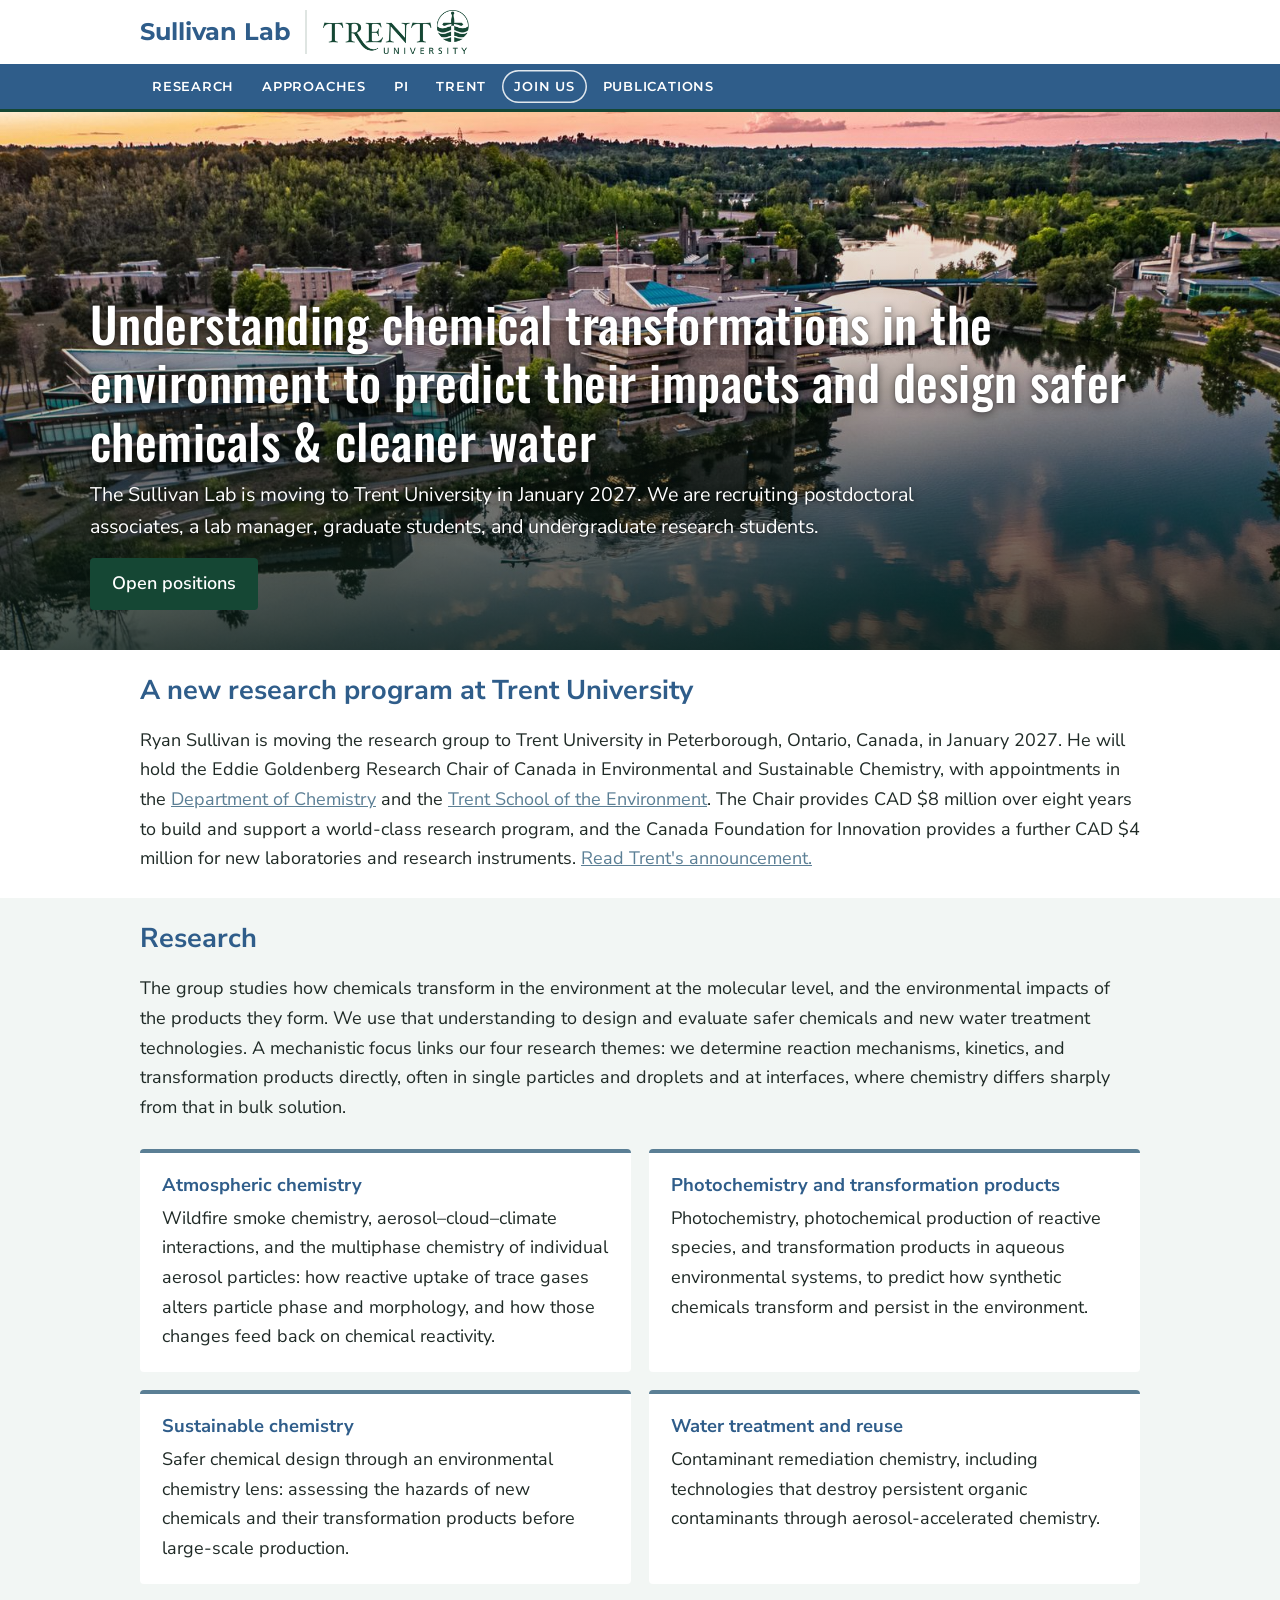
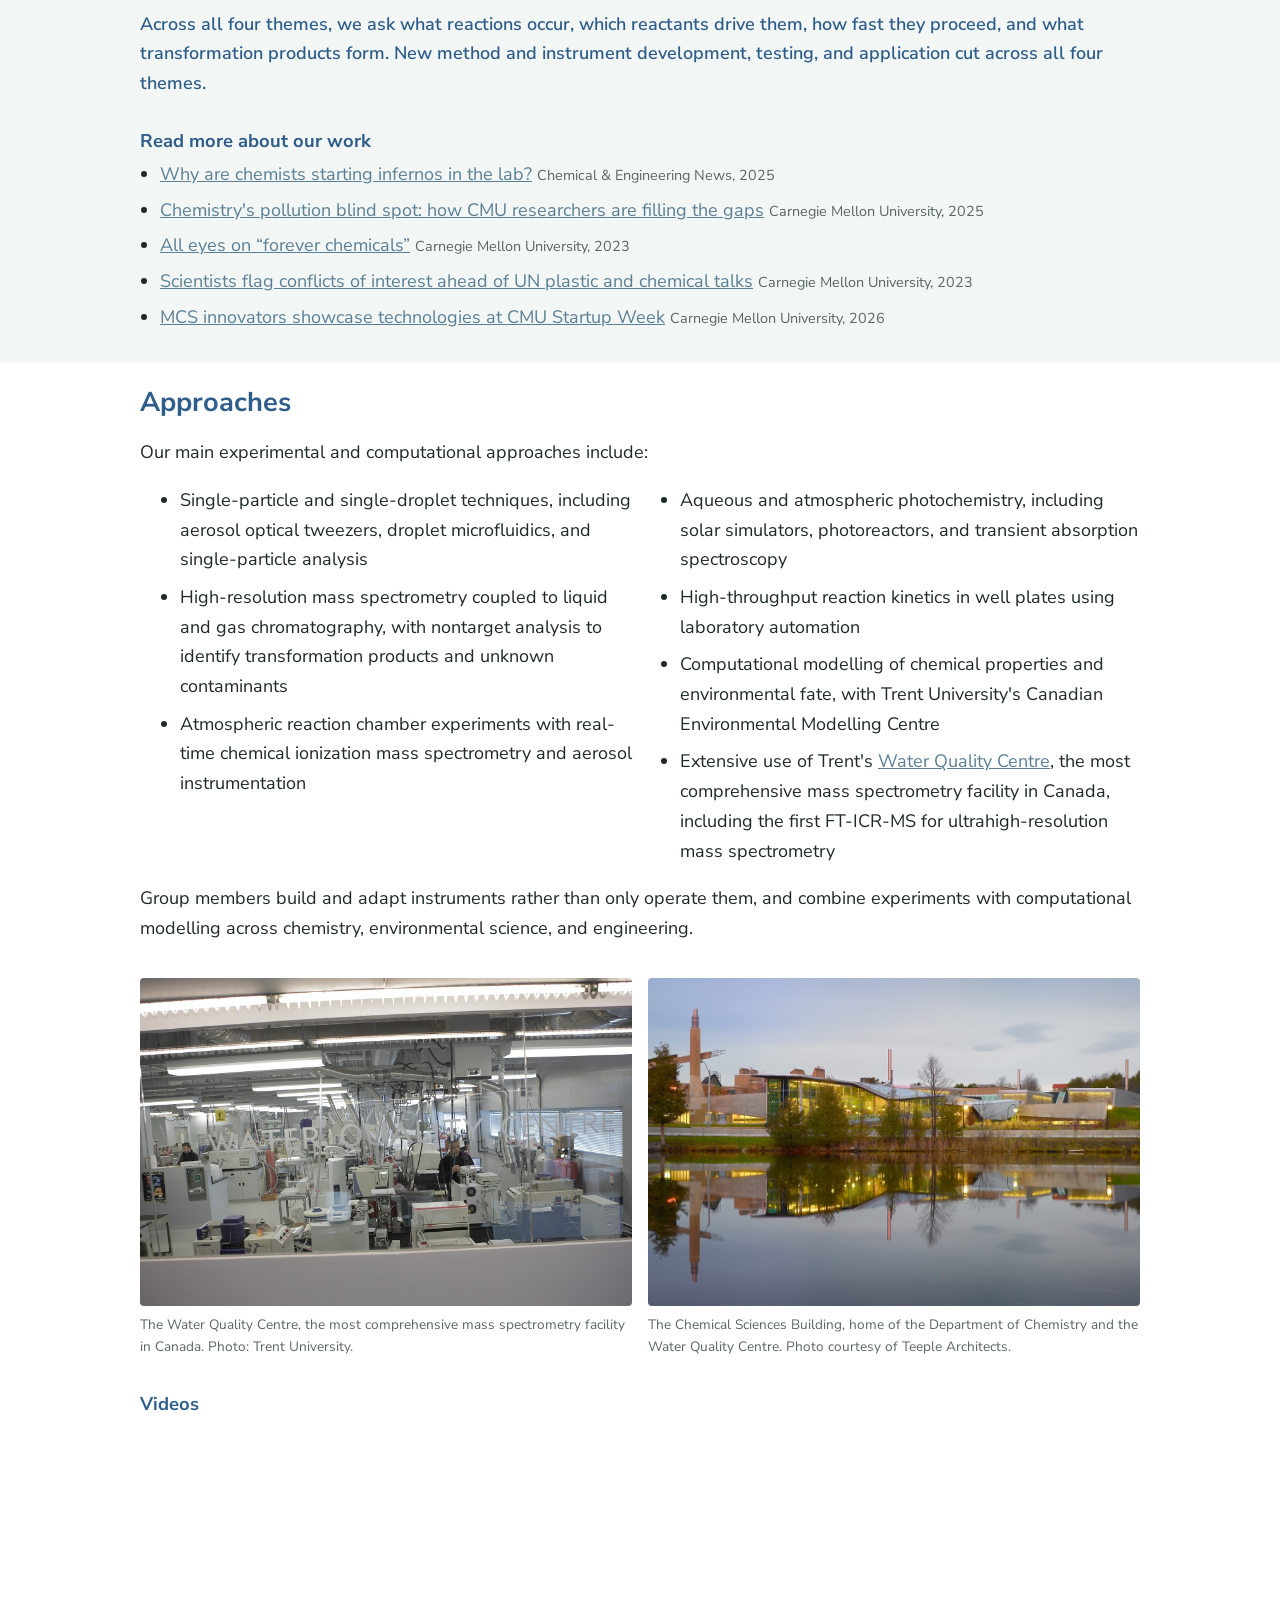
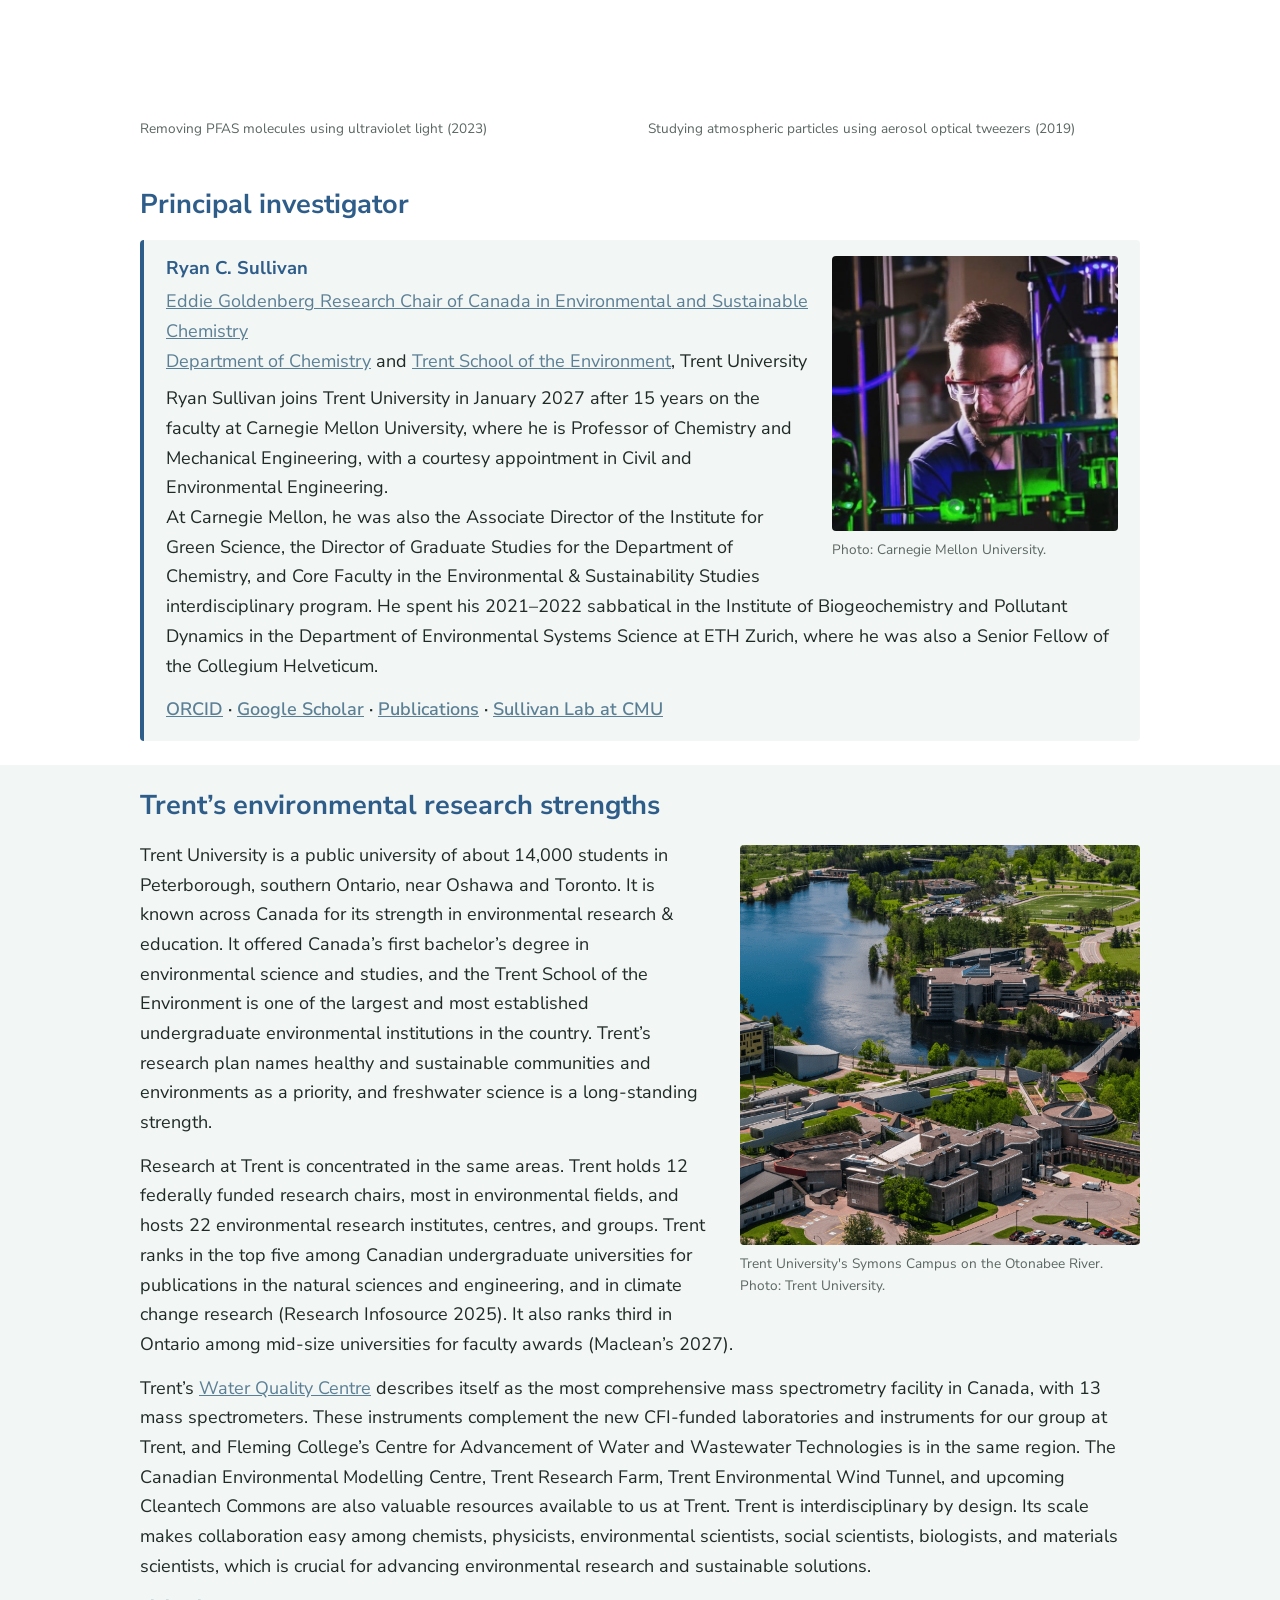
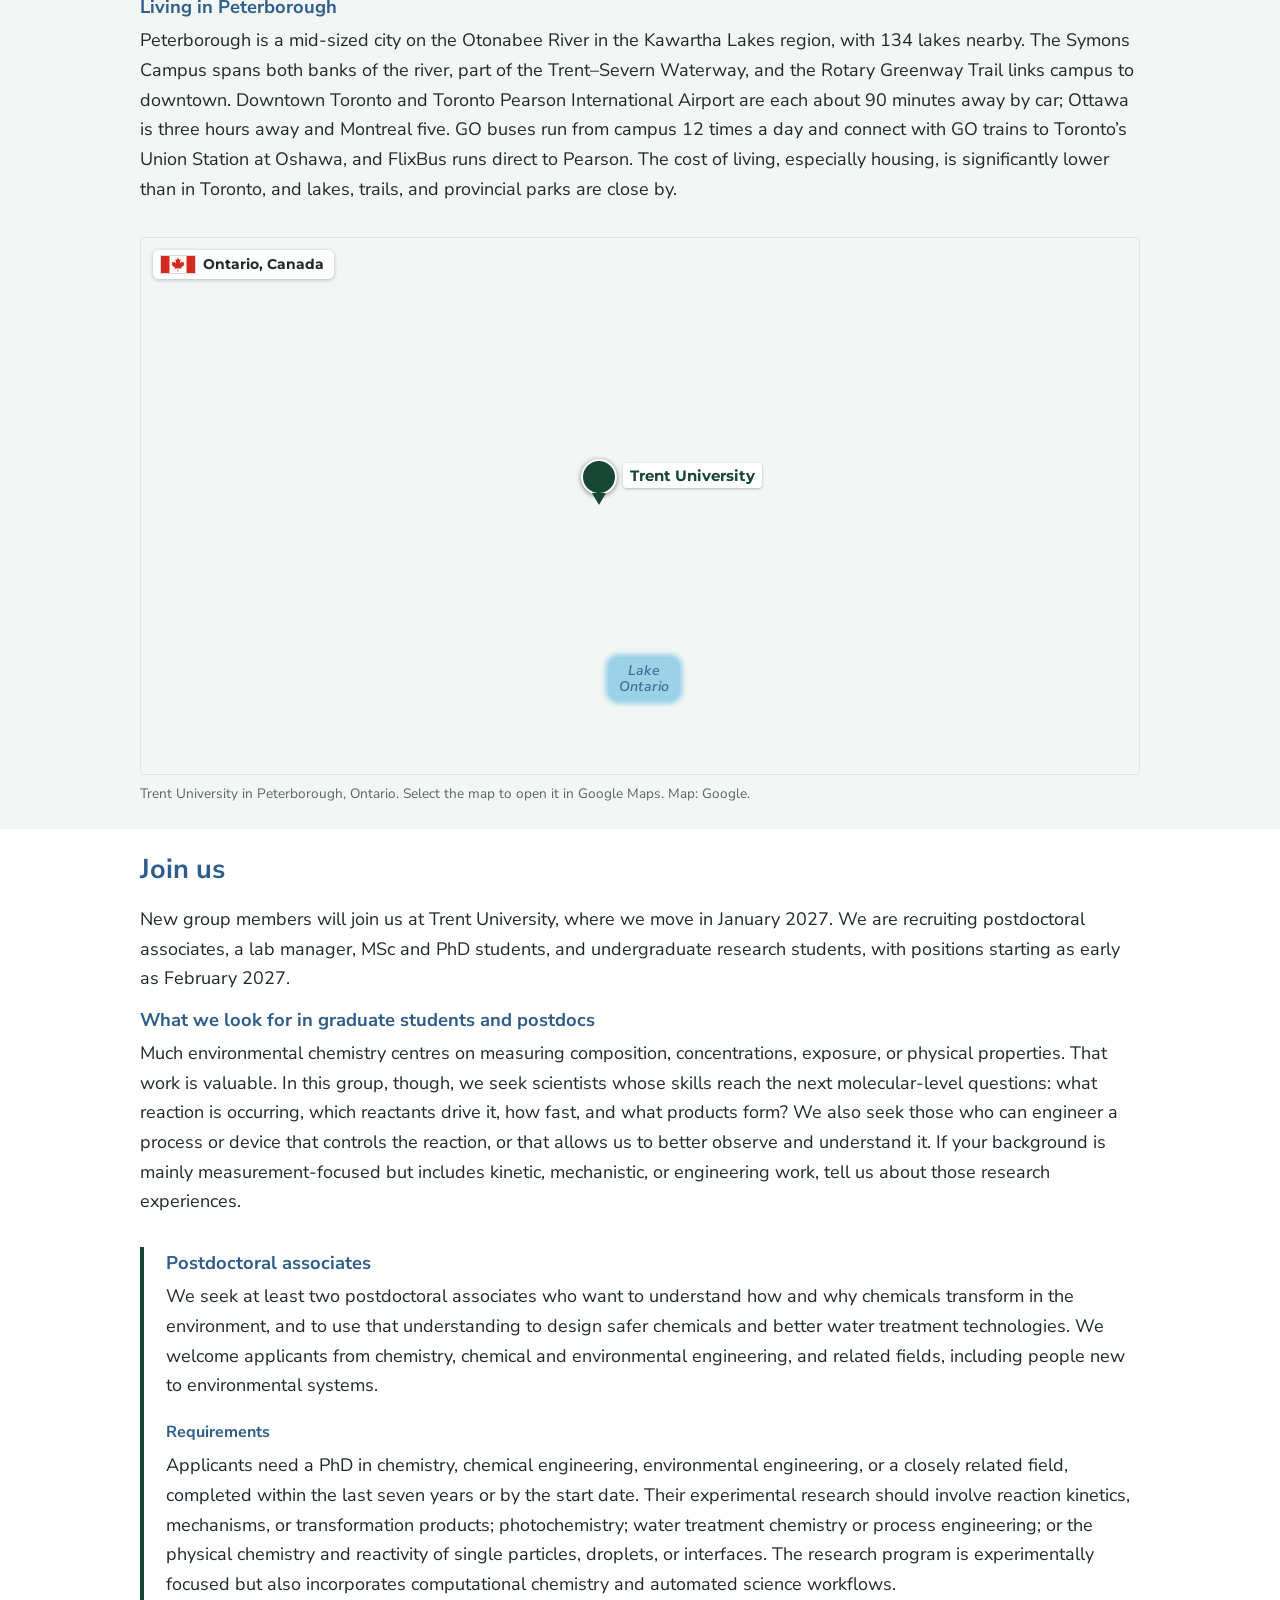
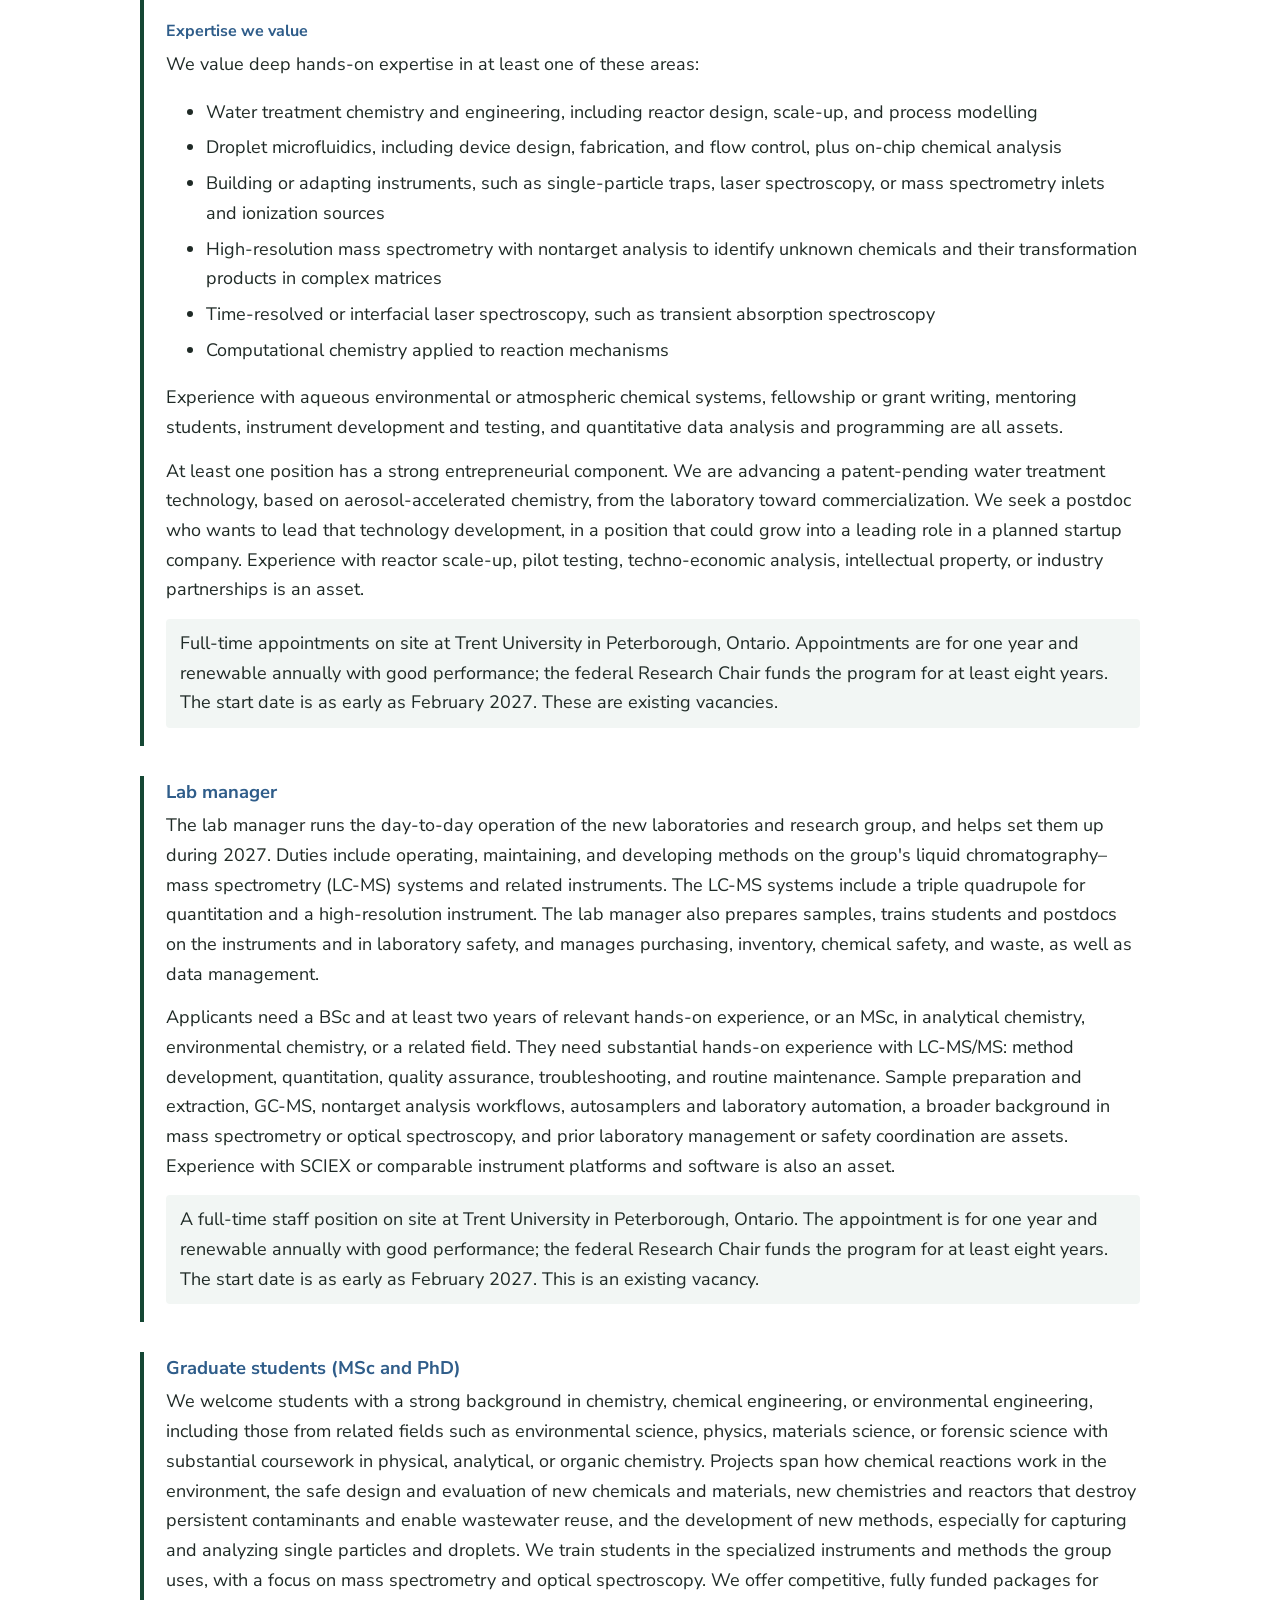
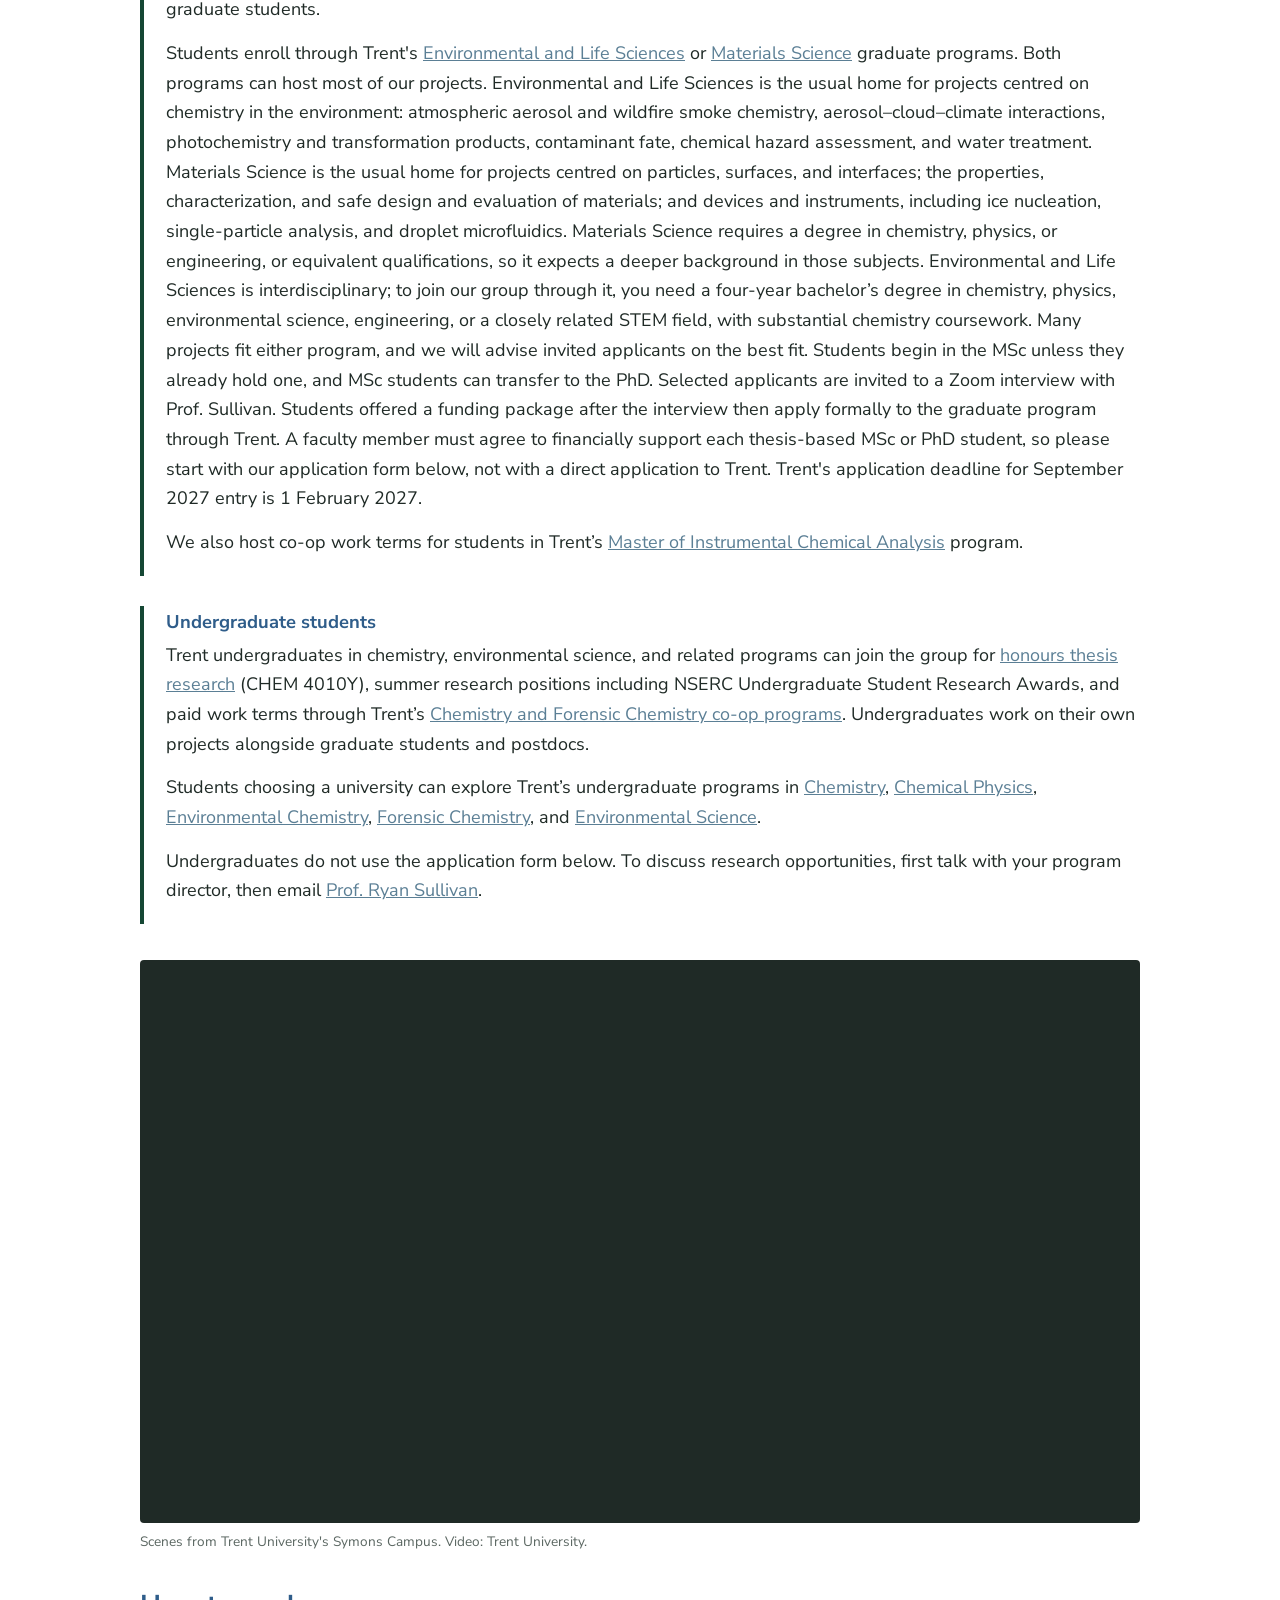
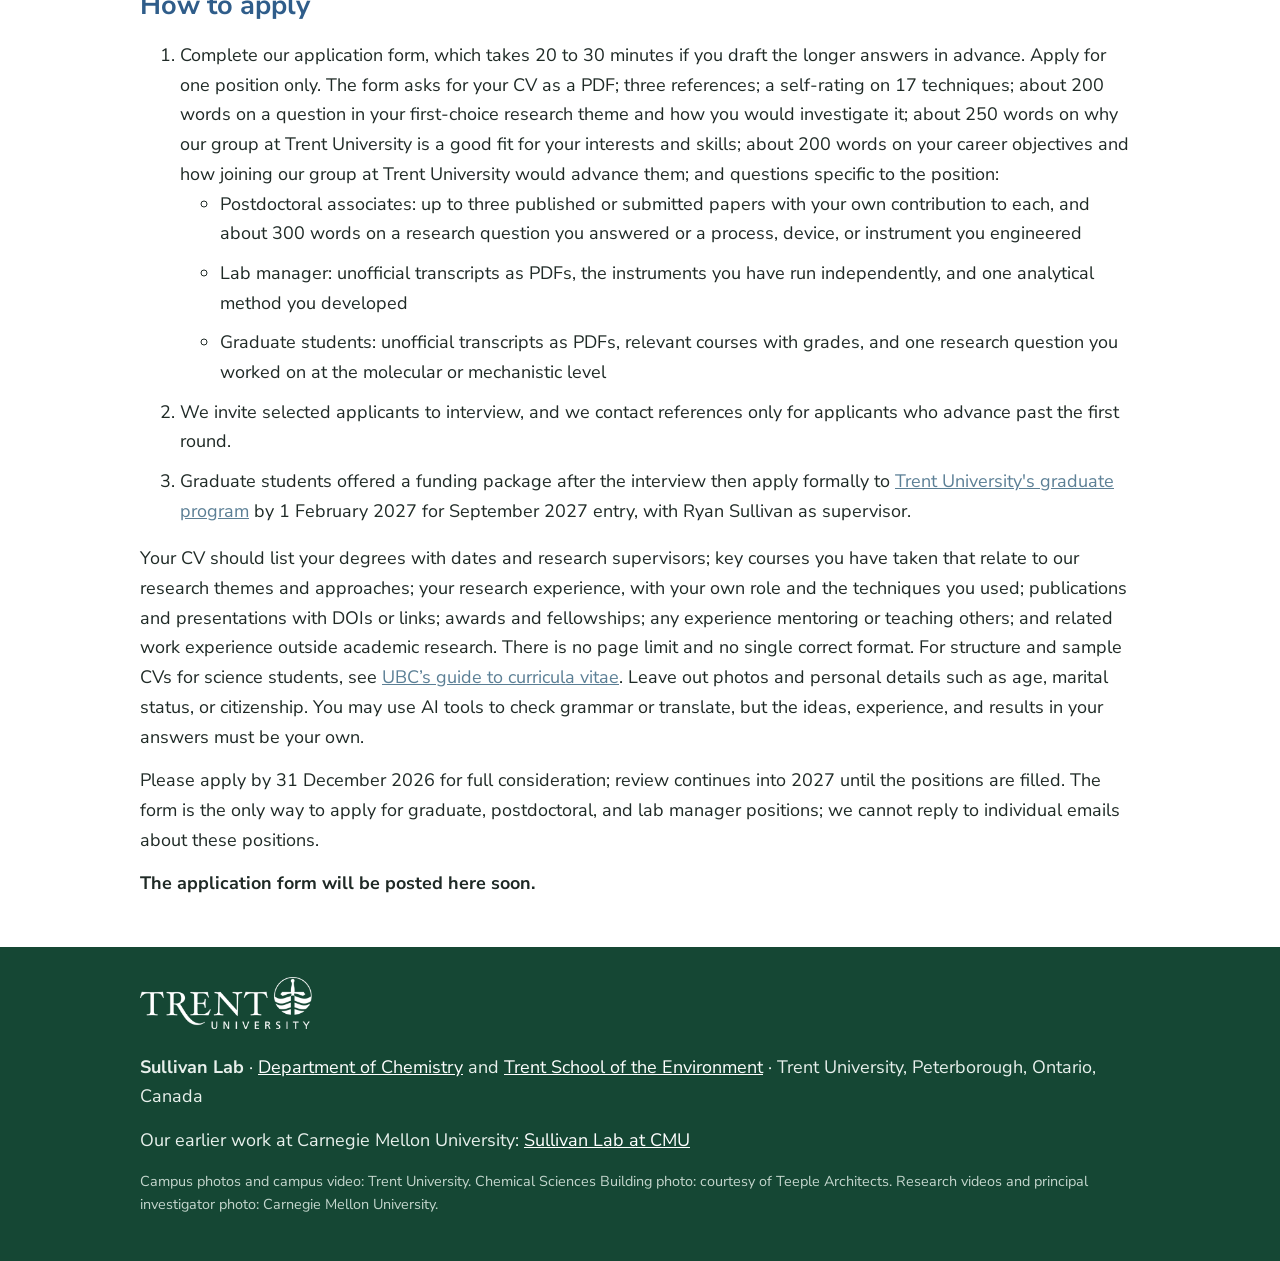
==== index.html @ 12b20608 "Reorder positions (postdocs, lab manager, grad, undergrad); add undergraduate program links and grad" ====
<!doctype html>
<html lang="en">
<head>
<meta charset="utf-8">
<meta name="viewport" content="width=device-width, initial-scale=1">
<title>Sullivan Lab | Environmental &amp; Sustainable Chemistry at Trent University</title>
<meta name="description" content="Environmental and sustainable chemistry at Trent University, Peterborough, Ontario: atmospheric aerosol and wildfire smoke chemistry, photochemistry, safer chemicals, and water treatment. Recruiting postdocs, MSc and PhD students, and a lab manager.">
<link rel="canonical" href="https://sullivanlab.ca/">
<link rel="preconnect" href="https://fonts.googleapis.com">
<link rel="preconnect" href="https://fonts.gstatic.com" crossorigin>
<link href="https://fonts.googleapis.com/css2?family=Montserrat:wght@600;700&family=Nunito+Sans:wght@400;600;700&family=Oswald:wght@500&display=swap" rel="stylesheet">
<link rel="stylesheet" href="css/site.css?v=20">
<link rel="icon" type="image/svg+xml" href="images/favicon.svg">
<meta property="og:type" content="website">
<meta property="og:url" content="https://sullivanlab.ca/">
<meta property="og:title" content="Sullivan Lab | Environmental &amp; Sustainable Chemistry at Trent University">
<meta property="og:description" content="Understanding chemical transformations in the environment to predict their impacts and design safer chemicals and cleaner water. Now recruiting postdoctoral associates, a lab manager, graduate students, and undergraduate research students.">
<meta property="og:image" content="https://sullivanlab.ca/images/trent-bata-library-sunset.jpg">
<meta name="twitter:card" content="summary_large_image">
</head>
<body>

<header class="site-header">
  <div class="wrap header-inner">
    <a class="brand" href="index.html">Sullivan Lab</a>
    <a class="brand-logo" href="https://www.trentu.ca/"><span><img src="images/trent-logo.png" alt="Trent University" width="146" height="44"></span></a>
  </div>
  <div class="nav-ribbon">
    <div class="wrap">
      <nav aria-label="Main">
      <a href="#research">Research</a>
      <a href="#approaches">Approaches</a>
      <a href="#pi">PI</a>
      <a href="#trent">Trent</a>
      <a href="#join" class="join">Join us</a>
      <a href="publications.html">Publications</a>
      </nav>
    </div>
  </div>
</header>

<section class="hero" aria-label="Introduction">
  <img src="images/trent-bata-library-sunset.jpg" alt="Bata Library and the Chemical Sciences Building on the Otonabee River at sunset">
  <div class="hero-text">
    <div class="wrap">
      <h1>Understanding chemical transformations in the environment to predict their impacts and design safer chemicals &amp; cleaner water</h1>
      <p>The Sullivan Lab is moving to Trent University in January 2027. We are recruiting postdoctoral associates, a lab manager, graduate students, and undergraduate research students.</p>
      <a class="btn" href="#join">Open positions</a>
    </div>
  </div>
</section>

<main>

<section class="wrap section" id="about">
  <h2>A new research program at Trent University</h2>
  <p>Ryan Sullivan is moving the research group to Trent University in Peterborough, Ontario, Canada, in January 2027. He will hold the Eddie Goldenberg Research Chair of Canada in Environmental and Sustainable Chemistry, with appointments in the <a href="https://www.trentu.ca/chemistry/">Department of Chemistry</a> and the <a href="https://www.trentu.ca/environment/">Trent School of the Environment</a>. The Chair provides CAD $8 million over eight years to build and support a world-class research program, and the Canada Foundation for Innovation provides a further CAD $4 million for new laboratories and research instruments. <a href="https://www.trentu.ca/news/story/26/08/27/trent-university-awarded-two-prestigious-eddie-goldenberg-research-chairs">Read Trent's announcement.</a></p>
</section>

<section class="section tint" id="research">
  <div class="wrap">
    <h2>Research</h2>
    <p>The group studies how chemicals transform in the environment at the molecular level, and the environmental impacts of the products they form. We use that understanding to design and evaluate safer chemicals and new water treatment technologies. A mechanistic focus links our four research themes: we determine reaction mechanisms, kinetics, and transformation products directly, often in single particles and droplets and at interfaces, where chemistry differs sharply from that in bulk solution.</p>
    <div class="themes">
      <article class="theme">
        <h3>Atmospheric chemistry</h3>
        <p>Wildfire smoke chemistry, aerosol&ndash;cloud&ndash;climate interactions, and the multiphase chemistry of individual aerosol particles: how reactive uptake of trace gases alters particle phase and morphology, and how those changes feed back on chemical reactivity.</p>
      </article>
      <article class="theme">
        <h3>Photochemistry and transformation products</h3>
        <p>Photochemistry, photochemical production of reactive species, and transformation products in aqueous environmental systems, to predict how synthetic chemicals transform and persist in the environment.</p>
      </article>
      <article class="theme">
        <h3>Sustainable chemistry</h3>
        <p>Safer chemical design through an environmental chemistry lens: assessing the hazards of new chemicals and their transformation products before large-scale production.</p>
      </article>
      <article class="theme">
        <h3>Water treatment and reuse</h3>
        <p>Contaminant remediation chemistry, including technologies that destroy persistent organic contaminants through aerosol-accelerated chemistry.</p>
      </article>
    </div>
    <p class="lead-out">Across all four themes, we ask what reactions occur, which reactants drive them, how fast they proceed, and what transformation products form. New method and instrument development, testing, and application cut across all four themes.</p>
    <h3 class="read-more-title">Read more about our work</h3>
    <ul class="read-more">
      <li><a href="https://cen.acs.org/environment/atmospheric-chemistry/why-chemists-starting-infernos-lab/103/web/2025/08">Why are chemists starting infernos in the lab?</a> <span>Chemical &amp; Engineering News, 2025</span></li>
      <li><a href="https://www.cmu.edu/mcs/news-events/2025/0707-sustainability-story-initiator">Chemistry's pollution blind spot: how CMU researchers are filling the gaps</a> <span>Carnegie Mellon University, 2025</span></li>
      <li><a href="https://engineering.cmu.edu/news-events/news/2023/02/23-forever-chemicals.html">All eyes on &ldquo;forever chemicals&rdquo;</a> <span>Carnegie Mellon University, 2023</span></li>
      <li><a href="https://www.cmu.edu/chemistry/news-events/2023/1113_scientists-flag-conflict-interest.html">Scientists flag conflicts of interest ahead of UN plastic and chemical talks</a> <span>Carnegie Mellon University, 2023</span></li>
      <li><a href="https://www.cmu.edu/mcs/news-events/2026/0921_lab-to-market">MCS innovators showcase technologies at CMU Startup Week</a> <span>Carnegie Mellon University, 2026</span></li>
    </ul>
  </div>
</section>

<section class="wrap section" id="approaches">
  <h2>Approaches</h2>
  <p>Our main experimental and computational approaches include:</p>
  <ul class="approaches">
    <li>Single-particle and single-droplet techniques, including aerosol optical tweezers, droplet microfluidics, and single-particle analysis</li>
    <li>High-resolution mass spectrometry coupled to liquid and gas chromatography, with nontarget analysis to identify transformation products and unknown contaminants</li>
    <li>Atmospheric reaction chamber experiments with real-time chemical ionization mass spectrometry and aerosol instrumentation</li>
    <li>Aqueous and atmospheric photochemistry, including solar simulators, photoreactors, and transient absorption spectroscopy</li>
    <li>High-throughput reaction kinetics in well plates using laboratory automation</li>
    <li>Computational modelling of chemical properties and environmental fate, with Trent University's Canadian Environmental Modelling Centre</li>
    <li>Extensive use of Trent's <a href="https://www.trentu.ca/wqc/">Water Quality Centre</a>, the most comprehensive mass spectrometry facility in Canada, including the first FT-ICR-MS for ultrahigh-resolution mass spectrometry</li>
  </ul>
  <p>Group members build and adapt instruments rather than only operate them, and combine experiments with computational modelling across chemistry, environmental science, and engineering.</p>

  <div class="pair">
    <figure>
      <div class="pair-img wqc"><img src="images/trent-water-quality-centre.jpg" alt="The Water Quality Centre laboratory seen through its glass wall, with rows of mass spectrometers" loading="lazy"></div>
      <figcaption>The Water Quality Centre, the most comprehensive mass spectrometry facility in Canada. Photo: Trent University.</figcaption>
    </figure>
    <figure>
      <div class="pair-img"><img src="images/trent-chemical-sciences-building.jpg" alt="Trent University's Chemical Sciences Building at dusk, reflected in the Otonabee River" loading="lazy" style="object-position: 35% 50%"></div>
      <figcaption>The Chemical Sciences Building, home of the Department of Chemistry and the Water Quality Centre. Photo courtesy of Teeple Architects.</figcaption>
    </figure>
  </div>

  <h3 class="videos-title">Videos</h3>
  <div class="videos">
    <figure>
      <div class="video"><iframe src="https://www.youtube-nocookie.com/embed/9t5yznpAjZo" title="Removing PFAS Molecules Using Ultraviolet Light" loading="lazy" allow="accelerometer; encrypted-media; gyroscope; picture-in-picture" allowfullscreen></iframe></div>
      <figcaption>Removing PFAS molecules using ultraviolet light (2023)</figcaption>
    </figure>
    <figure>
      <div class="video"><iframe src="https://www.youtube-nocookie.com/embed/tDv1KbER9ic" title="Studying Atmospheric Particles Using Aerosol Optical Tweezers" loading="lazy" allow="accelerometer; encrypted-media; gyroscope; picture-in-picture" allowfullscreen></iframe></div>
      <figcaption>Studying atmospheric particles using aerosol optical tweezers (2019)</figcaption>
    </figure>
  </div>
</section>

<section class="wrap section" id="pi">
  <h2>Principal investigator</h2>
  <div class="person">
    <figure class="pi-photo">
      <img src="images/ryan-sullivan-lab.jpg" alt="Ryan Sullivan at an aerosol optical tweezers instrument" width="596" height="573">
      <figcaption>Photo: Carnegie Mellon University.</figcaption>
    </figure>
    <h3>Ryan C. Sullivan</h3>
    <p class="role"><a href="https://www.trentu.ca/news/story/26/08/27/trent-university-awarded-two-prestigious-eddie-goldenberg-research-chairs">Eddie Goldenberg Research Chair of Canada in Environmental and Sustainable Chemistry</a><br><a href="https://www.trentu.ca/chemistry/">Department of Chemistry</a> and <a href="https://www.trentu.ca/environment/">Trent School of the Environment</a>, Trent University</p>
    <p>Ryan Sullivan joins Trent University in January 2027 after 15 years on the faculty at Carnegie Mellon University, where he is Professor of Chemistry and Mechanical Engineering, with a courtesy appointment in Civil and Environmental Engineering.<br>At Carnegie Mellon, he was also the Associate Director of the Institute for Green Science, the Director of Graduate Studies for the Department of Chemistry, and Core Faculty in the Environmental &amp; Sustainability Studies interdisciplinary program. He spent his 2021&ndash;2022 sabbatical in the Institute of Biogeochemistry and Pollutant Dynamics in the Department of Environmental Systems Science at ETH Zurich, where he was also a Senior Fellow of the Collegium Helveticum.</p>
    <p class="person-links"><a href="https://orcid.org/0000-0003-0701-7158">ORCID</a> <span aria-hidden="true">&middot;</span> <a href="https://scholar.google.com/citations?user=8EppB1cAAAAJ">Google Scholar</a> <span aria-hidden="true">&middot;</span> <a href="publications.html">Publications</a> <span aria-hidden="true">&middot;</span> <a href="https://groups.chem.cmu.edu/sullivan/">Sullivan Lab at CMU</a></p>
  </div>
</section>

<section class="section tint" id="trent">
  <div class="wrap trent-wrap">
    <div>
      <h2>Trent&rsquo;s environmental research strengths</h2>
      <figure class="trent-photo">
        <img class="square" src="images/trent-symons-campus-aerial.png" alt="Aerial view of Trent University's Symons Campus and the Otonabee River" loading="lazy">
        <figcaption>Trent University's Symons Campus on the Otonabee River. Photo: Trent University.</figcaption>
      </figure>
      <p>Trent University is a public university of about 14,000 students in Peterborough, southern Ontario, near Oshawa and Toronto. It is known across Canada for its strength in environmental research &amp; education. It offered Canada&rsquo;s first bachelor&rsquo;s degree in environmental science and studies, and the Trent School of the Environment is one of the largest and most established undergraduate environmental institutions in the country. Trent&rsquo;s research plan names healthy and sustainable communities and environments as a priority, and freshwater science is a long-standing strength.</p>
      <p>Research at Trent is concentrated in the same areas. Trent holds 12 federally funded research chairs, most in environmental fields, and hosts 22 environmental research institutes, centres, and groups. Trent ranks in the top five among Canadian undergraduate universities for publications in the natural sciences and engineering, and in climate change research (Research Infosource 2025). It also ranks third in Ontario among mid-size universities for faculty awards (Maclean&rsquo;s 2027).</p>
      <p>Trent&rsquo;s <a href="https://www.trentu.ca/wqc/">Water Quality Centre</a> describes itself as the most comprehensive mass spectrometry facility in Canada, with 13 mass spectrometers. These instruments complement the new CFI-funded laboratories and instruments for our group at Trent, and Fleming College&rsquo;s Centre for Advancement of Water and Wastewater Technologies is in the same region. The Canadian Environmental Modelling Centre, Trent Research Farm, Trent Environmental Wind Tunnel, and upcoming Cleantech Commons are also valuable resources available to us at Trent. Trent is interdisciplinary by design. Its scale makes collaboration easy among chemists, physicists, environmental scientists, social scientists, biologists, and materials scientists, which is crucial for advancing environmental research and sustainable solutions.</p>
      <h3>Living in Peterborough</h3>
      <p>Peterborough is a mid-sized city on the Otonabee River in the Kawartha Lakes region, with 134 lakes nearby. The Symons Campus spans both banks of the river, part of the Trent&ndash;Severn Waterway, and the Rotary Greenway Trail links campus to downtown. Downtown Toronto and Toronto Pearson International Airport are each about 90 minutes away by car; Ottawa is three hours away and Montreal five. GO buses run from campus 12 times a day and connect with GO trains to Toronto&rsquo;s Union Station at Oshawa, and FlixBus runs direct to Pearson. The cost of living, especially housing, is significantly lower than in Toronto, and lakes, trails, and provincial parks are close by.</p>
    </div>
    <figure class="map">
      <a class="map-link" href="https://www.google.com/maps/place/Trent+University/@44.3568926,-78.2902114,15z" aria-label="Open Trent University in Google Maps">
        <iframe class="map-wide" src="https://maps.google.com/maps?ll=44.36,-78.04&amp;z=8&amp;t=m&amp;output=embed" title="Map of southern Ontario showing Trent University in Peterborough" tabindex="-1" loading="lazy"></iframe>
        <iframe class="map-narrow" src="https://maps.google.com/maps?ll=44.1,-78.0&amp;z=7&amp;t=m&amp;output=embed" title="Map of southern Ontario showing Trent University in Peterborough" tabindex="-1" loading="lazy"></iframe>
        <span class="map-pin" aria-hidden="true"><span class="map-dot"></span><span class="map-label">Trent University</span></span>
        <span class="map-badge" aria-hidden="true"><img src="images/flag-of-canada.svg" alt="">Ontario, Canada</span>
        <span class="map-lake" aria-hidden="true">Lake<br>Ontario</span>
        <span class="map-usa" aria-hidden="true">USA</span>
      </a>
      <figcaption>Trent University in Peterborough, Ontario. Select the map to open it in Google Maps. Map: Google.</figcaption>
    </figure>
  </div>
</section>

<section class="wrap section" id="join">
  <h2>Join us</h2>
  <p>New group members will join us at Trent University, where we move in January 2027. We are recruiting postdoctoral associates, a lab manager, MSc and PhD students, and undergraduate research students, with positions starting as early as February 2027.</p>
  <h3>What we look for in graduate students and postdocs</h3>
  <p>Much environmental chemistry centres on measuring composition, concentrations, exposure, or physical properties. That work is valuable. In this group, though, we seek scientists whose skills reach the next molecular-level questions: what reaction is occurring, which reactants drive it, how fast, and what products form? We also seek those who can engineer a process or device that controls the reaction, or that allows us to better observe and understand it. If your background is mainly measurement-focused but includes kinetic, mechanistic, or engineering work, tell us about those research experiences.</p>

  <article class="position">
    <h3>Postdoctoral associates</h3>
    <p>We seek at least two postdoctoral associates who want to understand how and why chemicals transform in the environment, and to use that understanding to design safer chemicals and better water treatment technologies. We welcome applicants from chemistry, chemical and environmental engineering, and related fields, including people new to environmental systems.</p>
    <h4>Requirements</h4>
    <p>Applicants need a PhD in chemistry, chemical engineering, environmental engineering, or a closely related field, completed within the last seven years or by the start date. Their experimental research should involve reaction kinetics, mechanisms, or transformation products; photochemistry; water treatment chemistry or process engineering; or the physical chemistry and reactivity of single particles, droplets, or interfaces. The research program is experimentally focused but also incorporates computational chemistry and automated science workflows.</p>
    <h4>Expertise we value</h4>
    <p>We value deep hands-on expertise in at least one of these areas:</p>
    <ul class="areas">
      <li>Water treatment chemistry and engineering, including reactor design, scale-up, and process modelling</li>
      <li>Droplet microfluidics, including device design, fabrication, and flow control, plus on-chip chemical analysis</li>
      <li>Building or adapting instruments, such as single-particle traps, laser spectroscopy, or mass spectrometry inlets and ionization sources</li>
      <li>High-resolution mass spectrometry with nontarget analysis to identify unknown chemicals and their transformation products in complex matrices</li>
      <li>Time-resolved or interfacial laser spectroscopy, such as transient absorption spectroscopy</li>
      <li>Computational chemistry applied to reaction mechanisms</li>
    </ul>
    <p>Experience with aqueous environmental or atmospheric chemical systems, fellowship or grant writing, mentoring students, instrument development and testing, and quantitative data analysis and programming are all assets.</p>
    <p>At least one position has a strong entrepreneurial component. We are advancing a patent-pending water treatment technology, based on aerosol-accelerated chemistry, from the laboratory toward commercialization. We seek a postdoc who wants to lead that technology development, in a position that could grow into a leading role in a planned startup company. Experience with reactor scale-up, pilot testing, techno-economic analysis, intellectual property, or industry partnerships is an asset.</p>
    <p class="terms">Full-time appointments on site at Trent University in Peterborough, Ontario. Appointments are for one year and renewable annually with good performance; the federal Research Chair funds the program for at least eight years. The start date is as early as February 2027. These are existing vacancies.</p>
  </article>

  <article class="position">
    <h3>Lab manager</h3>
    <p>The lab manager runs the day-to-day operation of the new laboratories and research group, and helps set them up during 2027. Duties include operating, maintaining, and developing methods on the group's liquid chromatography&ndash;mass spectrometry (LC-MS) systems and related instruments. The LC-MS systems include a triple quadrupole for quantitation and a high-resolution instrument. The lab manager also prepares samples, trains students and postdocs on the instruments and in laboratory safety, and manages purchasing, inventory, chemical safety, and waste, as well as data management.</p>
    <p>Applicants need a BSc and at least two years of relevant hands-on experience, or an MSc, in analytical chemistry, environmental chemistry, or a related field. They need substantial hands-on experience with LC-MS/MS: method development, quantitation, quality assurance, troubleshooting, and routine maintenance. Sample preparation and extraction, GC-MS, nontarget analysis workflows, autosamplers and laboratory automation, a broader background in mass spectrometry or optical spectroscopy, and prior laboratory management or safety coordination are assets. Experience with SCIEX or comparable instrument platforms and software is also an asset.</p>
    <!-- Salary range hidden until HR confirms it. Restore as: The salary is CAD X–Y per year, plus benefits, ... -->
    <p class="terms">A full-time staff position on site at Trent University in Peterborough, Ontario. The appointment is for one year and renewable annually with good performance; the federal Research Chair funds the program for at least eight years. The start date is as early as February 2027. This is an existing vacancy.</p>
  </article>

  <article class="position">
    <h3>Graduate students (MSc and PhD)</h3>
    <p>We welcome students with a strong background in chemistry, chemical engineering, or environmental engineering, including those from related fields such as environmental science, physics, materials science, or forensic science with substantial coursework in physical, analytical, or organic chemistry. Projects span how chemical reactions work in the environment, the safe design and evaluation of new chemicals and materials, new chemistries and reactors that destroy persistent contaminants and enable wastewater reuse, and the development of new methods, especially for capturing and analyzing single particles and droplets. We train students in the specialized instruments and methods the group uses, with a focus on mass spectrometry and optical spectroscopy. We offer competitive, fully funded packages for graduate students.</p>
    <p>Students enroll through Trent's <a href="https://www.trentu.ca/els">Environmental and Life Sciences</a> or <a href="https://www.trentu.ca/materialsscience">Materials Science</a> graduate programs. Both programs can host most of our projects. Environmental and Life Sciences is the usual home for projects centred on chemistry in the environment: atmospheric aerosol and wildfire smoke chemistry, aerosol&ndash;cloud&ndash;climate interactions, photochemistry and transformation products, contaminant fate, chemical hazard assessment, and water treatment. Materials Science is the usual home for projects centred on particles, surfaces, and interfaces; the properties, characterization, and safe design and evaluation of materials; and devices and instruments, including ice nucleation, single-particle analysis, and droplet microfluidics. Materials Science requires a degree in chemistry, physics, or engineering, or equivalent qualifications, so it expects a deeper background in those subjects. Environmental and Life Sciences is interdisciplinary; to join our group through it, you need a four-year bachelor&rsquo;s degree in chemistry, physics, environmental science, engineering, or a closely related STEM field, with substantial chemistry coursework. Many projects fit either program, and we will advise invited applicants on the best fit. Students begin in the MSc unless they already hold one, and MSc students can transfer to the PhD. Selected applicants are invited to a Zoom interview with Prof. Sullivan. Students offered a funding package after the interview then apply formally to the graduate program through Trent. A faculty member must agree to financially support each thesis-based MSc or PhD student, so please start with our application form below, not with a direct application to Trent. Trent's application deadline for September 2027 entry is 1 February 2027.</p>
    <p>We also host co-op work terms for students in Trent&rsquo;s <a href="https://www.trentu.ca/mica/">Master of Instrumental Chemical Analysis</a> program.</p>
  </article>

  <article class="position">
    <h3>Undergraduate students</h3>
    <p>Trent undergraduates in chemistry, environmental science, and related programs can join the group for <a href="https://www.trentu.ca/chemistry/node/10">honours thesis research</a> (CHEM 4010Y), summer research positions including NSERC Undergraduate Student Research Awards, and paid work terms through Trent&rsquo;s <a href="https://www.trentu.ca/careerspace/node/395">Chemistry and Forensic Chemistry co-op programs</a>. Undergraduates work on their own projects alongside graduate students and postdocs.</p>
    <p>Students choosing a university can explore Trent&rsquo;s undergraduate programs in <a href="https://www.trentu.ca/futurestudents/program/chemistry">Chemistry</a>, <a href="https://www.trentu.ca/futurestudents/program/chemical-physics">Chemical Physics</a>, <a href="https://www.trentu.ca/futurestudents/program/environmental-chemistry">Environmental Chemistry</a>, <a href="https://www.trentu.ca/futurestudents/program/forensic-chemistry">Forensic Chemistry</a>, and <a href="https://www.trentu.ca/futurestudents/program/bachelor-environmental-science-studies">Environmental Science</a>.</p>
    <p>Undergraduates do not use the application form below. To discuss research opportunities, first talk with your program director, then email <a href="https://www.trentu.ca/chemistry/faculty-research/faculty">Prof. Ryan Sullivan</a>.</p>
  </article>
</section>

<figure class="wrap campus-loop">
  <div style="position: relative">
    <video id="campus-loop" muted autoplay playsinline preload="auto" aria-label="Short silent montage of Trent's Symons Campus: rowing on the Otonabee River, a science building at dusk, researchers in the lab, a research garden, and the river from above" src="https://trentu.widen.net/content/sgasat0sad/mp4/Trent-main-homepage-video.mp4?quality=hd&amp;u=963kki" style="position: relative; transition: opacity 0.6s"></video>
    <video id="campus-loop-b" muted playsinline preload="auto" aria-hidden="true" src="https://trentu.widen.net/content/sgasat0sad/mp4/Trent-main-homepage-video.mp4?quality=hd&amp;u=963kki" style="position: absolute; inset: 0; height: 100%; opacity: 0; transition: opacity 0.6s"></video>
  </div>
  <figcaption>Scenes from Trent University's Symons Campus. Video: Trent University.</figcaption>
</figure>
<script>
/* Plays selected shots from Trent's homepage video on a loop, cross-fading between them.
   Two copies of the video alternate: the next shot is cued in the hidden copy, then faded in.
   In and out points sit clear of the dissolves in Trent's own edit. */
(function () {
  var a = document.getElementById('campus-loop'), b = document.getElementById('campus-loop-b');
  if (!a || !b) return;
  var shots = [[0.1, 3.8], [29.8, 32.8], [40.3, 41.9], [49.0, 51.7], [37.2, 39.4], [57.2, 61.8]];
  var FADE = 0.6;
  if (window.matchMedia && window.matchMedia('(prefers-reduced-motion: reduce)').matches) {
    a.removeAttribute('autoplay'); a.pause(); b.style.display = 'none';
    a.addEventListener('loadedmetadata', function () { a.currentTime = shots[0][0]; });
    return;
  }
  var cur = a, nxt = b, i = 0, busy = false;
  a.addEventListener('loadedmetadata', function () { a.currentTime = shots[0][0]; a.play().catch(function () {}); });
  b.addEventListener('loadedmetadata', function () { b.currentTime = shots[1][0]; });
  (function tick() {
    /* hold the outgoing shot on its last clean frame if the fade runs long */
    if (busy && !cur.paused && cur.currentTime >= shots[i][1]) cur.pause();
    if (!busy && !cur.paused && cur.currentTime >= shots[i][1] - FADE) {
      busy = true;
      var k = (i + 1) % shots.length;
      nxt.style.zIndex = 2; cur.style.zIndex = 1;
      nxt.play().catch(function () {});
      nxt.style.opacity = 1;
      setTimeout(function () {
        cur.pause(); cur.style.opacity = 0;
        var old = cur; cur = nxt; nxt = old; i = k;
        nxt.currentTime = shots[(i + 1) % shots.length][0];
        busy = false;
      }, FADE * 1000);
    }
    requestAnimationFrame(tick);
  })();
})();
</script>

<section class="wrap section" id="apply">
  <h2>How to apply</h2>
  <ol class="steps">
    <li>Complete our application form, which takes 20 to 30 minutes if you draft the longer answers in advance. Apply for one position only. The form asks for your CV as a PDF; three references; a self-rating on 17 techniques; about 200 words on a question in your first-choice research theme and how you would investigate it; about 250 words on why our group at Trent University is a good fit for your interests and skills; about 200 words on your career objectives and how joining our group at Trent University would advance them; and questions specific to the position:
      <ul>
        <li>Postdoctoral associates: up to three published or submitted papers with your own contribution to each, and about 300 words on a research question you answered or a process, device, or instrument you engineered</li>
        <li>Lab manager: unofficial transcripts as PDFs, the instruments you have run independently, and one analytical method you developed</li>
        <li>Graduate students: unofficial transcripts as PDFs, relevant courses with grades, and one research question you worked on at the molecular or mechanistic level</li>
      </ul></li>
    <li>We invite selected applicants to interview, and we contact references only for applicants who advance past the first round.</li>
    <li>Graduate students offered a funding package after the interview then apply formally to <a href="https://www.trentu.ca/graduatestudies/admissions/how-apply">Trent University's graduate program</a> by 1 February 2027 for September 2027 entry, with Ryan Sullivan as supervisor.</li>
  </ol>
  <p>Your CV should list your degrees with dates and research supervisors; key courses you have taken that relate to our research themes and approaches; your research experience, with your own role and the techniques you used; publications and presentations with DOIs or links; awards and fellowships; any experience mentoring or teaching others; and related work experience outside academic research. There is no page limit and no single correct format. For structure and sample CVs for science students, see <a href="https://students.ubc.ca/career/career-resources/curricula-vitae">UBC&rsquo;s guide to curricula vitae</a>. Leave out photos and personal details such as age, marital status, or citizenship. You may use AI tools to check grammar or translate, but the ideas, experience, and results in your answers must be your own.</p>
  <p>Please apply by 31 December 2026 for full consideration; review continues into 2027 until the positions are filled. The form is the only way to apply for graduate, postdoctoral, and lab manager positions; we cannot reply to individual emails about these positions.</p>
  <!-- When the form is live, replace the paragraph below with: <p><a class="btn" href="FORM URL">Apply now</a></p>
       and add the accommodation statement after it (wording to be agreed with HR). -->
  <p><strong>The application form will be posted here soon.</strong></p>
</section>

</main>

<footer class="site-footer">
  <div class="wrap">
    <a class="footer-logo" href="https://www.trentu.ca/"><img src="images/trent-logo.png" alt="Trent University" width="172" height="52" loading="lazy"></a>
    <p><strong>Sullivan Lab</strong> &middot; <a href="https://www.trentu.ca/chemistry/">Department of Chemistry</a> and <a href="https://www.trentu.ca/environment/">Trent School of the Environment</a> &middot; Trent University, Peterborough, Ontario, Canada</p>
    <p>Our earlier work at Carnegie Mellon University: <a href="https://groups.chem.cmu.edu/sullivan/">Sullivan Lab at CMU</a></p>
    <p class="small">Campus photos and campus video: Trent University. Chemical Sciences Building photo: courtesy of Teeple Architects. Research videos and principal investigator photo: Carnegie Mellon University.</p>
  </div>
</footer>

<script>
/* Scales the map so it shows the same area at any width (design widths: 1000 px wide map, 335 px phone map). */
(function () {
  var m = document.querySelector('.map-link');
  if (!m) return;
  var narrow = m.querySelector('.map-narrow');
  function fit() {
    var phone = narrow && getComputedStyle(narrow).display !== 'none';
    m.style.setProperty('--k', (m.clientWidth / (phone ? 335 : 1000)).toFixed(4));
  }
  fit();
  window.addEventListener('resize', fit);
})();
</script>
<script>
/* Highlights the menu link for the section on screen. */
(function () {
  var links = [].slice.call(document.querySelectorAll('nav a[href^="#"]'));
  var secs = links.map(function (a) { return document.querySelector(a.getAttribute('href')); });
  function spy() {
    var y = window.scrollY + 140, cur = null;
    secs.forEach(function (s) { if (s && s.offsetTop <= y) cur = s.id; });
    links.forEach(function (a) { a.classList.toggle('on', a.getAttribute('href') === '#' + cur); });
  }
  window.addEventListener('scroll', spy, { passive: true }); spy();
})();
</script>

<!-- Cloudflare Web Analytics --><script type='module' src='https://static.cloudflareinsights.com/beacon.min.js' data-cf-beacon='{"token": "0921243b1b8d4758837eae6c4e29c830"}'></script><!-- End Cloudflare Web Analytics -->
</body>
</html>
---- css/site.css ----
/* Sullivan Lab site. Colours from the Trent University brand guide (2024). */
:root {
  --green: #154734;   /* Trent Green */
  --blue: #5b7f95;    /* Trent Blue */
  --heading: #2f5d8a; /* deeper blue for headings */
  --ink: #1f2a26;
  --muted: #5a6661;
  --line: #dfe5e2;
  --tint: #f2f6f4;
  --white: #ffffff;
}

* { box-sizing: border-box; }
html { scroll-behavior: smooth; scroll-padding-top: 124px; }
body {
  margin: 0;
  font: 18px/1.65 "Nunito Sans", Arial, sans-serif;
  color: var(--ink);
  background: var(--white);
}
img { max-width: 100%; height: auto; display: block; }
a { color: var(--blue); }
a:hover { color: var(--green); }

.wrap { max-width: 1040px; margin: 0 auto; padding: 0 20px; }
.section { padding: 24px 0; }
.section > :last-child, .section > .wrap > :last-child, .two-col > div > :last-child, .position:last-child { margin-bottom: 0; }
.wrap.section { padding-left: 20px; padding-right: 20px; }
.tint { background: var(--tint); }

h1, h2, h3 { line-height: 1.25; color: var(--heading); }
h2 { font-size: 1.7rem; margin: 0 0 18px; }
h3 { font-size: 1.15rem; margin: 0 0 8px; }
h4 { font-size: 1rem; margin: 18px 0 6px; color: var(--heading); }
p { margin: 0 0 14px; }
.small { font-size: 0.9rem; color: var(--muted); }

/* Header: white name row, blue menu ribbon */
.site-header {
  position: sticky; top: 0; z-index: 10;
  background: var(--white); border-bottom: 3px solid var(--green);
}
.header-inner {
  display: flex; align-items: center; flex-wrap: wrap;
  gap: 8px 0; padding-top: 10px; padding-bottom: 10px;
}
.brand {
  font-family: Montserrat, Arial, sans-serif; font-weight: 700;
  font-size: 1.5rem; color: var(--heading); text-decoration: none;
}
/* Trent's logo file is white; an offset drop-shadow redraws it in Trent Green */
.brand-logo { margin-left: 14px; padding-left: 16px; border-left: 2px solid var(--line); }
.brand-logo span { display: block; width: 146px; height: 44px; overflow: hidden; }
.brand-logo img { height: 44px; width: auto; max-width: none; transform: translateX(-400px); filter: drop-shadow(400px 0 0 #154734); }
.nav-ribbon { background: var(--heading); }
.nav-ribbon .wrap { padding-top: 6px; padding-bottom: 6px; }
nav { display: flex; flex-wrap: wrap; align-items: center; gap: 4px; }
nav a {
  padding: 6px 12px; border-radius: 999px; text-decoration: none; color: var(--white);
  font-family: Montserrat, Arial, sans-serif; font-weight: 600; font-size: 0.8rem;
  text-transform: uppercase; letter-spacing: 0.06em; white-space: nowrap;
  transition: background 0.15s;
}
nav a:hover, nav a.on { background: rgba(255, 255, 255, 0.28); color: var(--white); }
nav a.join { box-shadow: inset 0 0 0 1.5px rgba(255, 255, 255, 0.85); }

/* Hero */
.hero { position: relative; }
.hero img { width: 100%; height: clamp(520px, 42vw, 760px); object-fit: cover; object-position: center 15%; }
.hero-text {
  position: absolute; inset: 0; display: flex; align-items: flex-end;
  background: linear-gradient(to top, rgba(10, 30, 22, 0.78) 0%, rgba(10, 30, 22, 0.15) 60%, rgba(10, 30, 22, 0) 100%);
  padding-bottom: 40px;
}
.hero .wrap { max-width: 1280px; }
.hero h1 { color: var(--white); font-family: Oswald, Arial, sans-serif; font-weight: 500; letter-spacing: 0.01em; line-height: 1.2; font-size: clamp(2.65rem, 3.8vw, 4rem); max-width: 1100px; margin: 0 0 10px; }
.hero p { color: var(--white); font-size: clamp(1.21rem, 1.54vw, 1.54rem); max-width: 900px; }
.hero h1, .hero p { text-shadow: 0 2px 8px rgba(0, 0, 0, 0.55), 0 0 2px rgba(0, 0, 0, 0.35); }

.btn {
  display: inline-block; background: var(--green); color: var(--white);
  padding: 11px 22px; border-radius: 4px; text-decoration: none; font-weight: 600;
}
.btn:hover { background: var(--blue); color: var(--white); }
.btn-disabled { background: var(--muted); }

/* Research themes */
.themes {
  display: grid; grid-template-columns: repeat(2, 1fr); gap: 18px; margin: 26px 0;
}
.theme {
  background: var(--white); border-top: 4px solid var(--blue);
  padding: 20px 22px; border-radius: 4px;
}
.theme p { margin: 0; }
.lead-out { font-weight: 600; color: var(--heading); }

.approaches { columns: 2; column-gap: 40px; }
.approaches li { margin-bottom: 8px; break-inside: avoid; }
.areas li { margin-bottom: 6px; }

/* Trent section */
.two-col { display: grid; grid-template-columns: 1.4fr 1fr; gap: 32px; align-items: start; }
.trent-wrap::after { content: ""; display: block; clear: both; }
.trent-photo { float: right; width: 40%; margin: 4px 0 16px 32px; }
.two-col img.square, .trent-photo img.square { width: 100%; aspect-ratio: 1 / 1; object-fit: cover; border-radius: 4px; }
/* Location map: Google's map shown read-only; a click opens Google Maps.
   The pin is our own, placed by its pixel offset from the map centre at this zoom. */
.map { clear: both; margin-top: 32px; }
.map-link { display: block; position: relative; aspect-ratio: 1000 / 538; border-radius: 4px; overflow: hidden; border: 1px solid var(--line); }
.map-link iframe { position: absolute; left: 0; top: -50px; width: 100%; height: calc(100% + 50px); border: 0; pointer-events: none; }
/* The iframes keep a fixed size and are scaled by --k (map width / design width, set by a script),
   so the map shows the same area at any window width. The wide map's extra 0.9 sits between
   Google's fixed zoom levels. The wide map spans the text width and is cropped top and bottom
   (design 1000 x 538), trimming most of the United States below Lake Ontario. */
.map-link .map-wide { top: calc(-65px * var(--k, 1)); width: 1111.1px; height: 740px; transform: scale(calc(0.9 * var(--k, 1))); transform-origin: 0 0; }
.map-narrow { display: none; }
.map-pin { position: absolute; left: calc(50% - 41px * var(--k, 1)); top: calc(50% - 0.4px * var(--k, 1)); width: 0; height: 0; }
.map-dot { position: absolute; left: -18px; top: -46px; width: 36px; height: 36px; border-radius: 50%; background: var(--green) url("https://www.trentu.ca/themes/custom/trent/dist/images/crest.png") center / 25px no-repeat; border: 2px solid var(--white); box-shadow: 0 1px 5px rgba(0, 0, 0, 0.5); }
.map-dot::after { content: ""; position: absolute; left: 9px; top: 32px; border-left: 7px solid transparent; border-right: 7px solid transparent; border-top: 12px solid var(--green); }
.map-label { position: absolute; left: 24px; top: -42px; white-space: nowrap; font: 700 15px/1.4 Montserrat, Arial, sans-serif; color: var(--green); background: rgba(255, 255, 255, 0.9); padding: 2px 7px; border-radius: 4px; box-shadow: 0 1px 3px rgba(0, 0, 0, 0.25); }
.map-badge { position: absolute; left: 12px; top: 12px; display: flex; align-items: center; gap: 8px; padding: 6px 10px 6px 8px; border-radius: 6px; background: rgba(255, 255, 255, 0.93); box-shadow: 0 1px 4px rgba(0, 0, 0, 0.25); font: 700 14px/1 Montserrat, Arial, sans-serif; color: var(--ink); }
.map-badge img { width: 34px; height: 17px; box-shadow: 0 0 0 1px rgba(0, 0, 0, 0.15); }
/* Covers Google's label on the lake with its correct name */
.map-lake { position: absolute; left: calc(50% + 4px * var(--k, 1)); top: calc(50% + 174px * var(--k, 1)); transform: translate(-50%, -50%); padding: 6px 10px; border-radius: 10px; background: #9bd2e8; box-shadow: 0 0 5px 3px #9bd2e8; font: italic 600 14px/1.15 "Nunito Sans", Arial, sans-serif; letter-spacing: 0.03em; color: #3d6f96; text-align: center; }
.map-usa { display: none; position: absolute; left: calc(50% + 197px * var(--k, 1)); top: calc(50% + 245.6px * var(--k, 1)); font: 700 14px Montserrat, Arial, sans-serif; letter-spacing: 0.3em; color: rgba(31, 42, 38, 0.6); text-shadow: 0 0 3px #fff, 0 0 3px #fff; }
figure { margin: 0; }
figcaption { font-size: 0.85rem; color: var(--muted); margin-top: 8px; }

.wide-photo img { width: 100%; max-height: 520px; object-fit: cover; }
.wide-photo figcaption { margin-top: 8px; }
.campus-loop { margin-top: 12px; margin-bottom: 12px; }
.campus-loop video { width: 100%; aspect-ratio: 16 / 9; object-fit: cover; display: block; border-radius: 4px; background: #1f2a26; }

/* Read more links */
.read-more-title { margin-top: 30px; }
.read-more { padding-left: 20px; margin: 0; }
.read-more li { margin-bottom: 6px; }
.read-more span { color: var(--muted); font-size: 0.9rem; }

/* Photo pair and videos */
.pair { margin: 34px 0 0; display: flex; flex-wrap: wrap; gap: 16px; }
.pair figure { flex: 1 1 300px; }
.pair-img { aspect-ratio: 3 / 2; overflow: hidden; border-radius: 4px; }
.pair-img img { width: 100%; height: 100%; object-fit: cover; }
.pair-img.wqc img { transform: scale(1.22); transform-origin: 50% 40%; }
.videos-title { margin-top: 34px; }
.videos { display: grid; grid-template-columns: repeat(2, 1fr); gap: 16px; }
.video { aspect-ratio: 16 / 9; }
.video iframe { width: 100%; height: 100%; border: 0; border-radius: 4px; }

/* People */
.person { background: var(--tint); border-left: 4px solid var(--heading); padding: 16px 22px; border-radius: 4px; margin-bottom: 14px; }
.person .role { margin-bottom: 8px; }
.person::after { content: ""; display: block; clear: both; }
.pi-photo { float: right; width: 30%; margin: 0 0 12px 24px; }
.pi-photo img { width: 100%; height: auto; border-radius: 4px; }
.person-links { margin: 0; font-weight: 600; }

/* Positions */
.position {
  border-left: 4px solid var(--green); padding: 4px 0 4px 22px; margin: 30px 0;
}
.terms { background: var(--tint); padding: 10px 14px; border-radius: 4px; }

.steps li { margin-bottom: 10px; }

/* Placeholders to replace before launch */
.todo { background: #fff1a8; color: #5c4a00; padding: 0 4px; }

/* Footer */
.site-footer { background: var(--green); color: #e8f0ec; padding: 30px 0; margin-top: 24px; }
.site-footer a { color: #ffffff; }
.site-footer .small { color: #c4d6cd; }
.footer-logo { display: inline-block; margin-bottom: 14px; }
.footer-logo img { height: 52px; width: auto; }

/* Phones */
@media (max-width: 720px) {
  body { font-size: 17px; }
  .hero h1 { font-size: 1.4rem; }
  .hero p { font-size: 1.05rem; margin-bottom: 12px; }
  .themes, .two-col, .videos { grid-template-columns: 1fr; }
  .trent-photo { float: none; width: 100%; margin: 0 0 20px; }
  .map { margin-top: 24px; }
  .pi-photo { float: none; width: 100%; margin: 0 0 16px; }
  .approaches { columns: 1; }
  html { scroll-padding-top: 0; }
  .site-header { position: static; }
  .header-inner { padding-top: 8px; padding-bottom: 8px; gap: 4px 0; }
  .brand { font-size: 1.3rem; }
  .brand-logo { margin-left: 10px; padding-left: 12px; }
  .brand-logo span { width: 113px; height: 34px; }
  .brand-logo img { height: 34px; }
  .nav-ribbon .wrap { padding: 4px 8px; }
  nav { gap: 0; flex-wrap: nowrap; justify-content: space-between; }
  nav a { padding: 4px 6px; font-size: 10px; letter-spacing: 0; }
  nav a[href$="#pi"] { display: none; } /* PI section stays; its menu link is dropped on phones to fit one line */
  /* Let the hero grow with its text so the heading never spills above the photo */
  .hero { display: grid; }
  .hero img, .hero-text { grid-area: 1 / 1; }
  .hero img { height: 100%; min-height: 340px; }
  .hero-text { position: relative; inset: auto; padding-top: 24px; padding-bottom: 20px; }
  .section { padding: 20px 0; }
  .map-badge { left: 8px; top: 8px; gap: 6px; padding: 4px 8px 4px 6px; font-size: 12px; }
  .map-badge img { width: 26px; height: 13px; }
  .map-lake { padding: 3px 7px; font-size: 12px; }
  .map-usa { font-size: 12px; }
  .map-dot { left: -15px; top: -40px; width: 30px; height: 30px; background-size: 21px; }
  .map-dot::after { left: 6px; top: 26px; }
  .map-label { left: 20px; top: -37px; font-size: 13px; }
}

/* Phones: a wider-zoom square map */
@media (max-width: 560px) {
  .map-link { aspect-ratio: 1 / 1; }
  .map-wide { display: none; }
  .map-link .map-narrow { display: block; top: calc(-50px * var(--k, 1)); width: 335px; height: 385px; transform: scale(var(--k, 1)); transform-origin: 0 0; }
  .map-pin { left: calc(50% + 6px * var(--k, 1)); top: calc(50% - 56px * var(--k, 1)); }
  .map-lake { left: calc(50% + 2px * var(--k, 1)); top: calc(50% + 36px * var(--k, 1)); }
  .map-usa { display: block; left: calc(50% + 100px * var(--k, 1)); top: calc(50% + 130px * var(--k, 1)); }
}

/* Publications */
.pub-year { margin: 30px 0 10px; color: var(--heading); }
.pubs { padding-left: 0; list-style: none; margin: 0; }
.pubs li { margin-bottom: 14px; padding-left: 14px; border-left: 3px solid var(--line); }
.pubs u { text-decoration-color: var(--blue); text-underline-offset: 2px; }
.pub-updated { color: var(--muted); font-size: 0.9rem; }
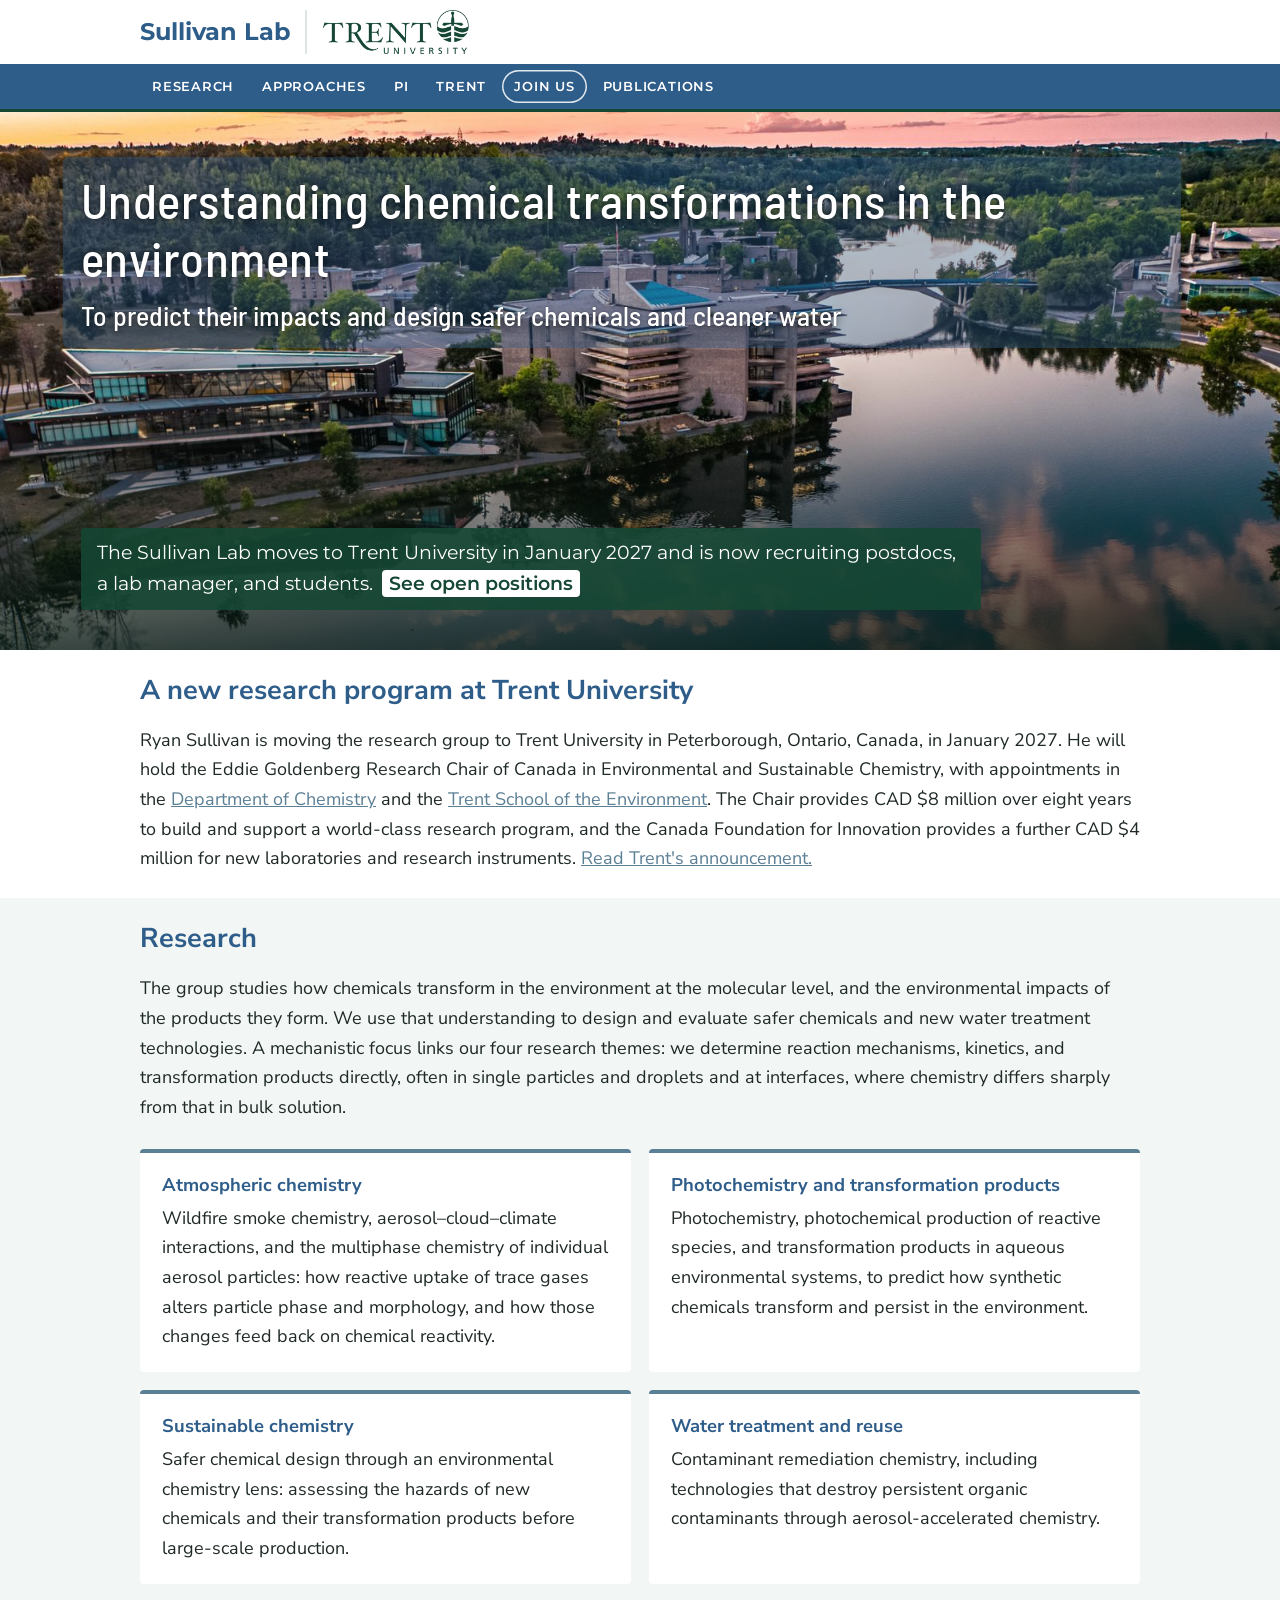
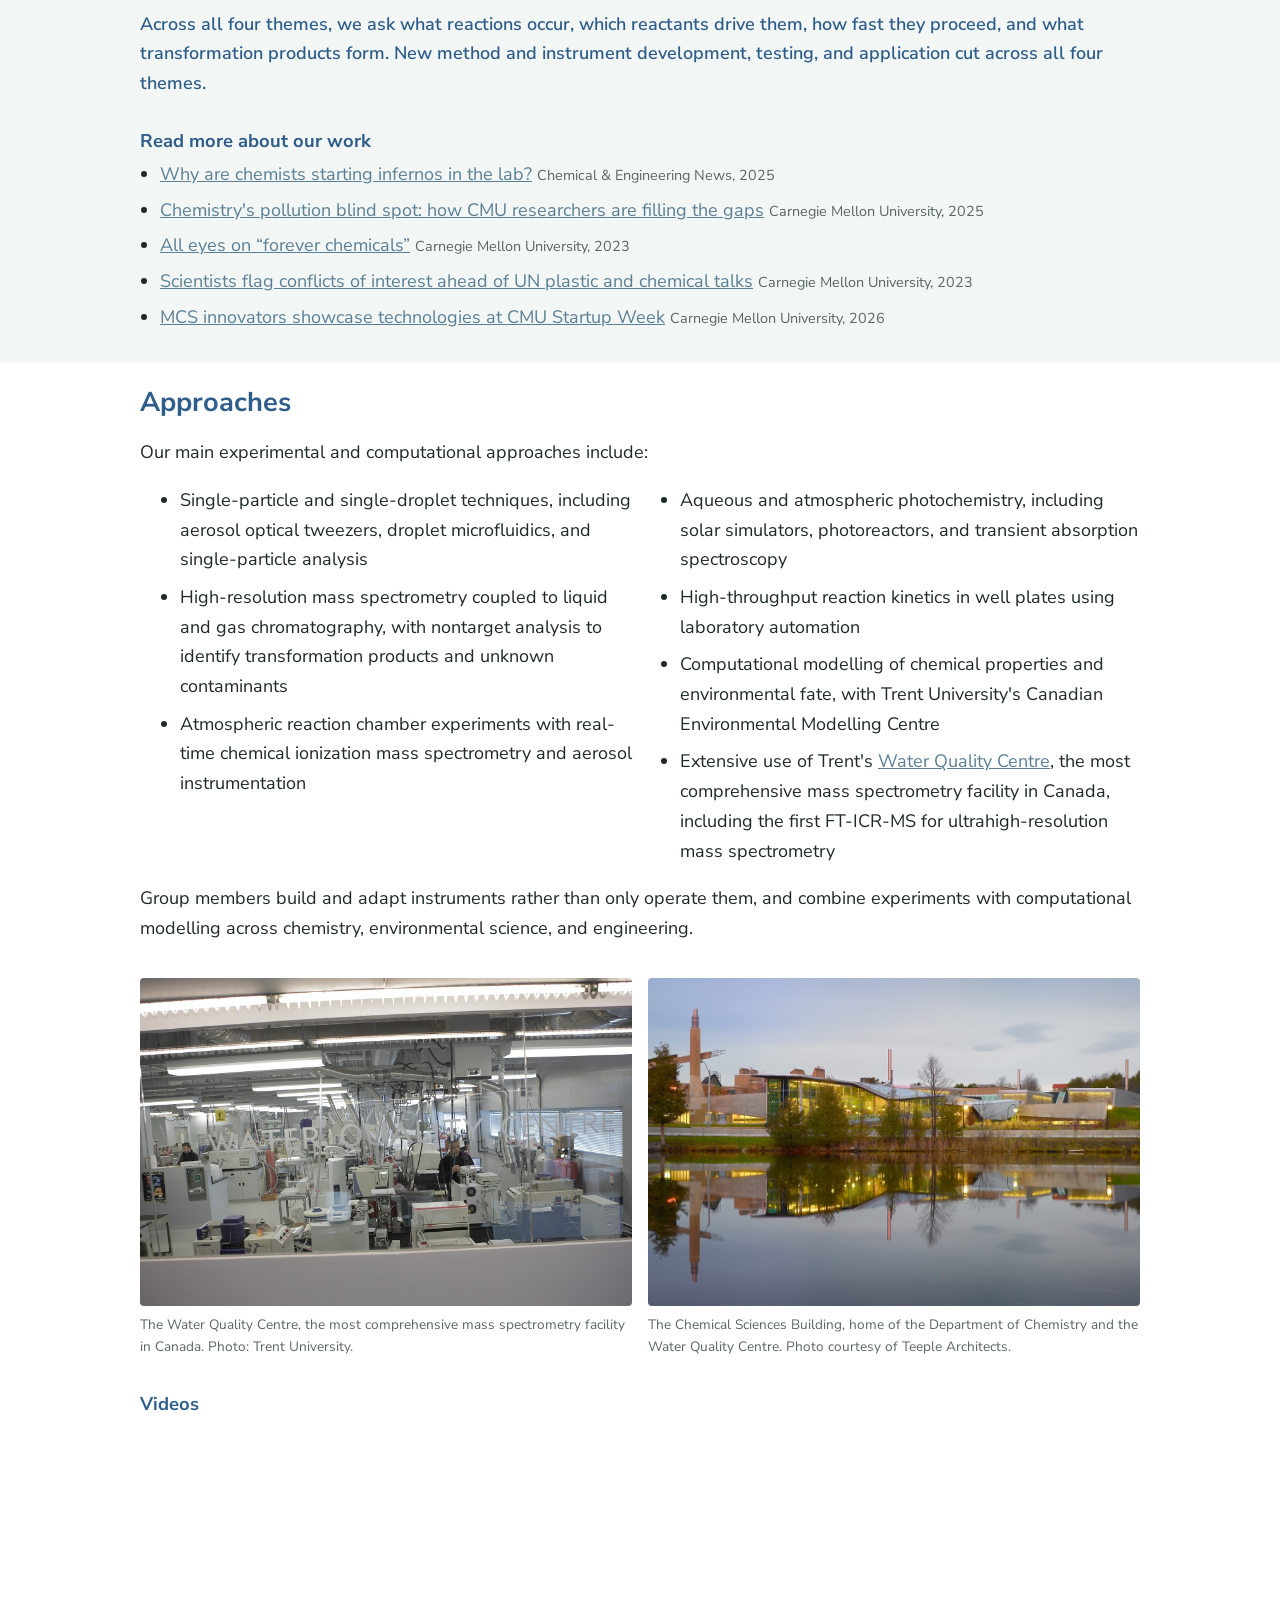
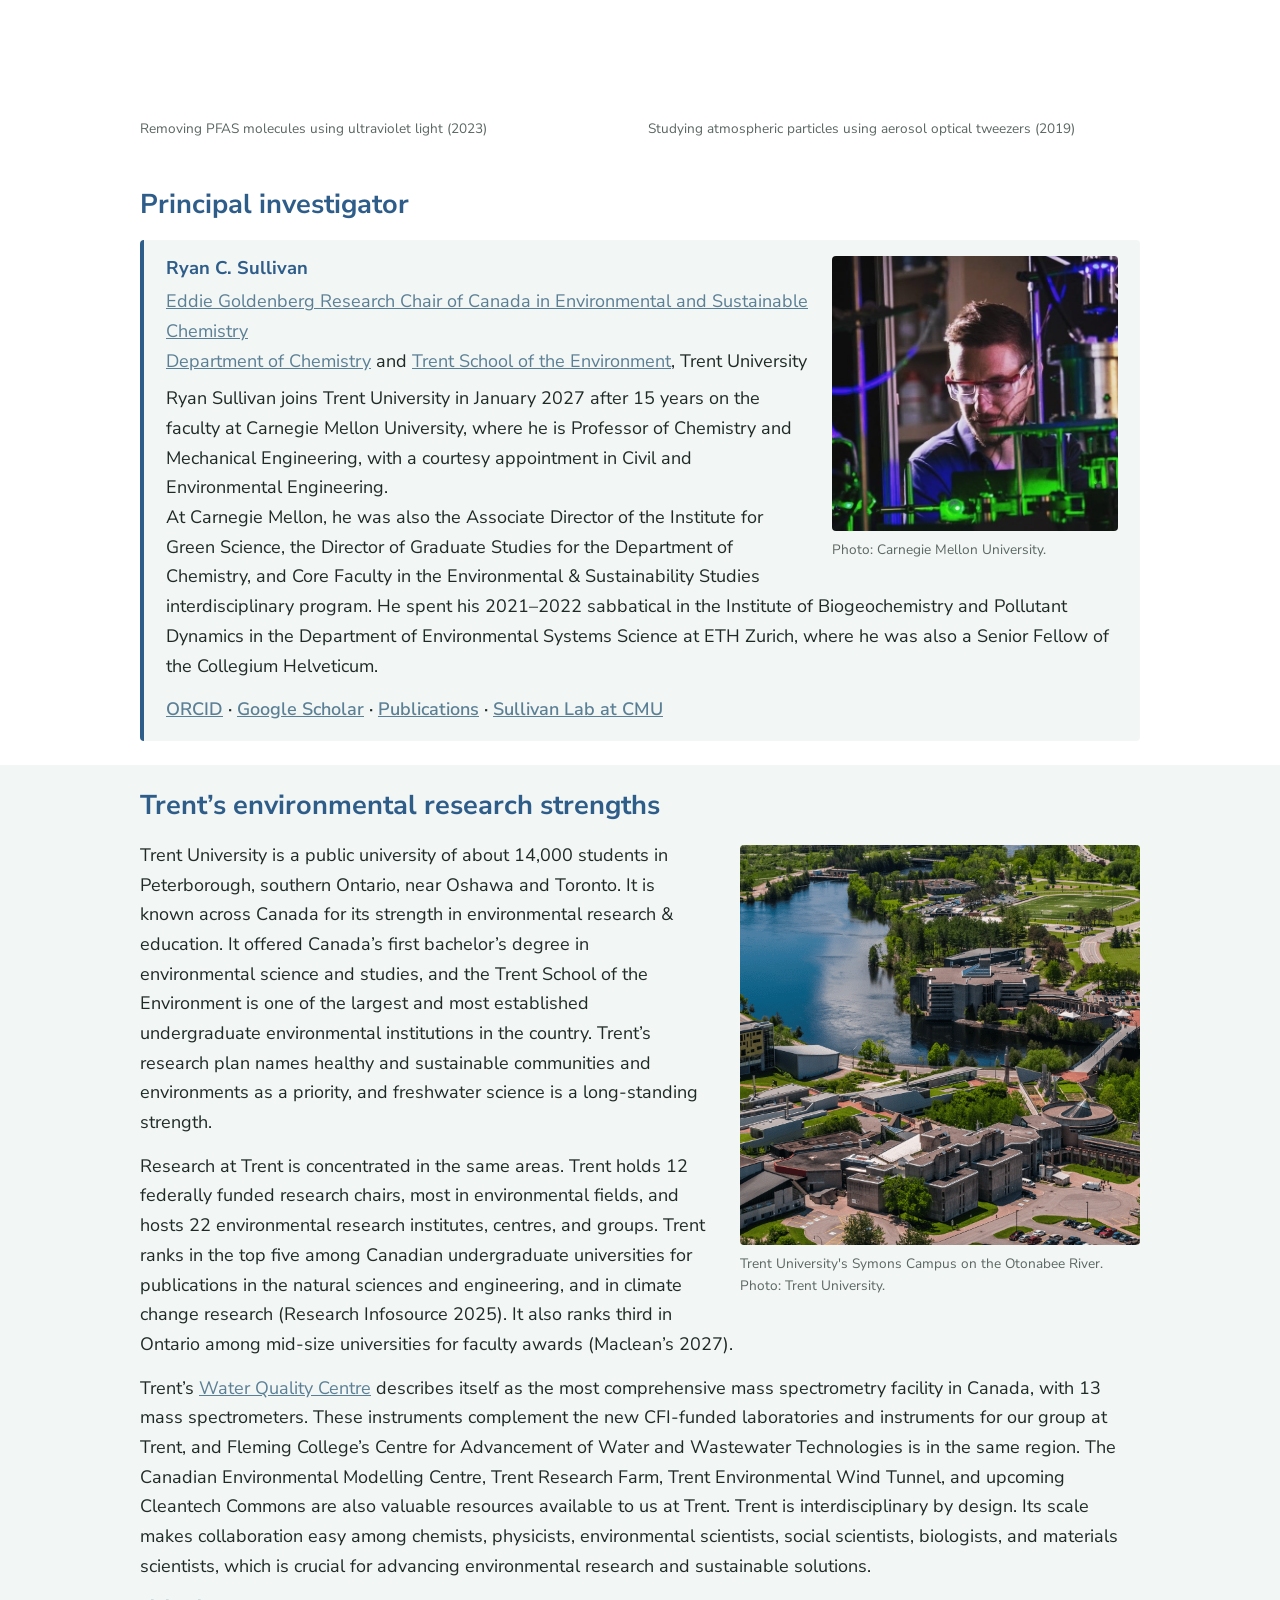
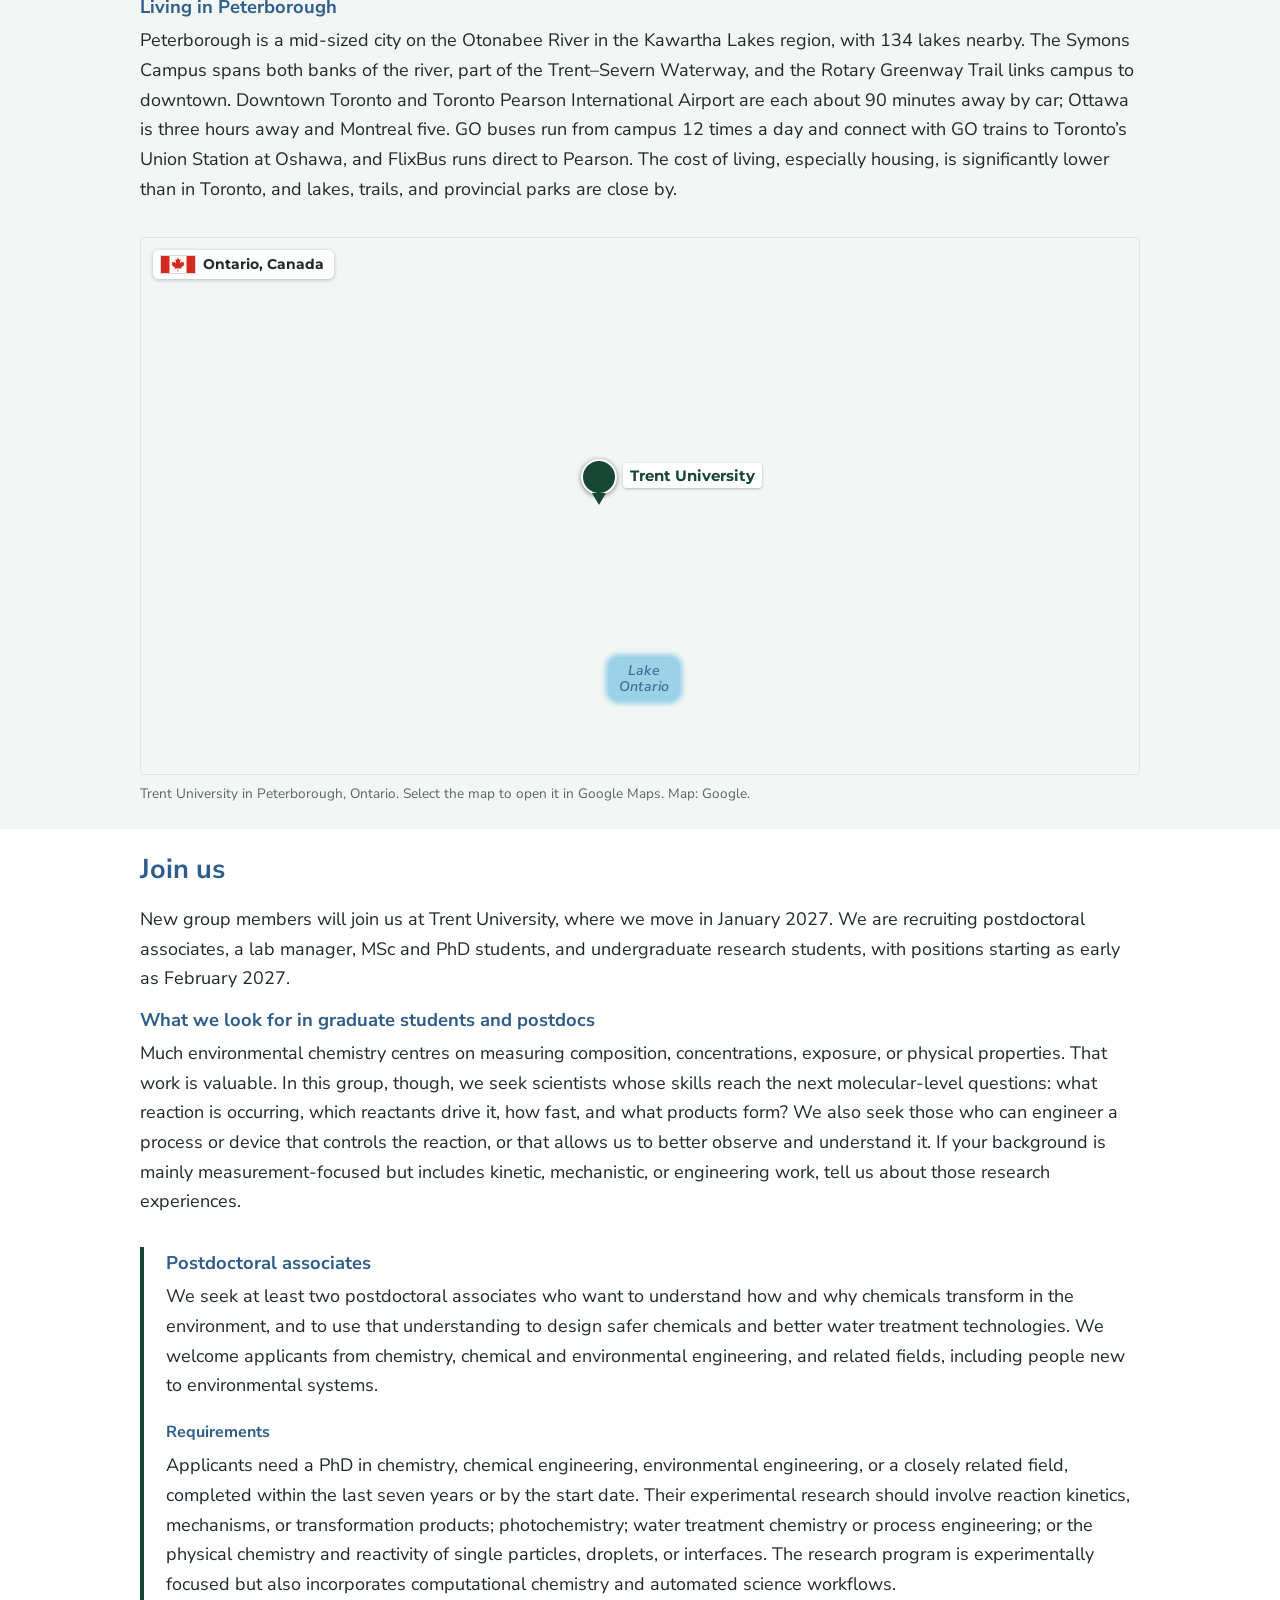
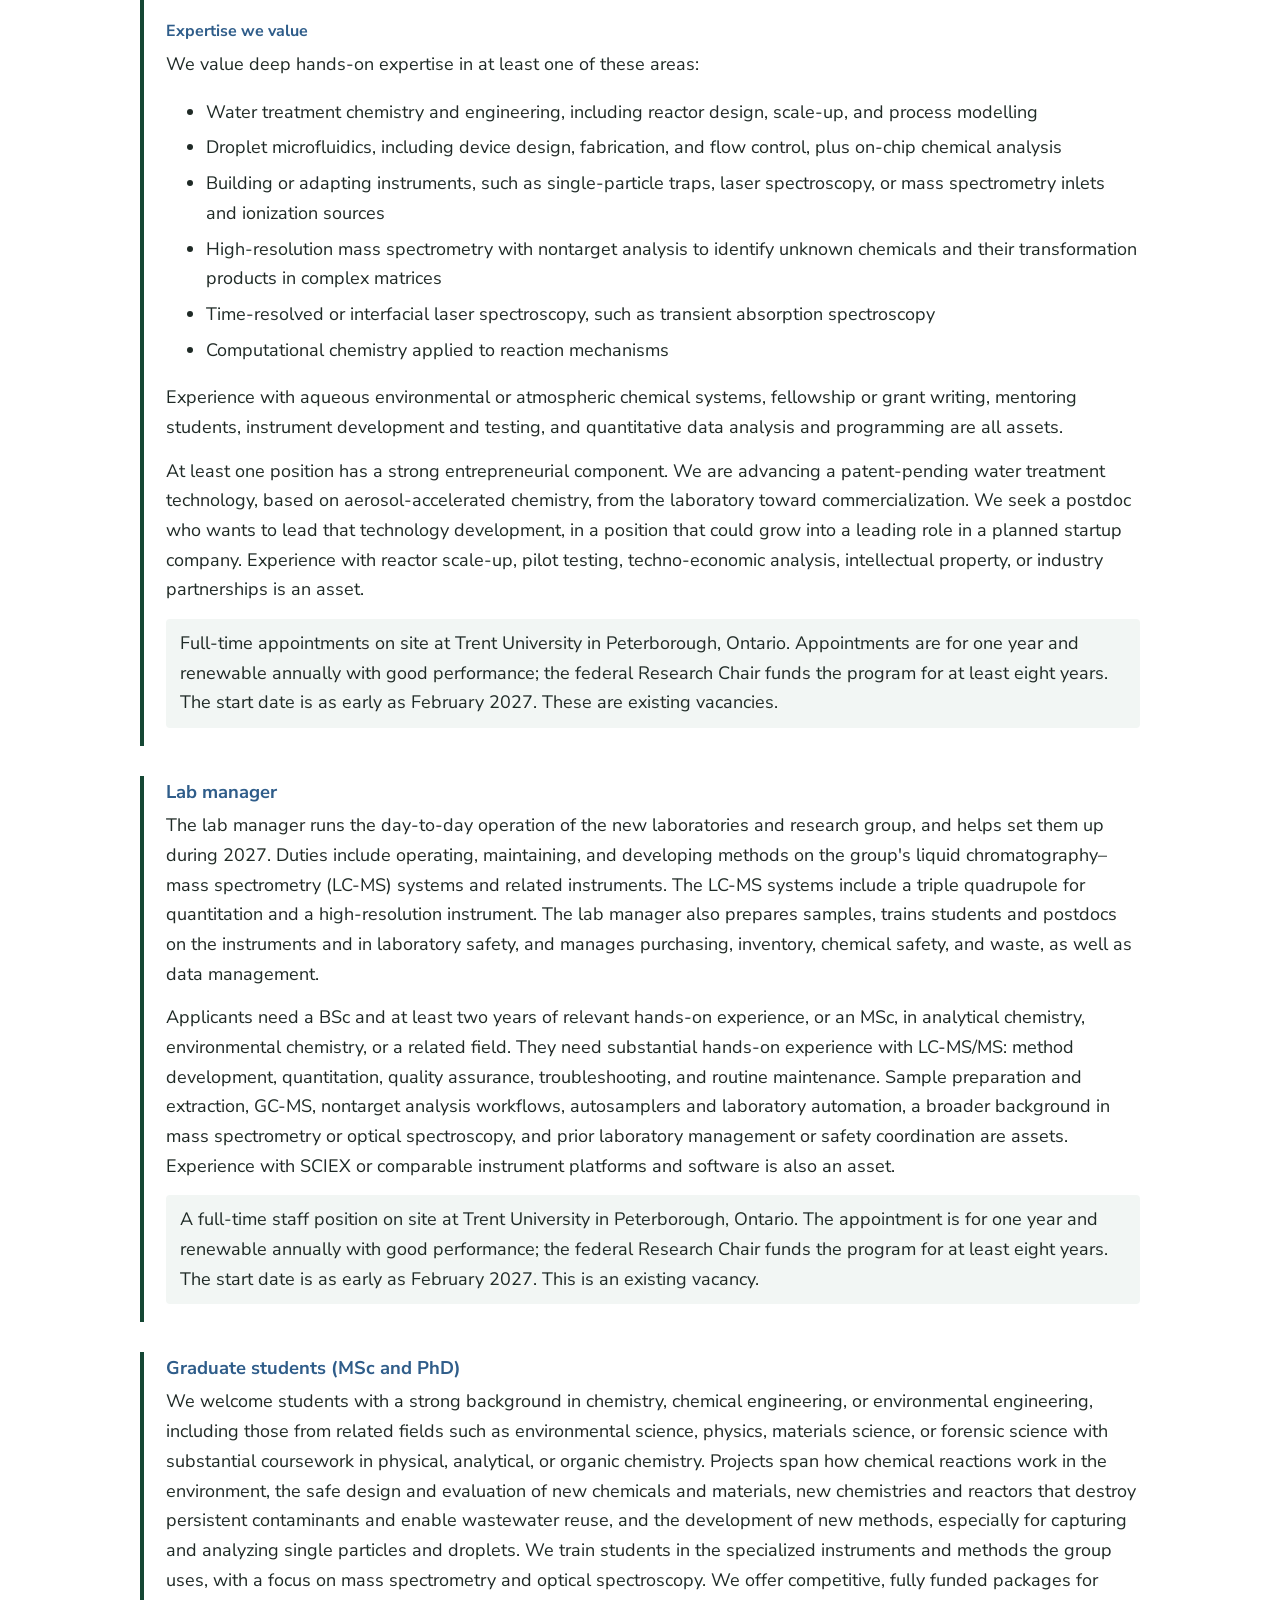
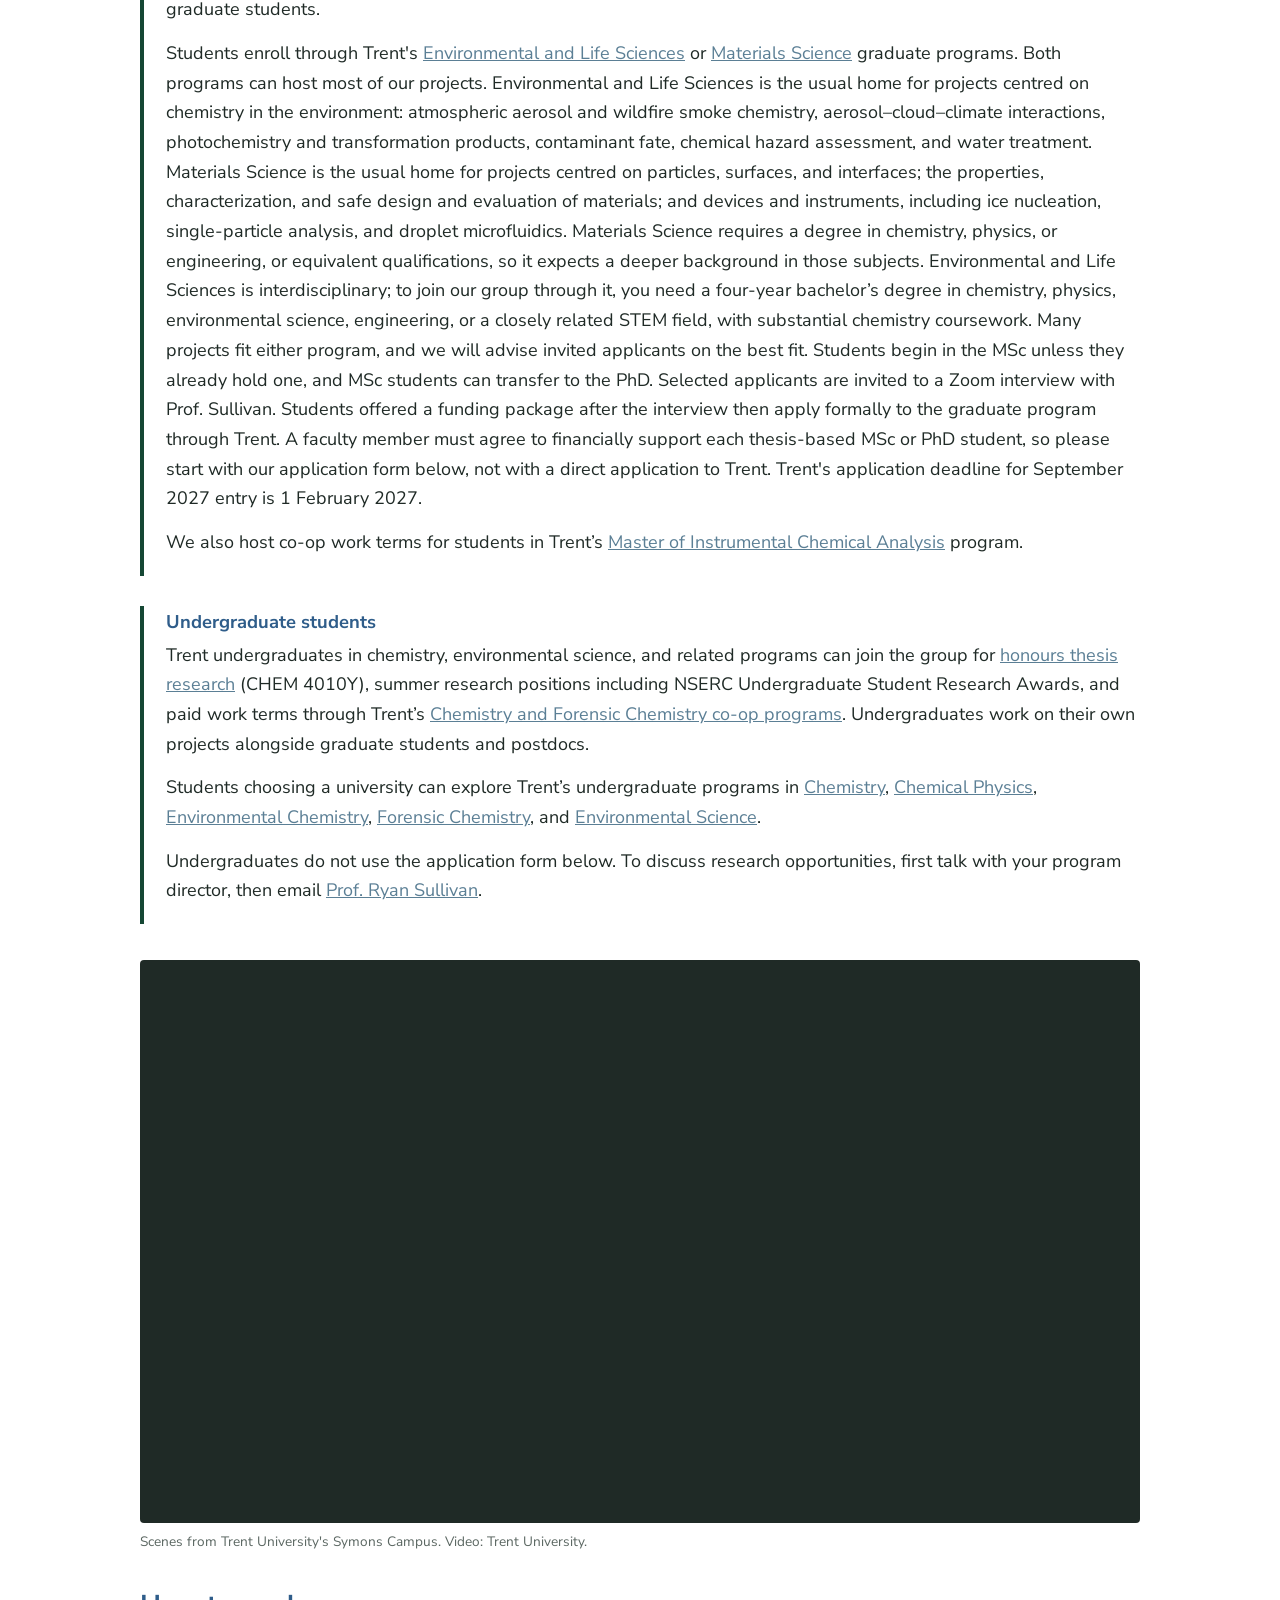
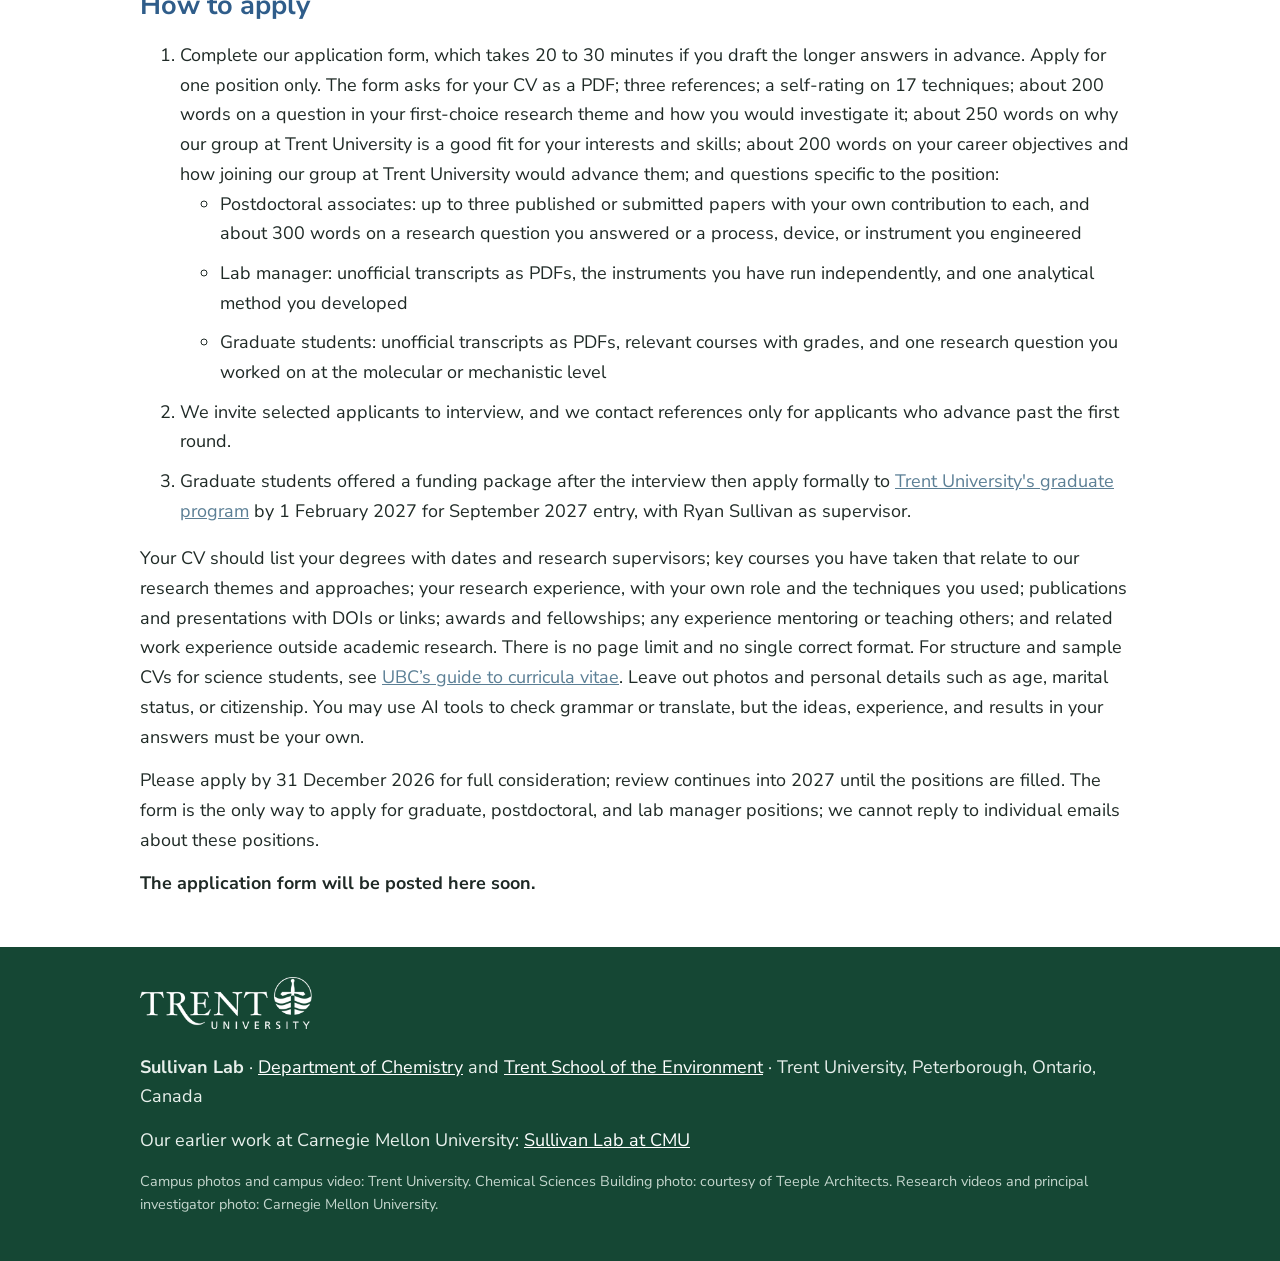
==== commit baf133e4: "Hero redesign: shorter headline in Barlow Semi Condensed, tagline line, Montserrat news band with Se" ====
--- a/index.html
+++ b/index.html
@@ -8,8 +8,8 @@
 <link rel="canonical" href="https://sullivanlab.ca/">
 <link rel="preconnect" href="https://fonts.googleapis.com">
 <link rel="preconnect" href="https://fonts.gstatic.com" crossorigin>
-<link href="https://fonts.googleapis.com/css2?family=Montserrat:wght@600;700&family=Nunito+Sans:wght@400;600;700&family=Oswald:wght@500&display=swap" rel="stylesheet">
-<link rel="stylesheet" href="css/site.css?v=20">
+<link href="https://fonts.googleapis.com/css2?family=Barlow+Semi+Condensed:wght@500&family=Montserrat:wght@400;600;700&family=Nunito+Sans:wght@400;600;700&display=swap" rel="stylesheet">
+<link rel="stylesheet" href="css/site.css?v=21">
 <link rel="icon" type="image/svg+xml" href="images/favicon.svg">
 <meta property="og:type" content="website">
 <meta property="og:url" content="https://sullivanlab.ca/">
@@ -43,9 +43,11 @@
   <img src="images/trent-bata-library-sunset.jpg" alt="Bata Library and the Chemical Sciences Building on the Otonabee River at sunset">
   <div class="hero-text">
     <div class="wrap">
-      <h1>Understanding chemical transformations in the environment to predict their impacts and design safer chemicals &amp; cleaner water</h1>
-      <p>The Sullivan Lab is moving to Trent University in January 2027. We are recruiting postdoctoral associates, a lab manager, graduate students, and undergraduate research students.</p>
-      <a class="btn" href="#join">Open positions</a>
+      <div class="hero-head">
+        <h1>Understanding chemical transformations in the environment</h1>
+        <p class="tagline">To predict their impacts and design safer chemicals and cleaner water</p>
+      </div>
+      <p class="hero-news">The Sullivan Lab moves to Trent University in January 2027 and is now recruiting postdocs, a lab manager, and students. <a class="hero-cta" href="#join">See open positions</a></p>
     </div>
   </div>
 </section>
--- a/css/site.css
+++ b/css/site.css
@@ -68,14 +68,24 @@
 .hero { position: relative; }
 .hero img { width: 100%; height: clamp(520px, 42vw, 760px); object-fit: cover; object-position: center 15%; }
 .hero-text {
-  position: absolute; inset: 0; display: flex; align-items: flex-end;
-  background: linear-gradient(to top, rgba(10, 30, 22, 0.78) 0%, rgba(10, 30, 22, 0.15) 60%, rgba(10, 30, 22, 0) 100%);
-  padding-bottom: 40px;
-}
+  position: absolute; inset: 0; display: flex; align-items: stretch;
+  background: linear-gradient(to top, rgba(10, 30, 22, 0.78) 0%, rgba(10, 30, 22, 0.15) 45%, rgba(10, 30, 22, 0) 70%);
+  padding-top: clamp(28px, 3.5vw, 56px); padding-bottom: 40px;
+}
+/* Headline and line 1 sit at the top of the photo, over the sky and trees; the news band stays at the bottom */
+.hero-text .wrap { display: flex; flex-direction: column; justify-content: space-between; align-items: flex-start; }
 .hero .wrap { max-width: 1280px; }
-.hero h1 { color: var(--white); font-family: Oswald, Arial, sans-serif; font-weight: 500; letter-spacing: 0.01em; line-height: 1.2; font-size: clamp(2.65rem, 3.8vw, 4rem); max-width: 1100px; margin: 0 0 10px; }
+.hero h1 { color: var(--white); font-family: 'Barlow Semi Condensed', Arial, sans-serif; font-weight: 500; letter-spacing: 0.01em; line-height: 1.2; font-size: clamp(2.65rem, 3.8vw, 4rem); max-width: 1100px; margin: 0 0 10px; }
 .hero p { color: var(--white); font-size: clamp(1.21rem, 1.54vw, 1.54rem); max-width: 900px; }
+.hero .tagline { font-family: 'Barlow Semi Condensed', Arial, sans-serif; font-weight: 500; line-height: 1.25; font-size: clamp(1.69rem, 2.16vw, 2.16rem); max-width: 1000px; margin: 0 0 22px; }
+.hero .hero-head { max-width: 100%; margin-left: -18px; padding: 14px 18px 16px; border-radius: 6px; background: rgba(47, 93, 138, 0.38); }
+.hero .hero-head .tagline { margin-bottom: 0; }
+.hero-text .wrap > .hero-head + .hero-news { margin-top: 22px; }
+.hero .hero-news { display: inline-block; font-family: Montserrat, Arial, sans-serif; font-weight: 400; font-size: clamp(1.15rem, 1.46vw, 1.46rem); max-width: 900px; margin: 0; padding: 10px 16px; border-radius: 4px; background: rgba(21, 71, 52, 0.88); }
+.hero-cta { display: inline-block; margin-left: 4px; padding: 1px 7px; border-radius: 4px; background: var(--white); color: var(--green); font-weight: 600; line-height: 1.35; text-decoration: none; white-space: nowrap; }
+.hero-cta:hover { background: #e5efe9; color: var(--green); }
 .hero h1, .hero p { text-shadow: 0 2px 8px rgba(0, 0, 0, 0.55), 0 0 2px rgba(0, 0, 0, 0.35); }
+.hero .hero-news, .hero-cta { text-shadow: none; }
 
 .btn {
   display: inline-block; background: var(--green); color: var(--white);
@@ -227,3 +237,14 @@
 .pubs li { margin-bottom: 14px; padding-left: 14px; border-left: 3px solid var(--line); }
 .pubs u { text-decoration-color: var(--blue); text-underline-offset: 2px; }
 .pub-updated { color: var(--muted); font-size: 0.9rem; }
+
+/* Phones: tagline and news line sizes; the call-to-action moves below the news line as a larger tap target */
+@media (max-width: 720px) {
+  .hero h1 { font-size: 1.75rem; margin-bottom: 10px; }
+  .hero .tagline { font-size: 1.2rem; margin-bottom: 16px; }
+  .hero .hero-news { font-size: 0.875rem; line-height: 1.55; padding: 10px 14px; margin-bottom: 0; }
+  .hero-cta { display: block; width: max-content; margin: 10px 0 0; padding: 8px 16px; font-size: 0.95rem; line-height: 1.4; }
+}
+@media (max-width: 720px) {
+  .hero .hero-head { margin-left: -12px; padding: 10px 12px 12px; }
+}
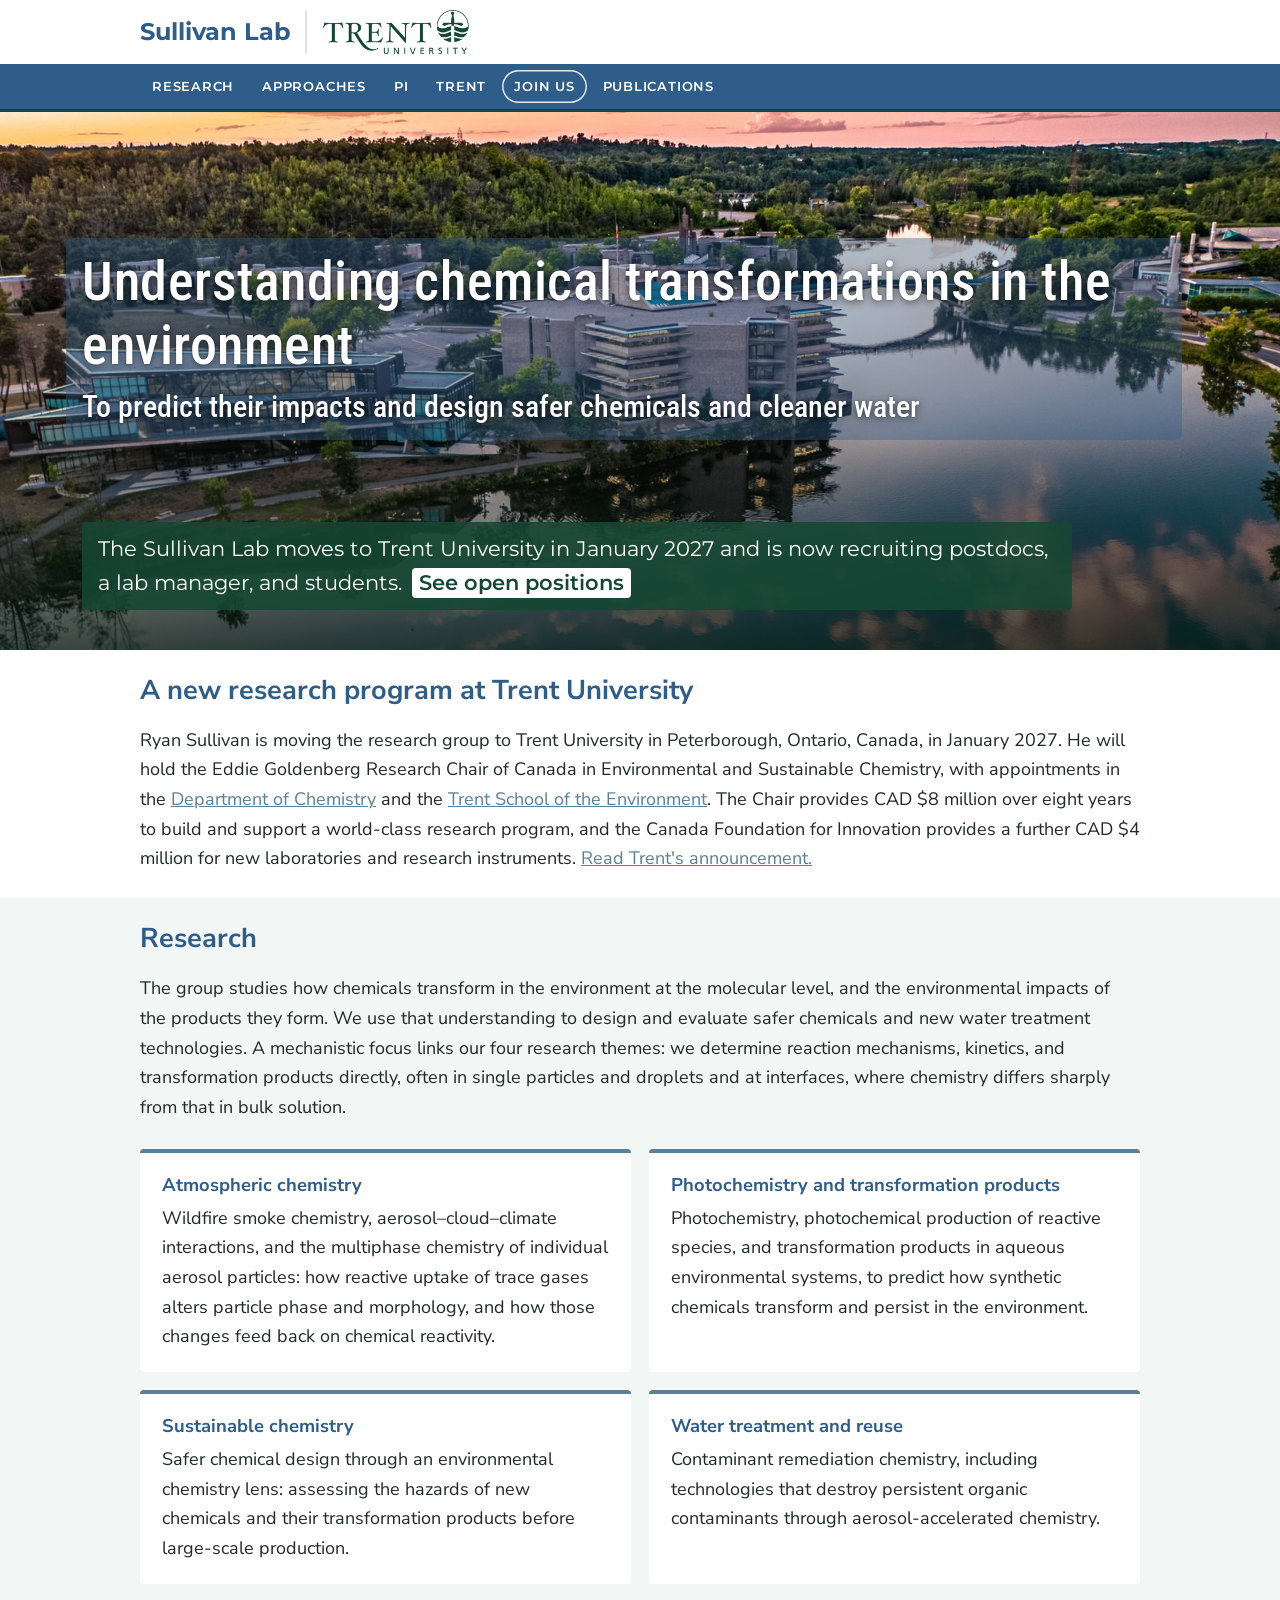
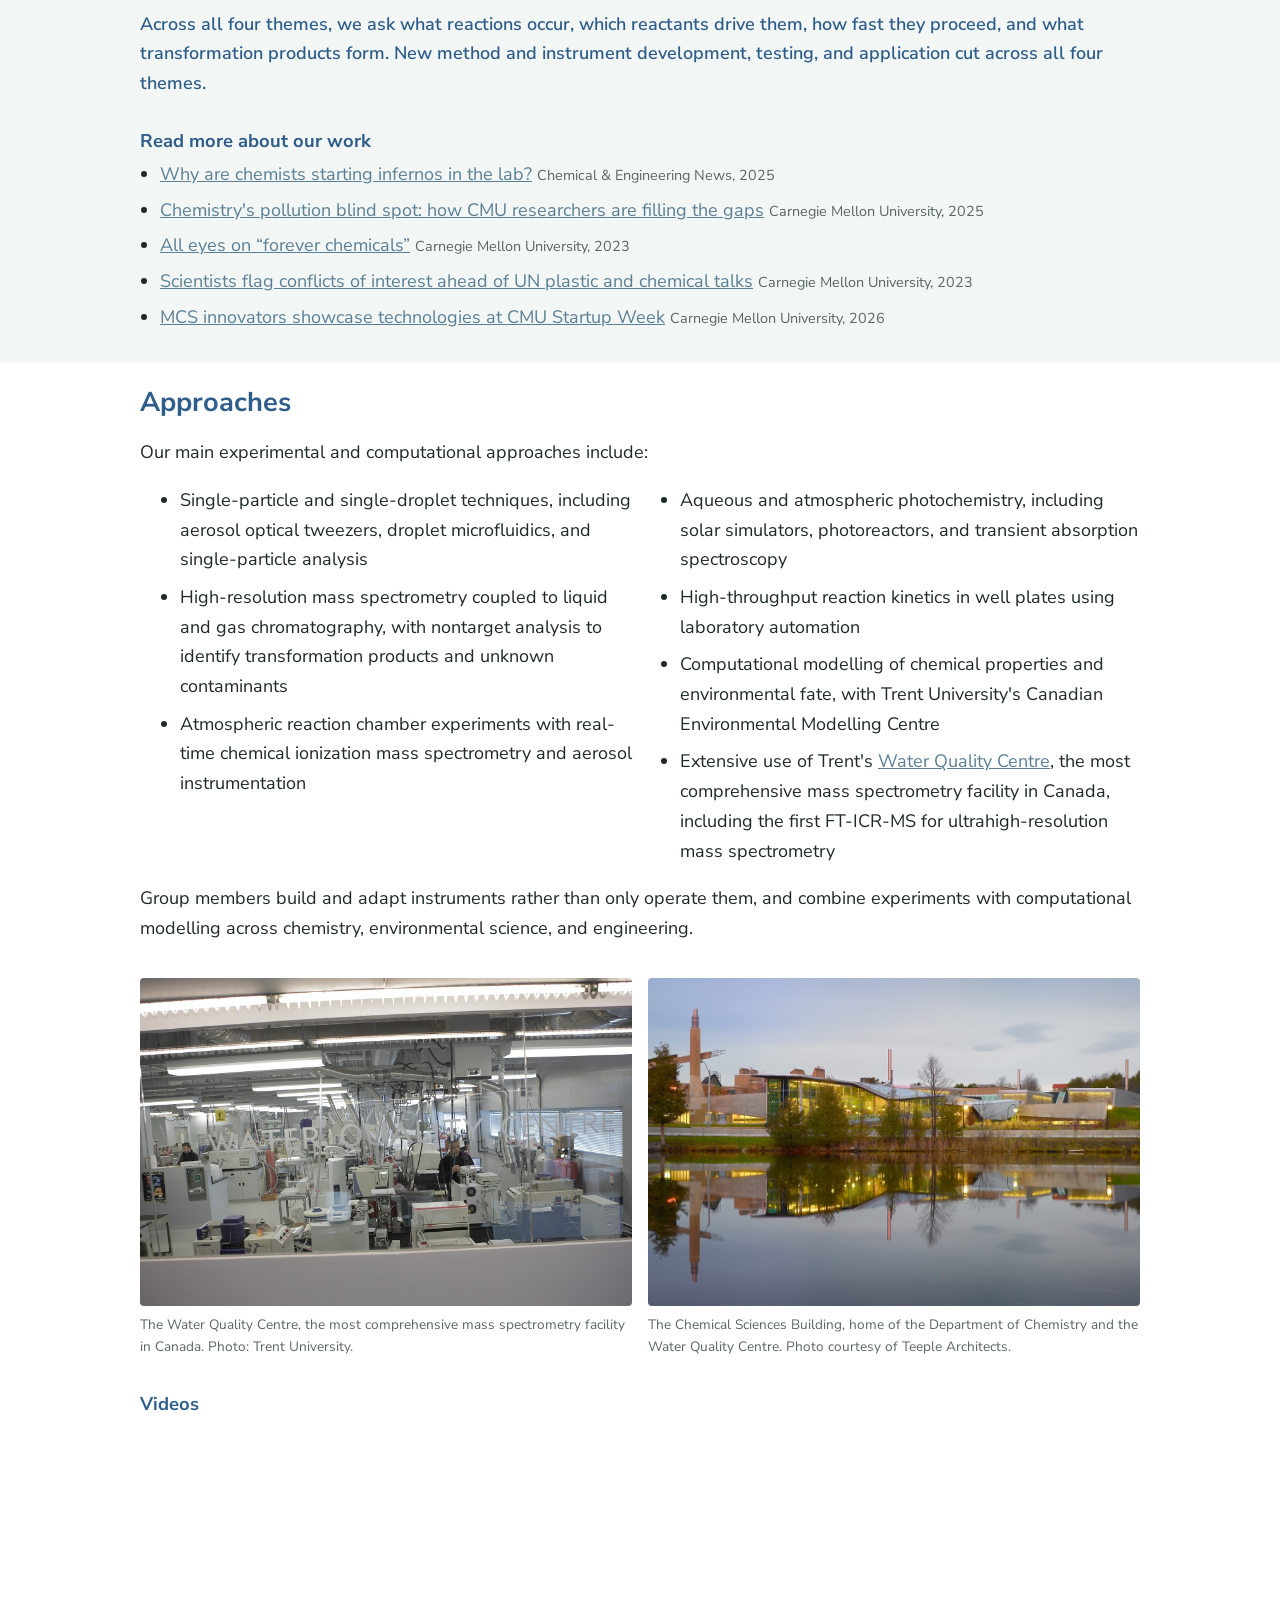
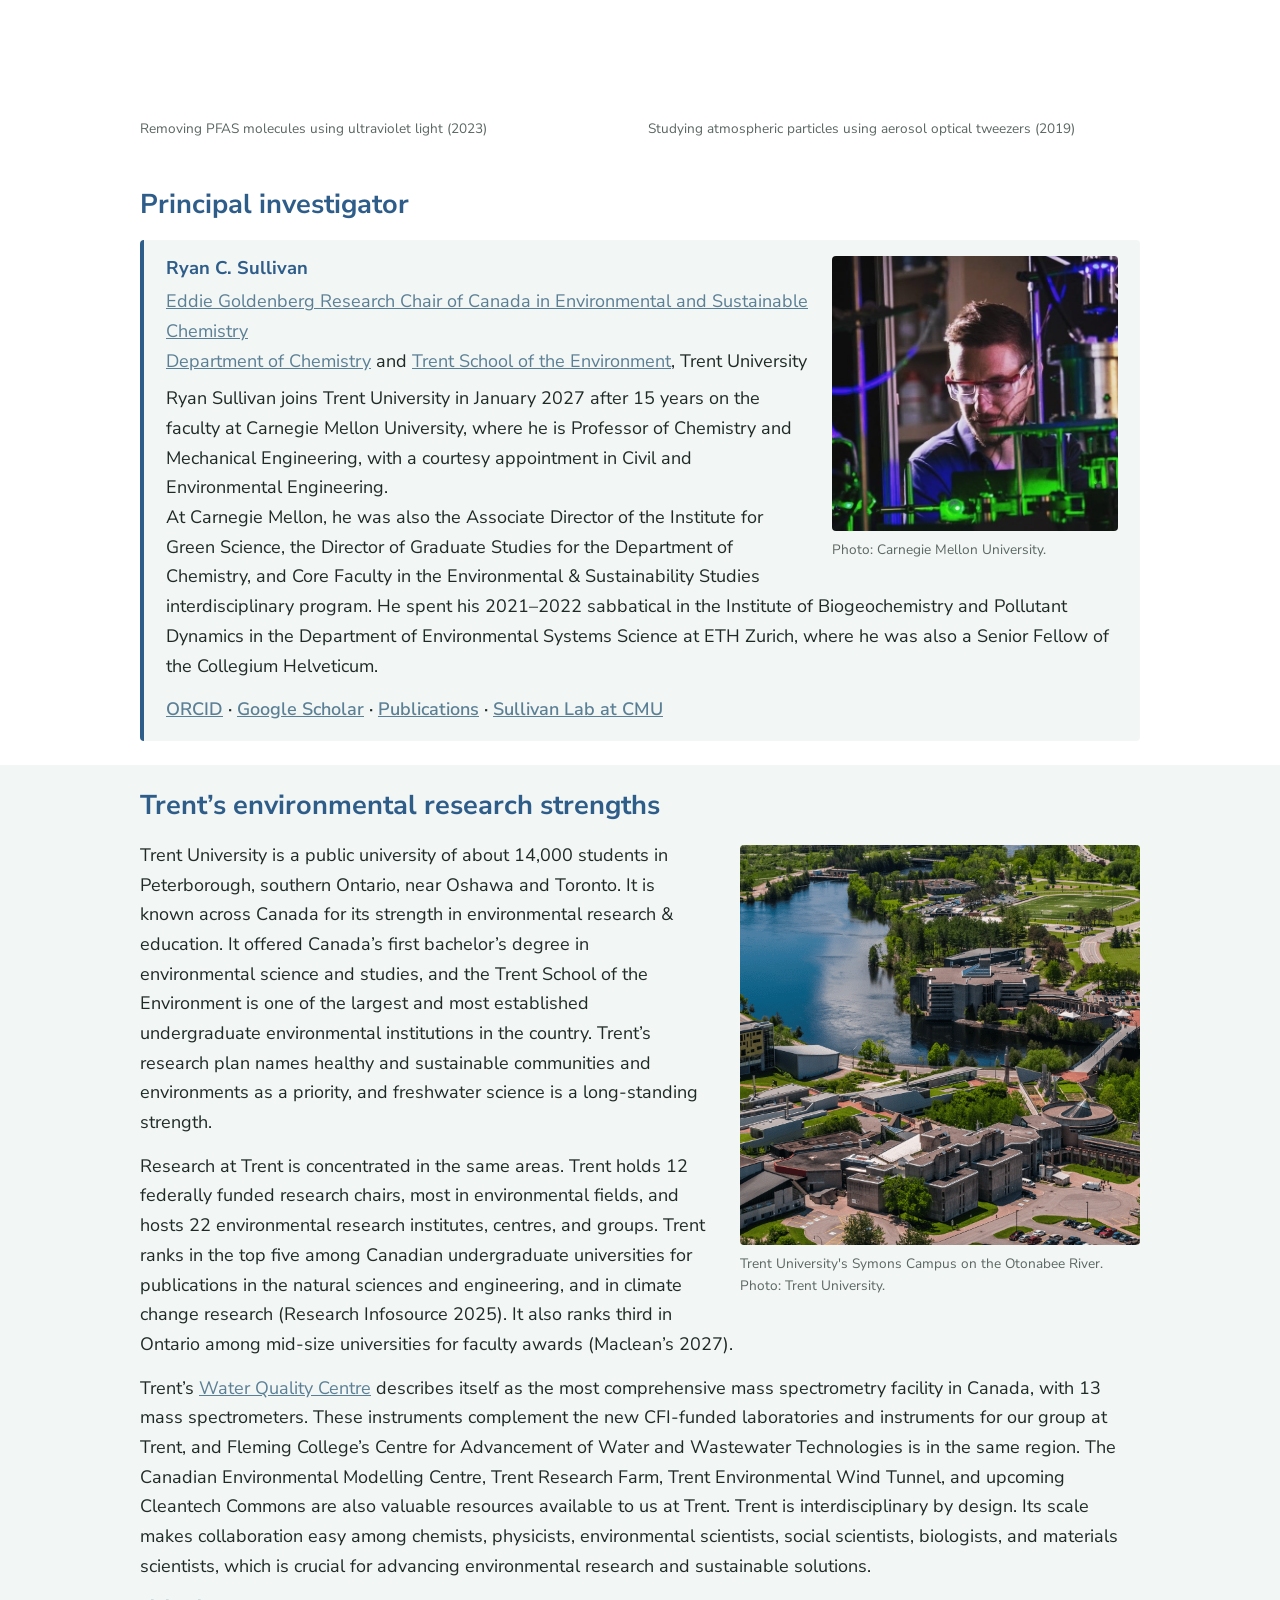
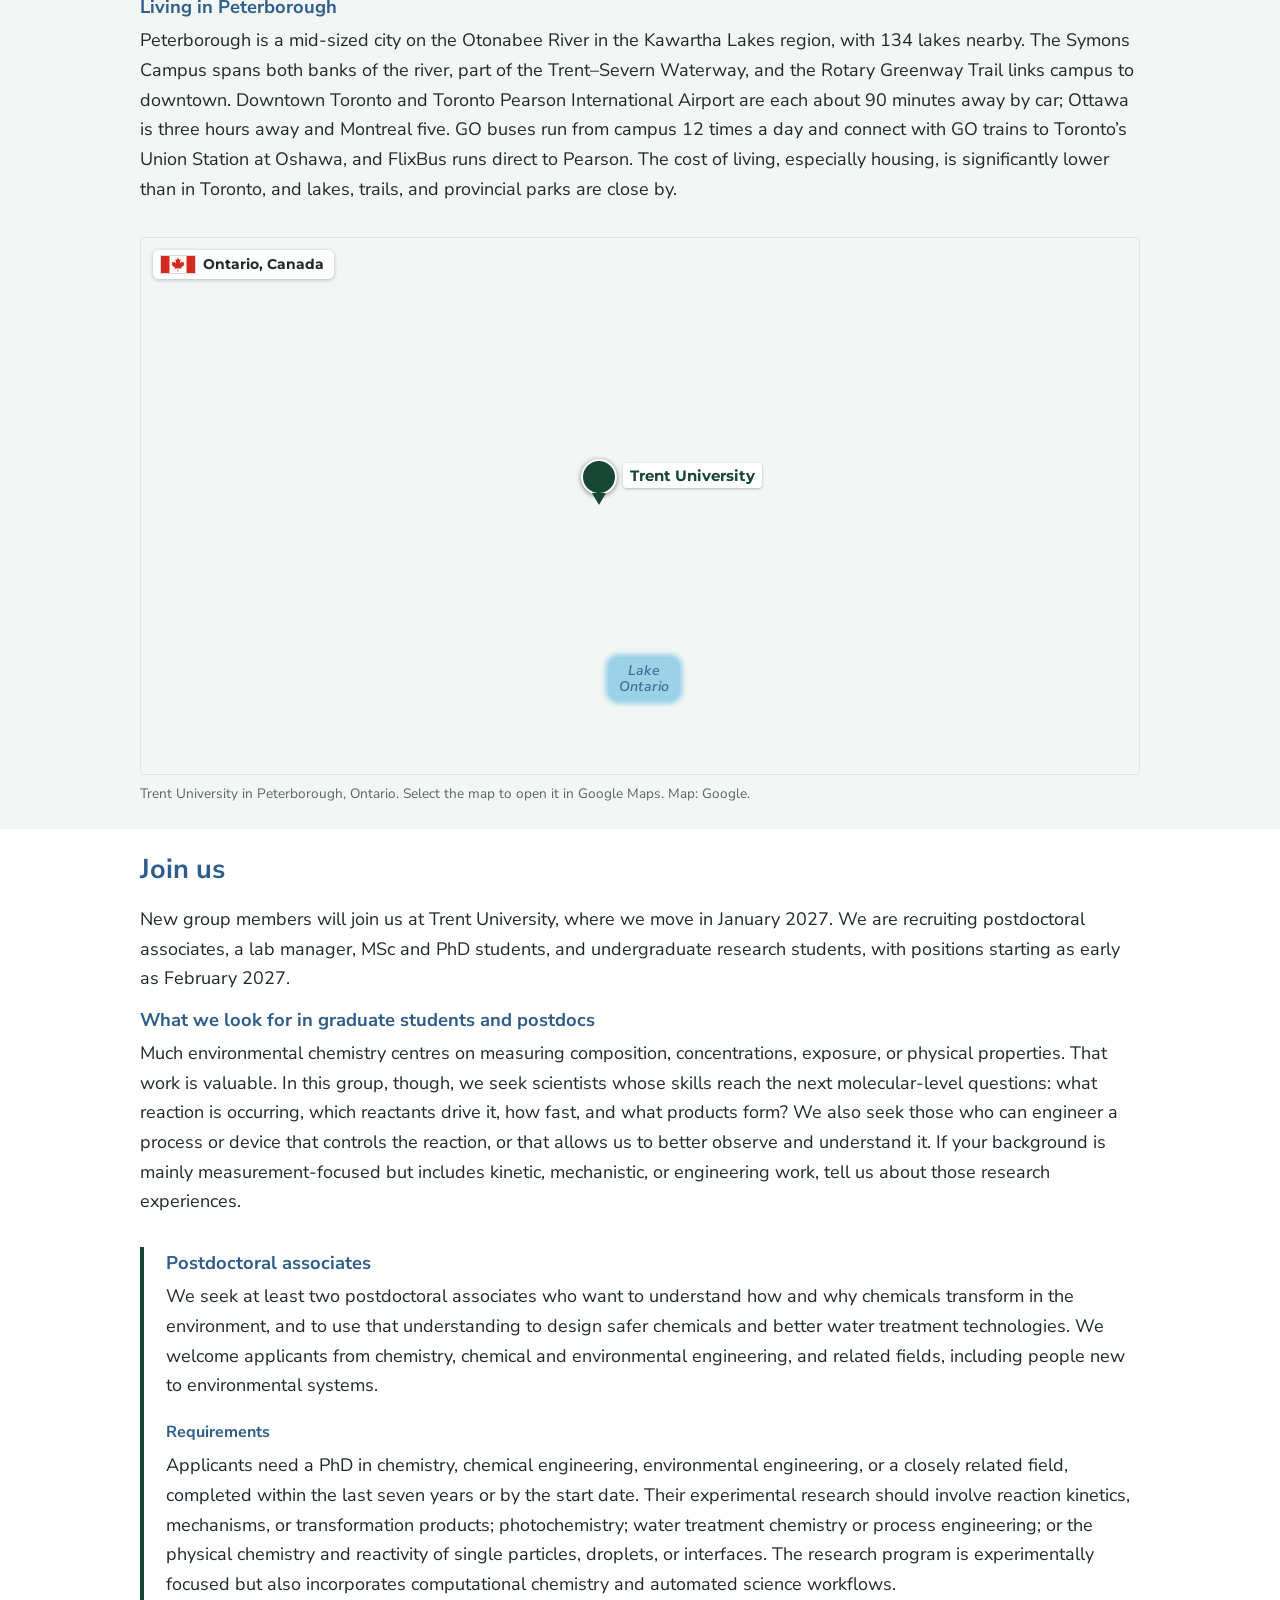
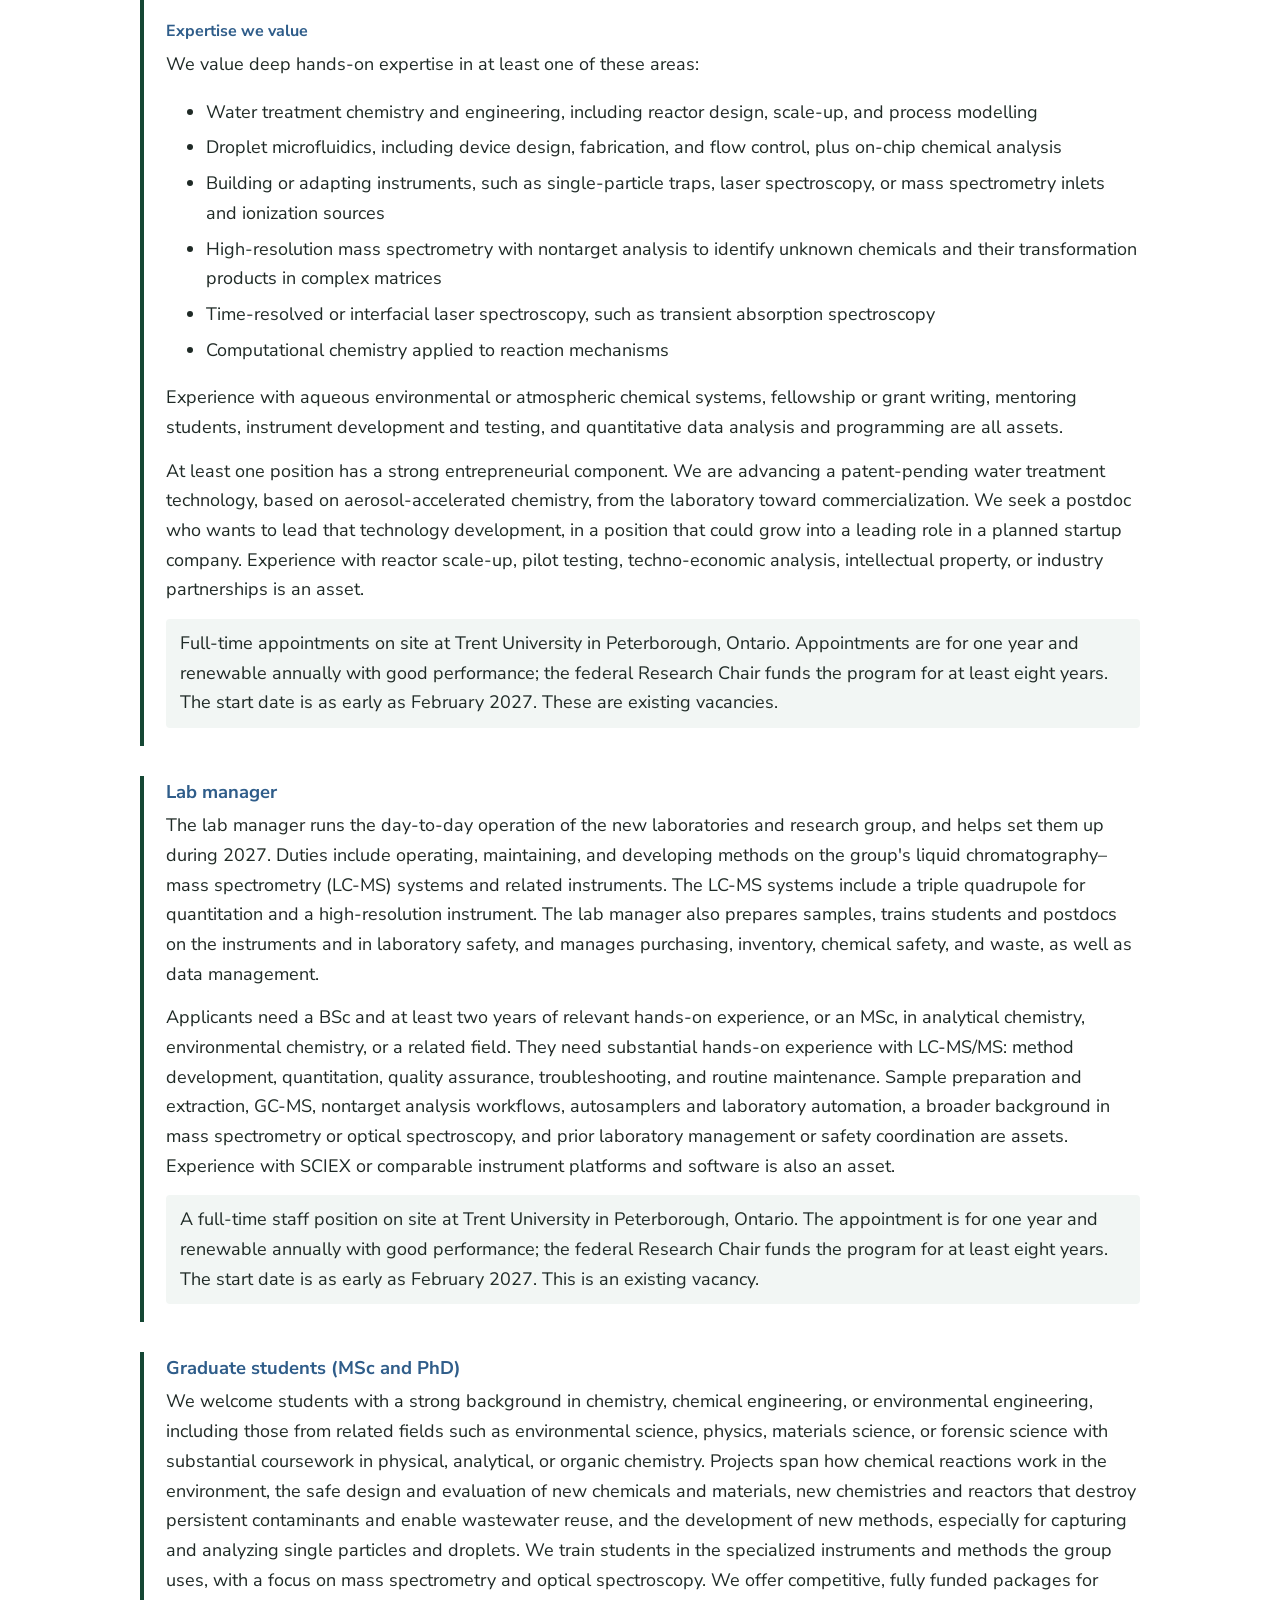
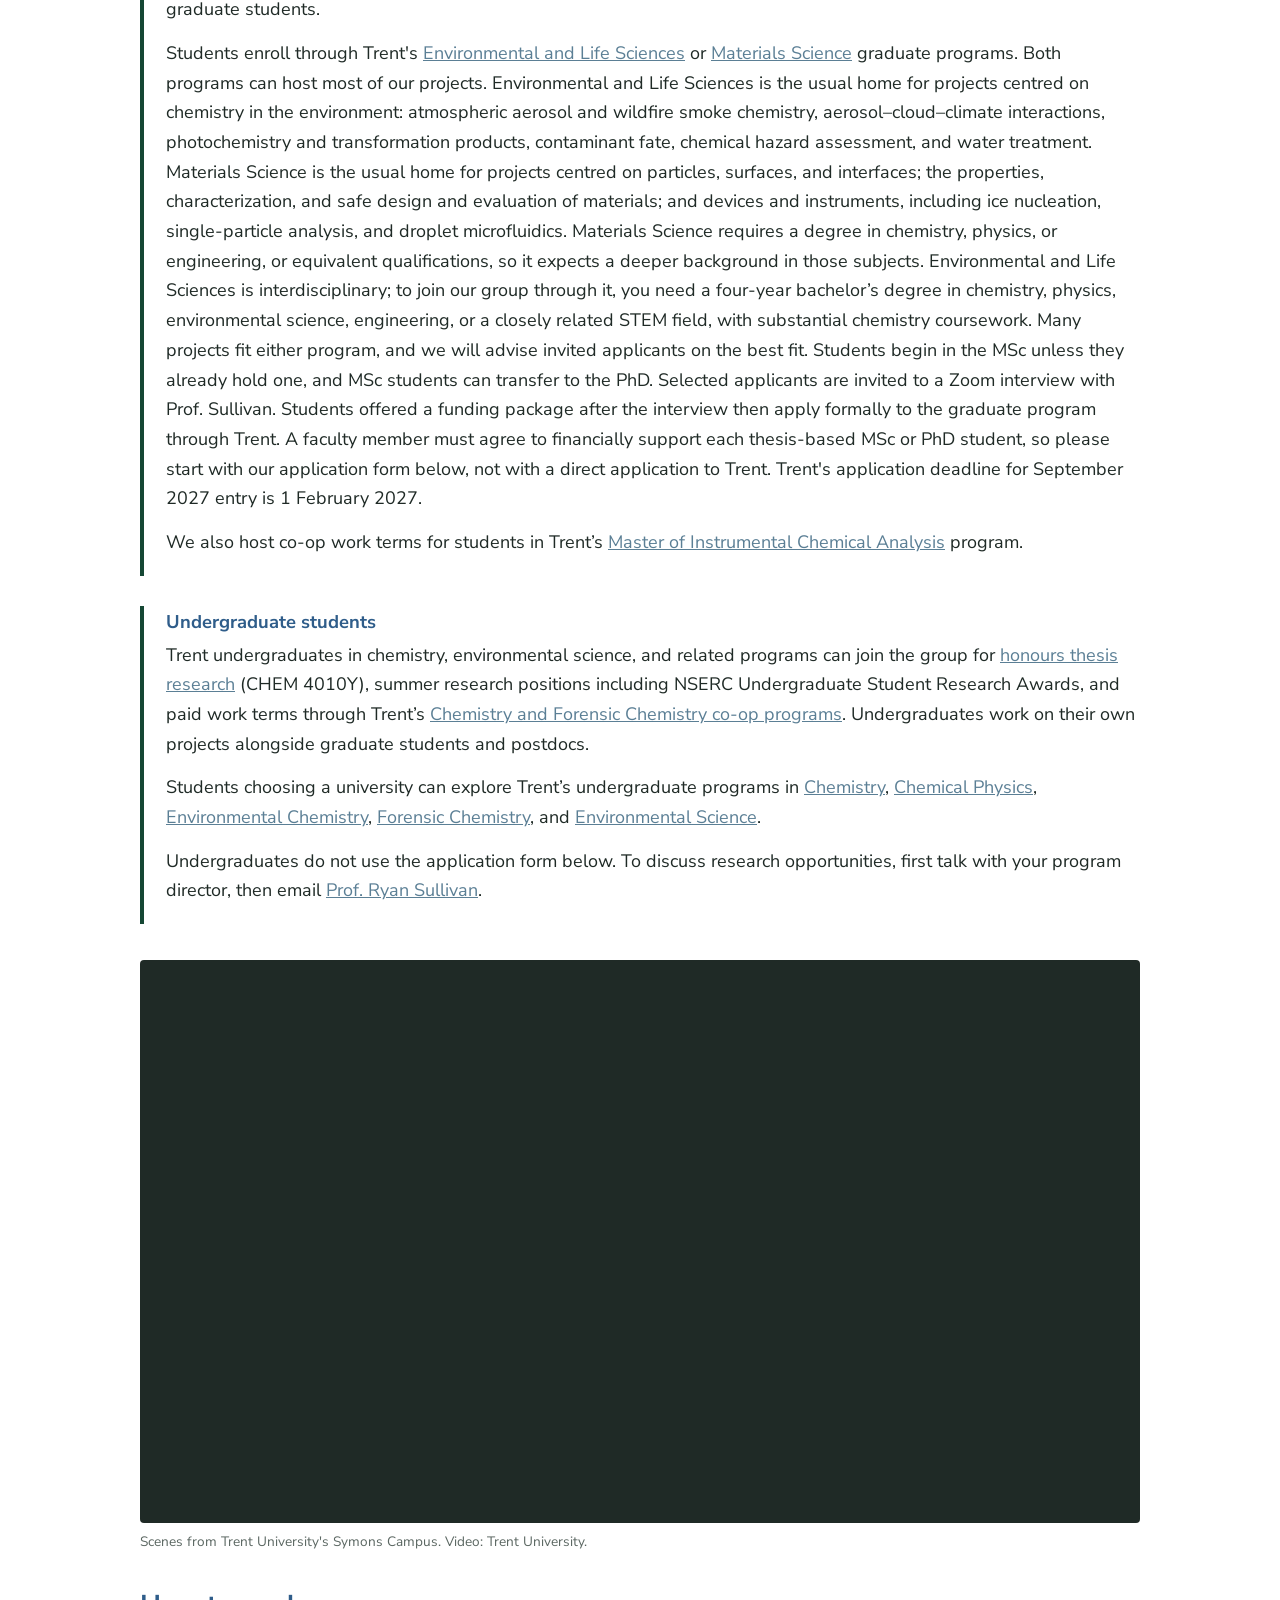
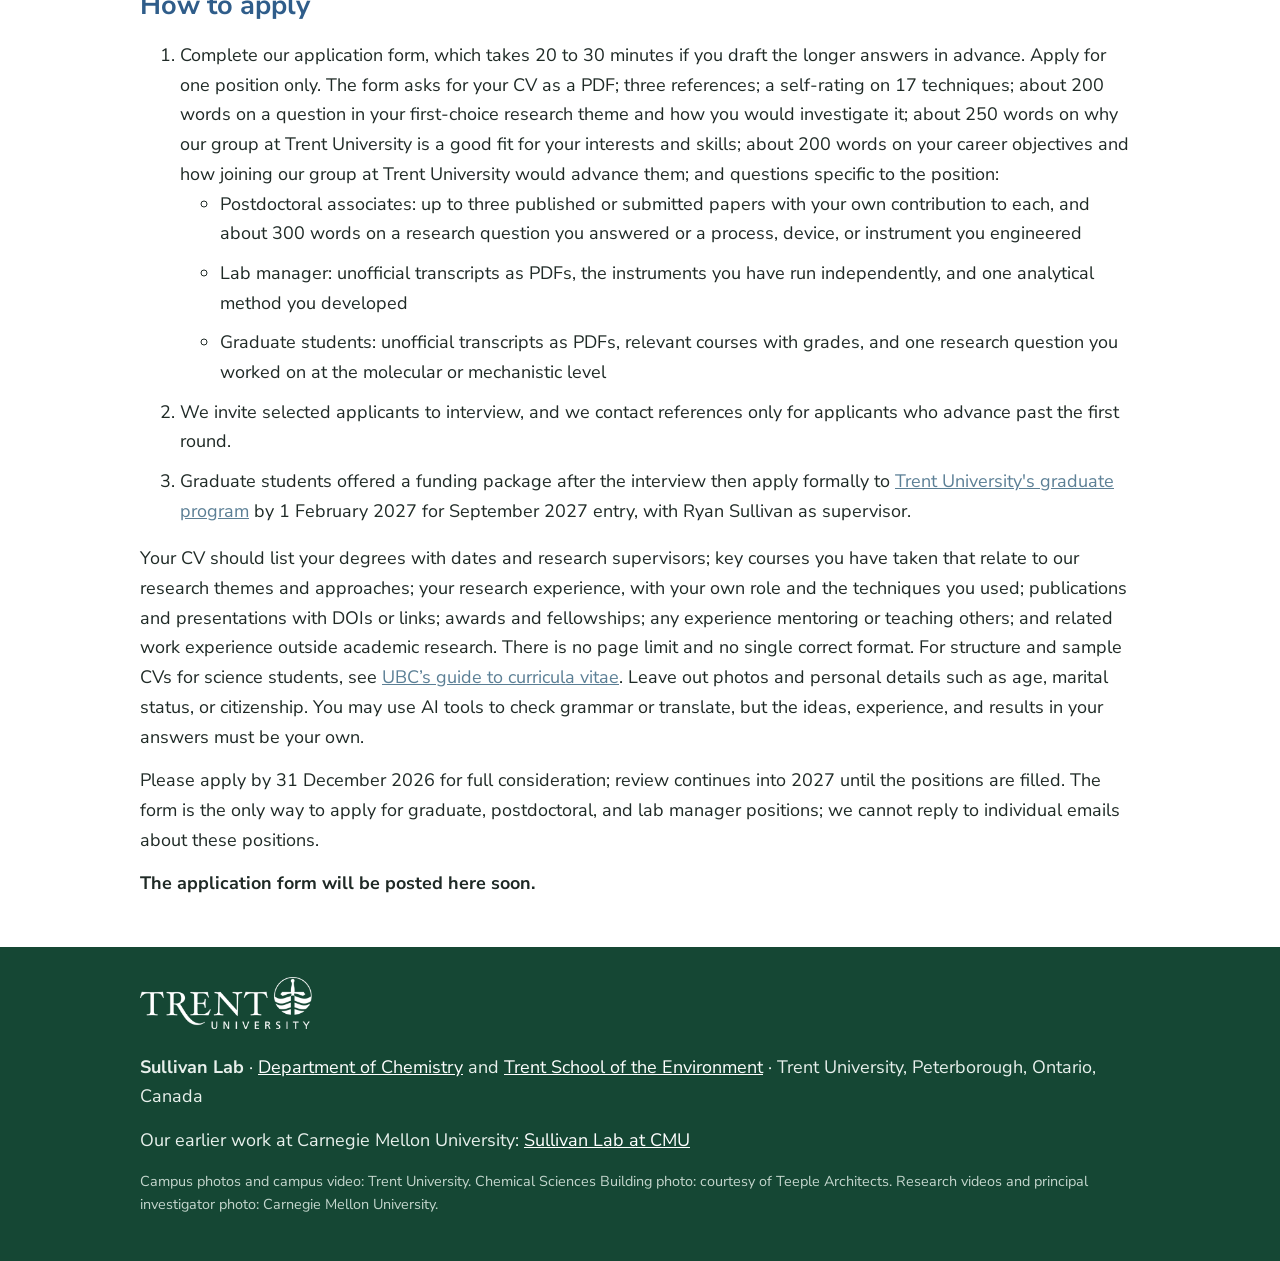
==== commit 3cb4aeba: "Hero: Roboto Condensed headline and tagline, text 10% larger, headline block lower, tighter blue ban" ====
--- a/index.html
+++ b/index.html
@@ -8,8 +8,8 @@
 <link rel="canonical" href="https://sullivanlab.ca/">
 <link rel="preconnect" href="https://fonts.googleapis.com">
 <link rel="preconnect" href="https://fonts.gstatic.com" crossorigin>
-<link href="https://fonts.googleapis.com/css2?family=Barlow+Semi+Condensed:wght@500&family=Montserrat:wght@400;600;700&family=Nunito+Sans:wght@400;600;700&display=swap" rel="stylesheet">
-<link rel="stylesheet" href="css/site.css?v=21">
+<link href="https://fonts.googleapis.com/css2?family=Roboto+Condensed:wght@500&family=Montserrat:wght@400;600;700&family=Nunito+Sans:wght@400;600;700&display=swap" rel="stylesheet">
+<link rel="stylesheet" href="css/site.css?v=22">
 <link rel="icon" type="image/svg+xml" href="images/favicon.svg">
 <meta property="og:type" content="website">
 <meta property="og:url" content="https://sullivanlab.ca/">
--- a/css/site.css
+++ b/css/site.css
@@ -70,18 +70,19 @@
 .hero-text {
   position: absolute; inset: 0; display: flex; align-items: stretch;
   background: linear-gradient(to top, rgba(10, 30, 22, 0.78) 0%, rgba(10, 30, 22, 0.15) 45%, rgba(10, 30, 22, 0) 70%);
-  padding-top: clamp(28px, 3.5vw, 56px); padding-bottom: 40px;
-}
-/* Headline and line 1 sit at the top of the photo, over the sky and trees; the news band stays at the bottom */
+  padding-top: calc(clamp(28px, 3.5vw, 56px) + clamp(78px, 6.3vw, 114px)); padding-bottom: 40px;
+}
+/* Headline and line 1 sit in the upper part of the photo; the news band stays at the bottom */
 .hero-text .wrap { display: flex; flex-direction: column; justify-content: space-between; align-items: flex-start; }
 .hero .wrap { max-width: 1280px; }
-.hero h1 { color: var(--white); font-family: 'Barlow Semi Condensed', Arial, sans-serif; font-weight: 500; letter-spacing: 0.01em; line-height: 1.2; font-size: clamp(2.65rem, 3.8vw, 4rem); max-width: 1100px; margin: 0 0 10px; }
+.hero h1 { color: var(--white); font-family: 'Roboto Condensed', Arial, sans-serif; font-weight: 500; letter-spacing: 0.01em; line-height: 1.2; font-size: clamp(2.92rem, 4.18vw, 4.4rem); max-width: 1100px; margin: 0 0 10px; }
 .hero p { color: var(--white); font-size: clamp(1.21rem, 1.54vw, 1.54rem); max-width: 900px; }
-.hero .tagline { font-family: 'Barlow Semi Condensed', Arial, sans-serif; font-weight: 500; line-height: 1.25; font-size: clamp(1.69rem, 2.16vw, 2.16rem); max-width: 1000px; margin: 0 0 22px; }
-.hero .hero-head { max-width: 100%; margin-left: -18px; padding: 14px 18px 16px; border-radius: 6px; background: rgba(47, 93, 138, 0.38); }
+.hero .tagline { font-family: 'Roboto Condensed', Arial, sans-serif; font-weight: 500; line-height: 1.25; font-size: clamp(1.86rem, 2.38vw, 2.38rem); max-width: 1000px; margin: 0 0 22px; }
+.hero .hero-head { width: fit-content; max-width: 100%; margin-left: -16px; padding: 12px 16px 14px; border-radius: 6px; background: rgba(47, 93, 138, 0.38); }
+@media (max-width: 1120px) { .hero .hero-head { margin-left: -8px; padding: 10px 8px 12px; } }
 .hero .hero-head .tagline { margin-bottom: 0; }
 .hero-text .wrap > .hero-head + .hero-news { margin-top: 22px; }
-.hero .hero-news { display: inline-block; font-family: Montserrat, Arial, sans-serif; font-weight: 400; font-size: clamp(1.15rem, 1.46vw, 1.46rem); max-width: 900px; margin: 0; padding: 10px 16px; border-radius: 4px; background: rgba(21, 71, 52, 0.88); }
+.hero .hero-news { display: inline-block; font-family: Montserrat, Arial, sans-serif; font-weight: 400; font-size: clamp(1.27rem, 1.61vw, 1.61rem); max-width: 990px; margin: 0; padding: 10px 16px; border-radius: 4px; background: rgba(21, 71, 52, 0.88); }
 .hero-cta { display: inline-block; margin-left: 4px; padding: 1px 7px; border-radius: 4px; background: var(--white); color: var(--green); font-weight: 600; line-height: 1.35; text-decoration: none; white-space: nowrap; }
 .hero-cta:hover { background: #e5efe9; color: var(--green); }
 .hero h1, .hero p { text-shadow: 0 2px 8px rgba(0, 0, 0, 0.55), 0 0 2px rgba(0, 0, 0, 0.35); }
@@ -240,11 +241,11 @@
 
 /* Phones: tagline and news line sizes; the call-to-action moves below the news line as a larger tap target */
 @media (max-width: 720px) {
-  .hero h1 { font-size: 1.75rem; margin-bottom: 10px; }
-  .hero .tagline { font-size: 1.2rem; margin-bottom: 16px; }
-  .hero .hero-news { font-size: 0.875rem; line-height: 1.55; padding: 10px 14px; margin-bottom: 0; }
-  .hero-cta { display: block; width: max-content; margin: 10px 0 0; padding: 8px 16px; font-size: 0.95rem; line-height: 1.4; }
+  .hero h1 { font-size: 1.93rem; margin-bottom: 10px; }
+  .hero .tagline { font-size: 1.32rem; margin-bottom: 16px; }
+  .hero .hero-news { font-size: 0.96rem; line-height: 1.55; padding: 10px 14px; margin-bottom: 0; }
+  .hero-cta { display: block; width: max-content; margin: 10px 0 0; padding: 8px 16px; font-size: 1.05rem; line-height: 1.4; }
 }
 @media (max-width: 720px) {
-  .hero .hero-head { margin-left: -12px; padding: 10px 12px 12px; }
-}
+  .hero .hero-head { margin-left: -8px; padding: 10px 8px 12px; }
+}
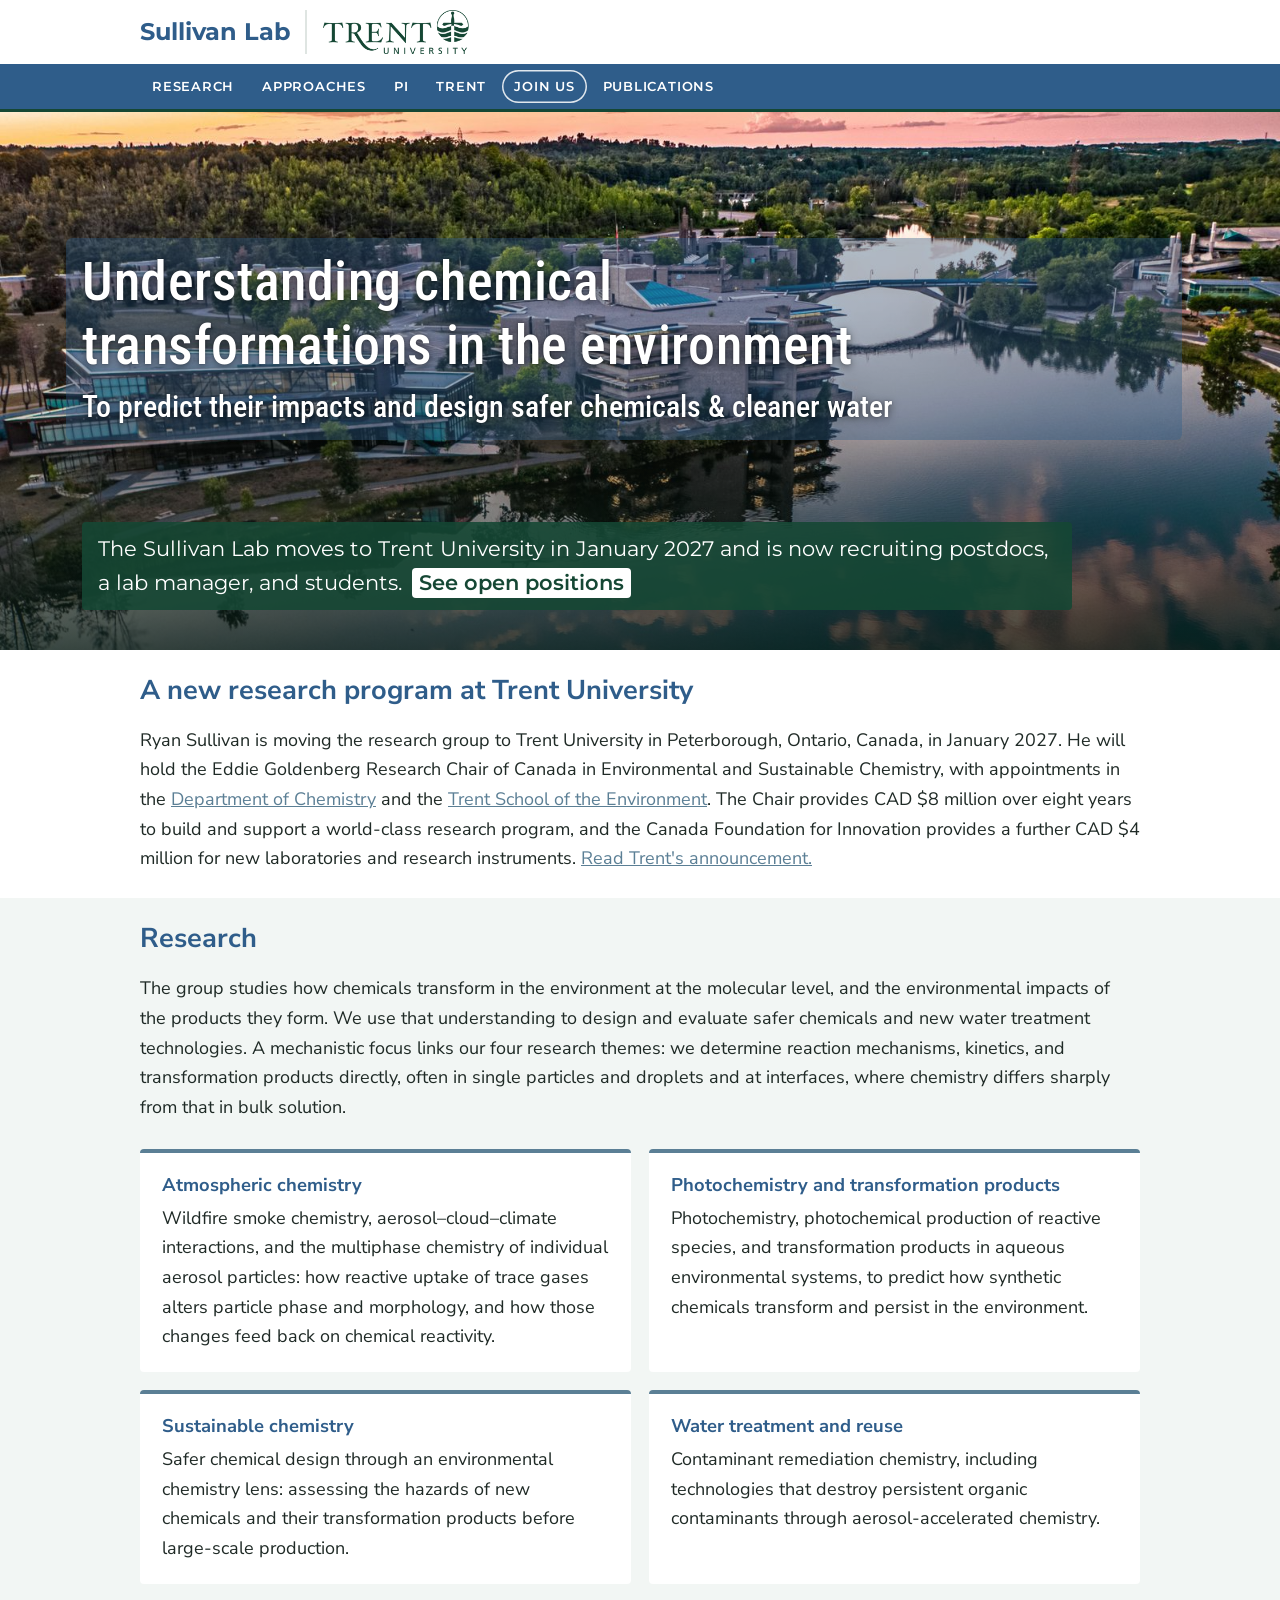
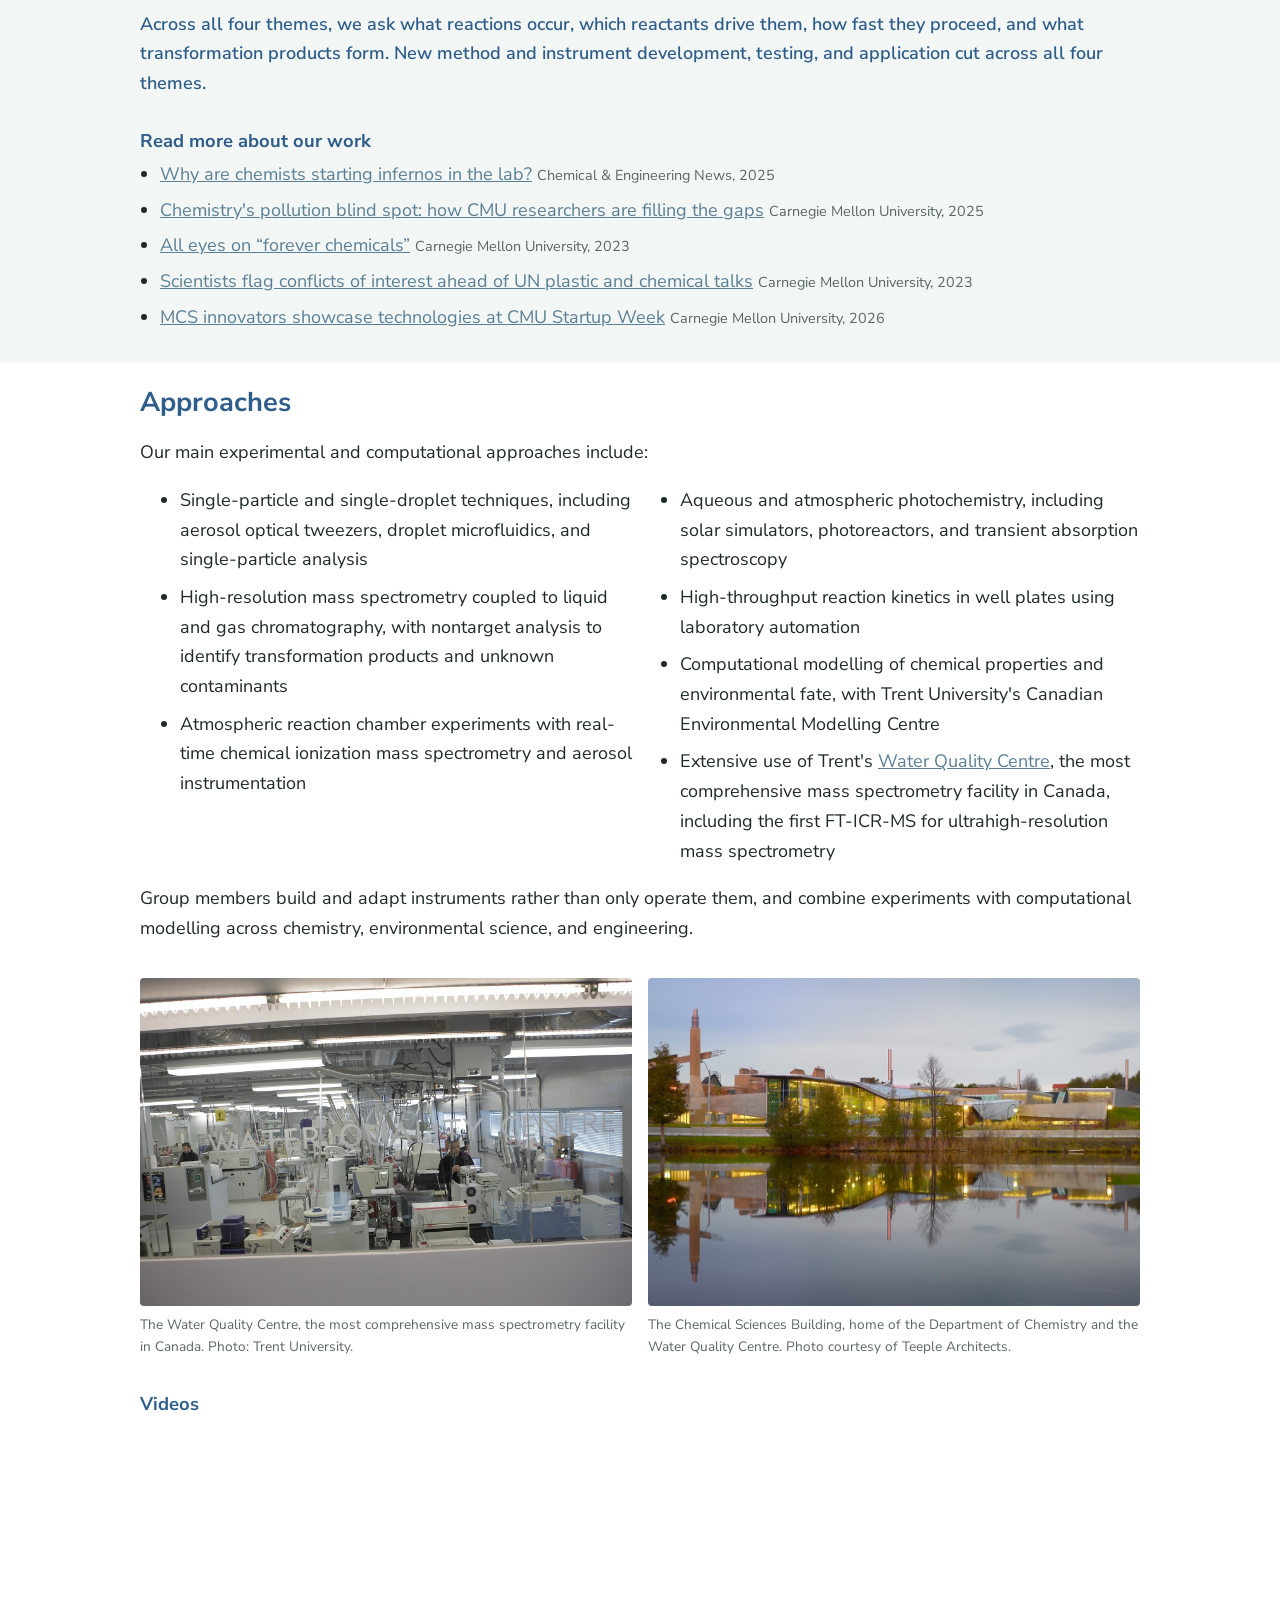
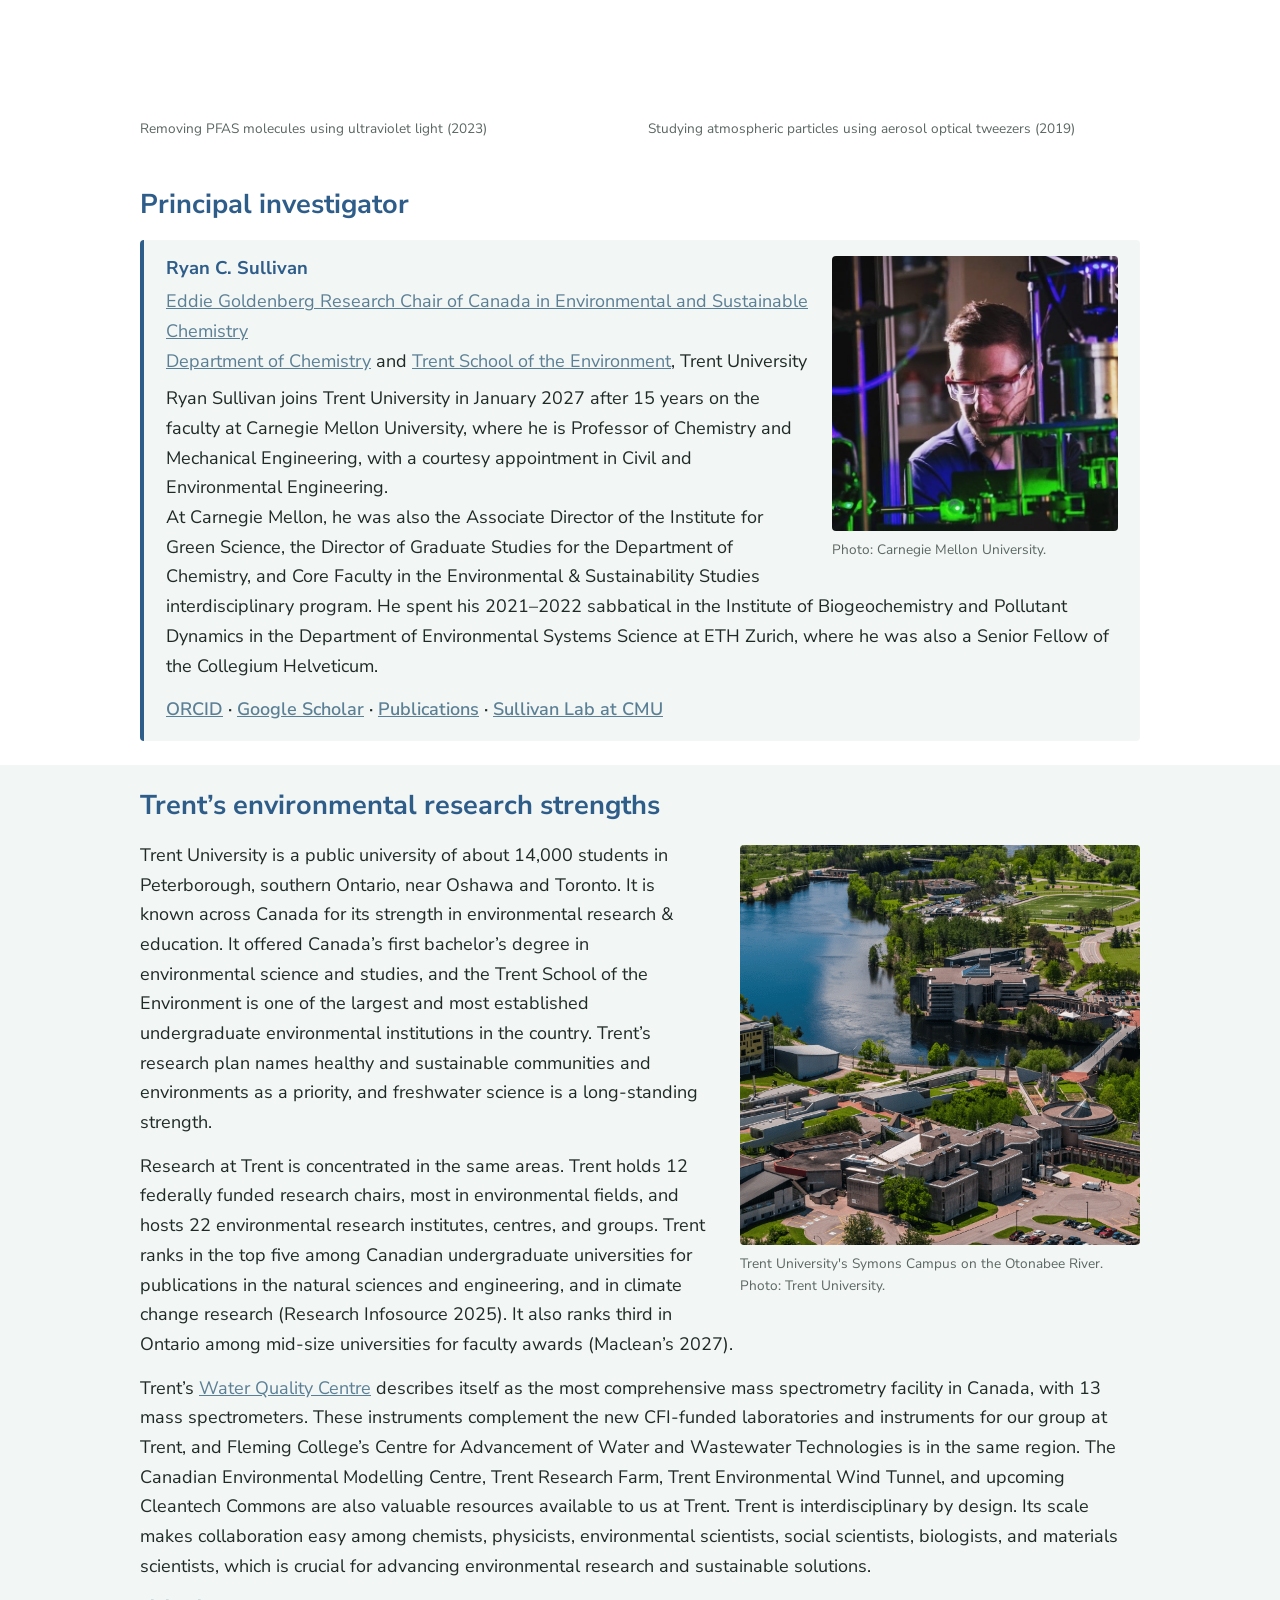
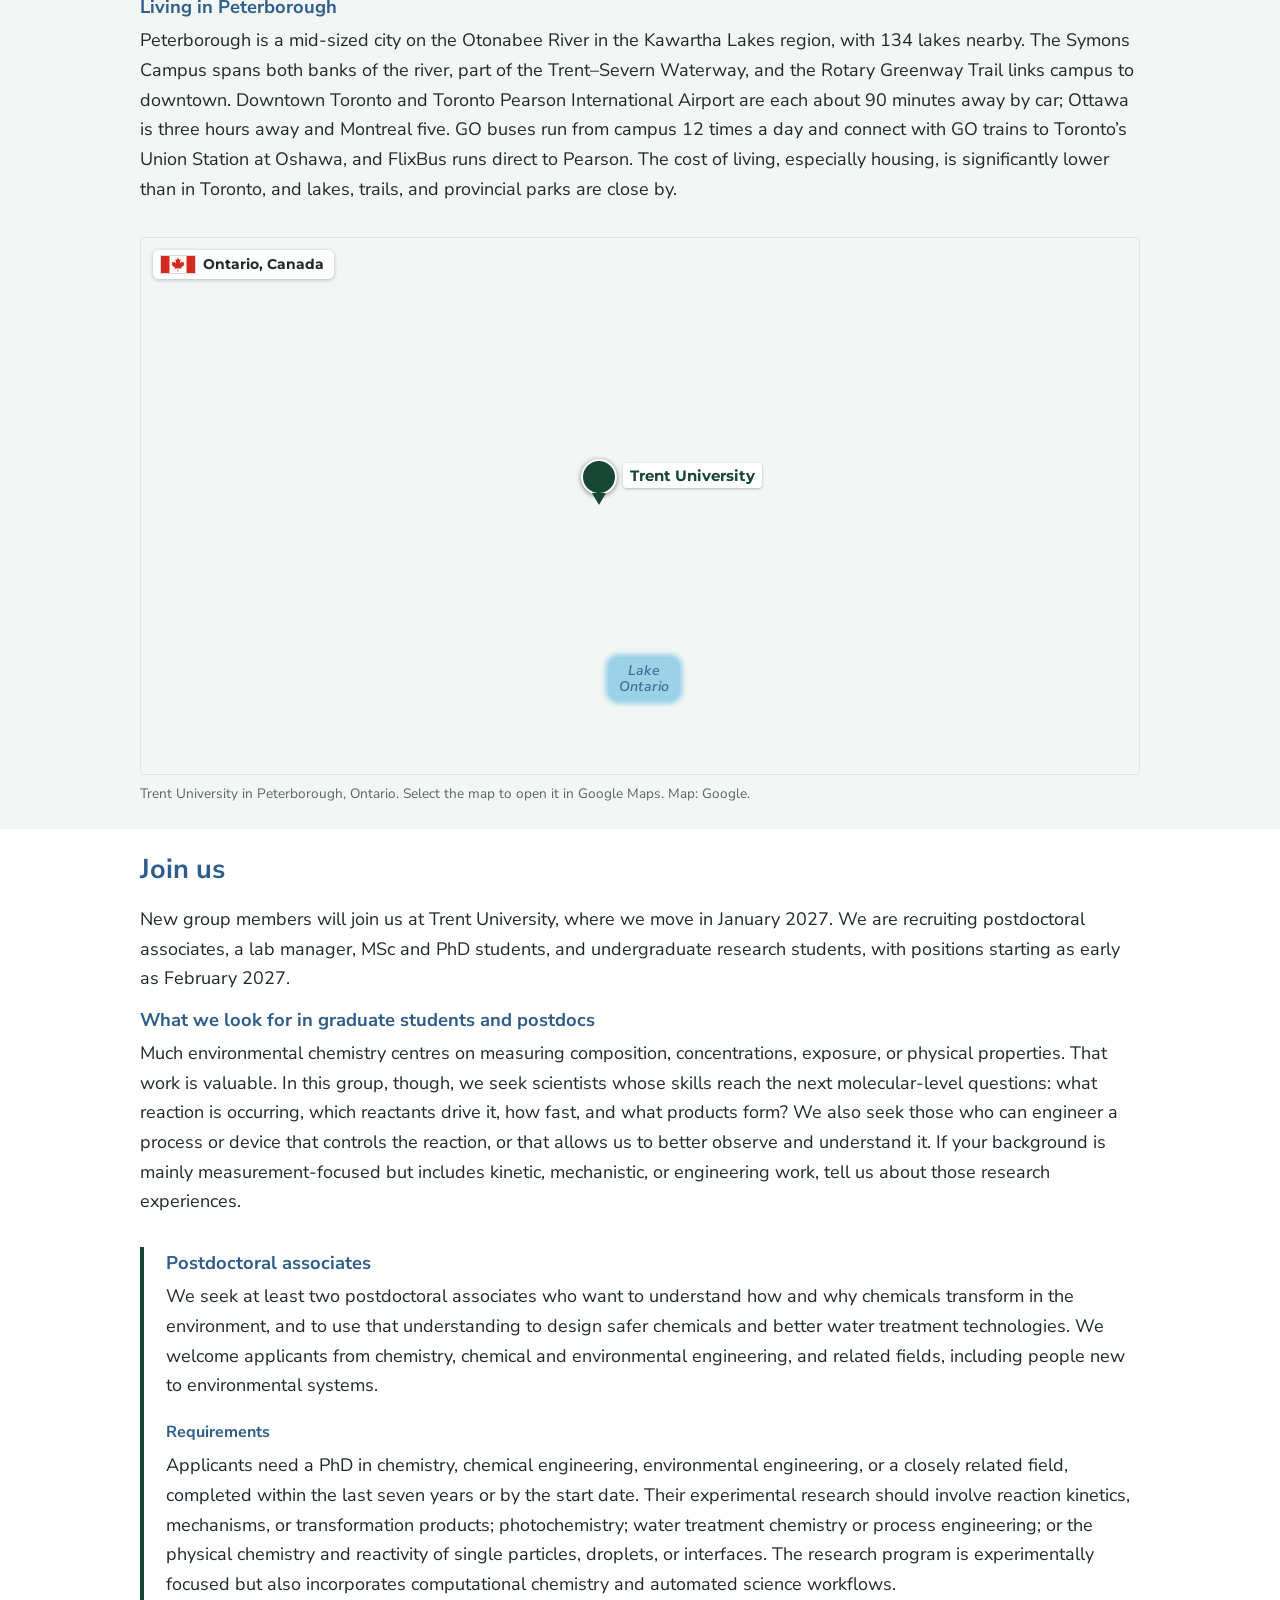
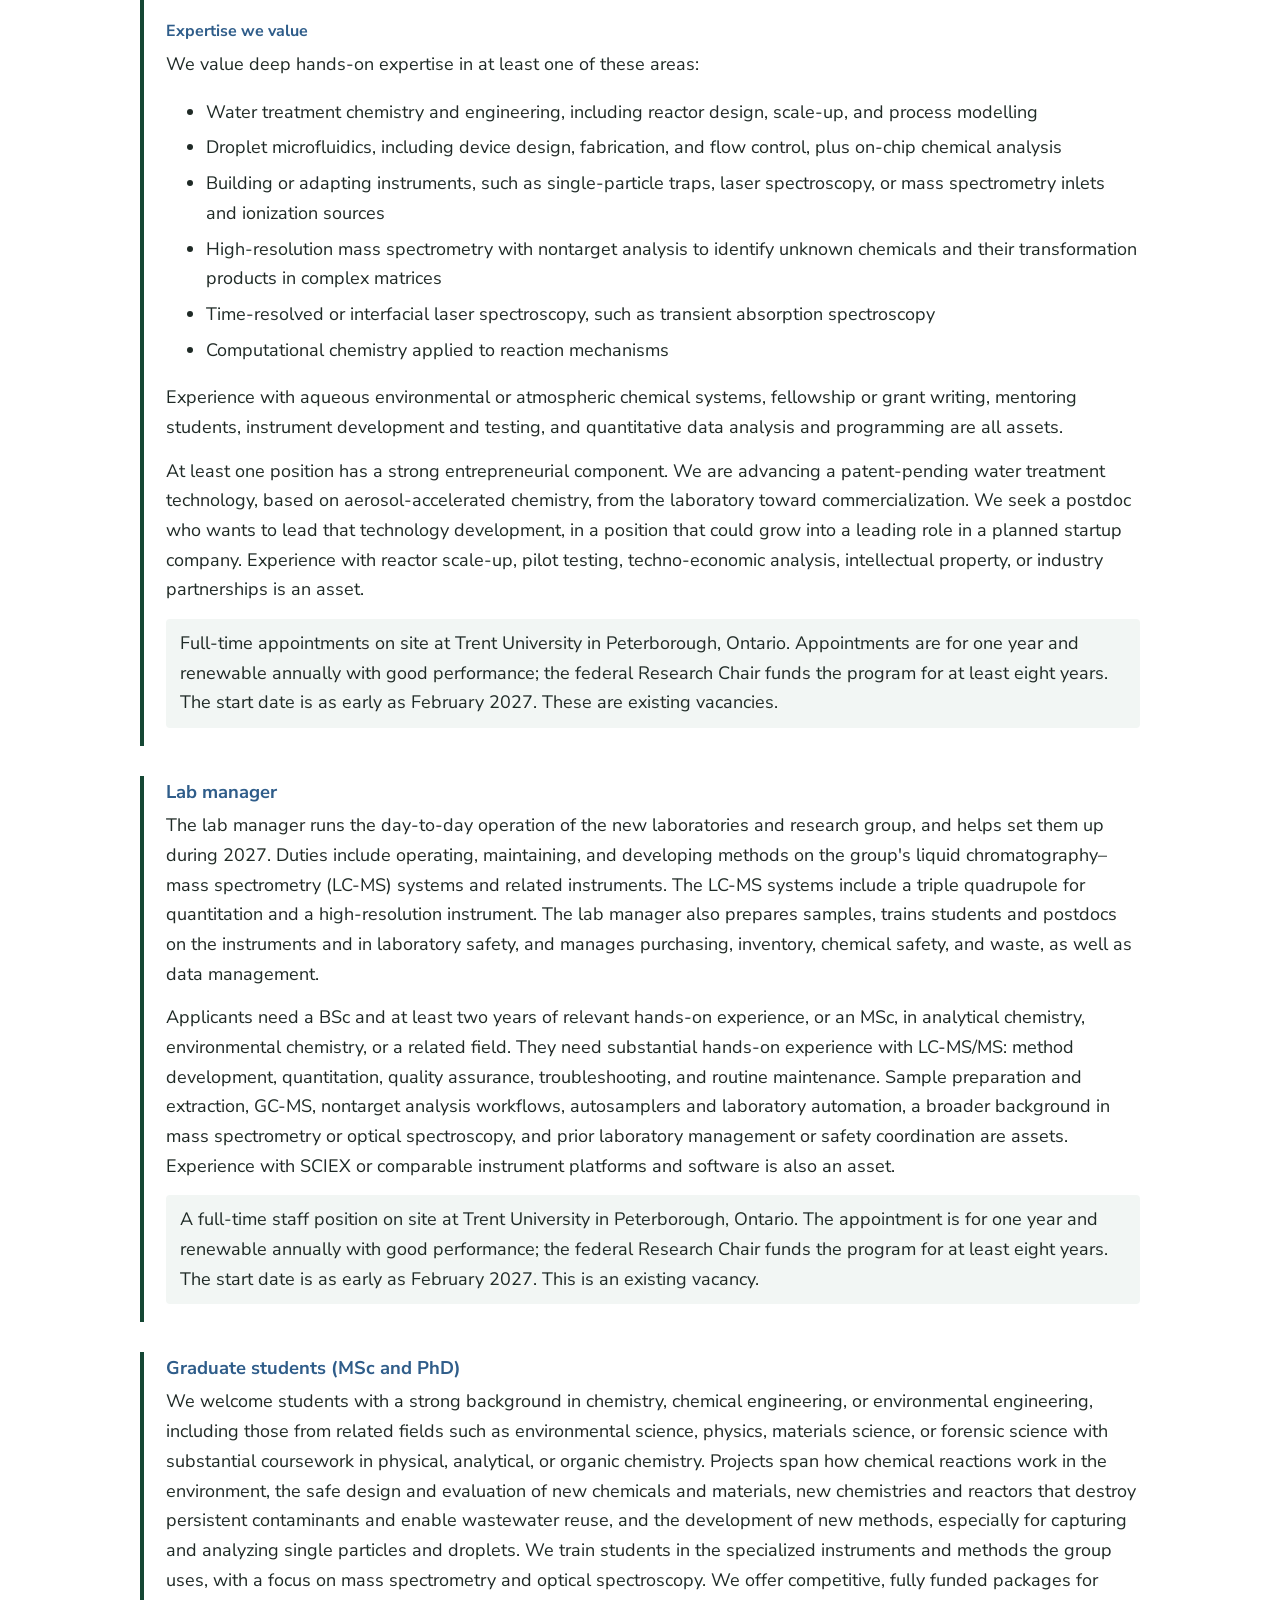
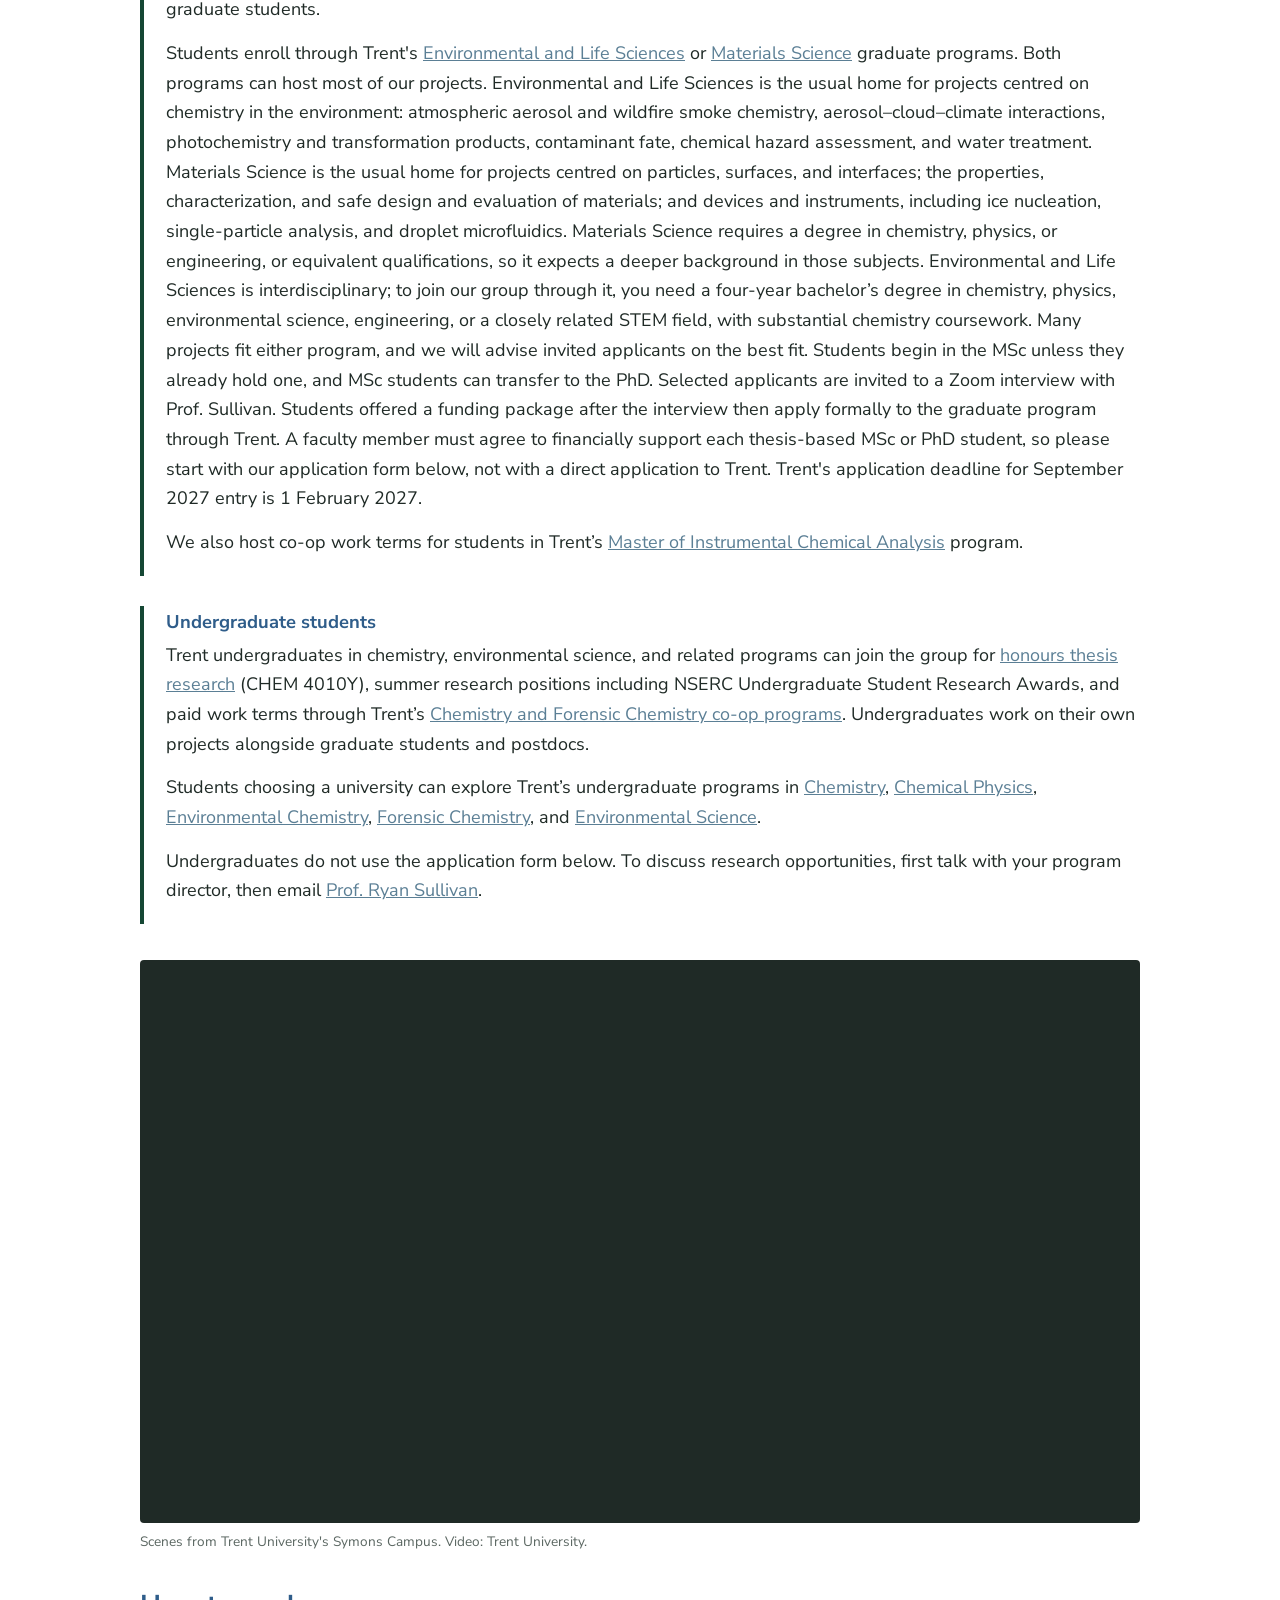
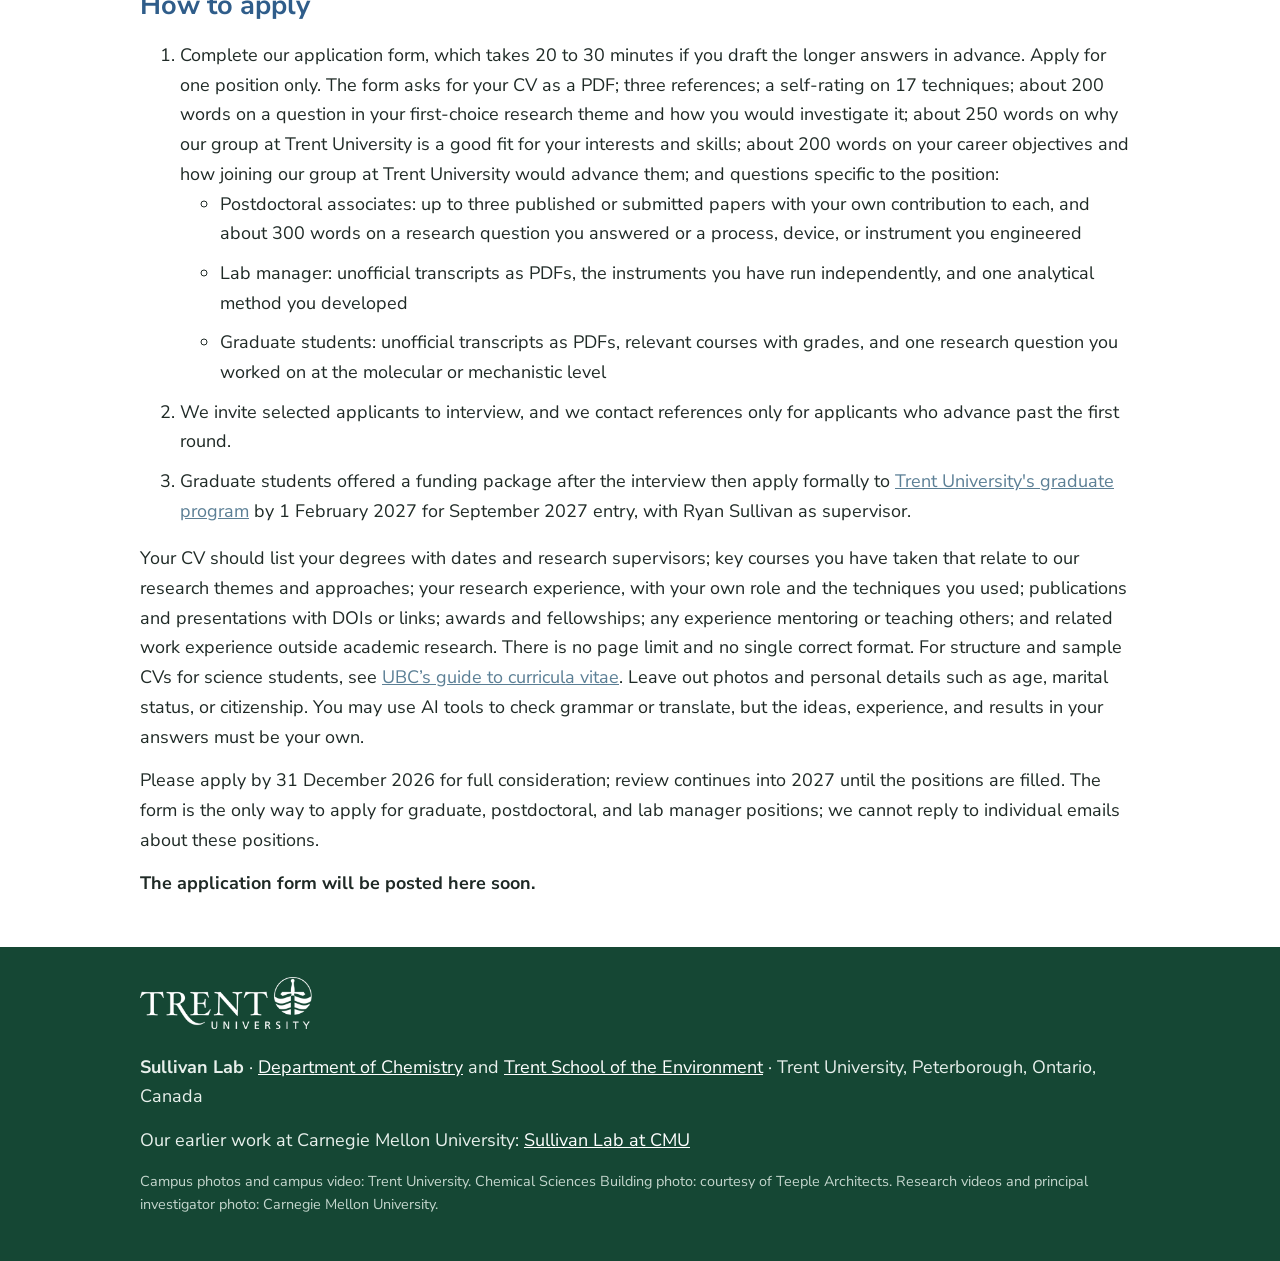
==== commit a0b5ae77: "Hero tagline: restore ampersand; stylesheet version 23 Co-Authored-By: Claude Opus 5.5 <noreply@anth" ====
--- a/index.html
+++ b/index.html
@@ -9,7 +9,7 @@
 <link rel="preconnect" href="https://fonts.googleapis.com">
 <link rel="preconnect" href="https://fonts.gstatic.com" crossorigin>
 <link href="https://fonts.googleapis.com/css2?family=Roboto+Condensed:wght@500&family=Montserrat:wght@400;600;700&family=Nunito+Sans:wght@400;600;700&display=swap" rel="stylesheet">
-<link rel="stylesheet" href="css/site.css?v=22">
+<link rel="stylesheet" href="css/site.css?v=23">
 <link rel="icon" type="image/svg+xml" href="images/favicon.svg">
 <meta property="og:type" content="website">
 <meta property="og:url" content="https://sullivanlab.ca/">
@@ -45,7 +45,7 @@
     <div class="wrap">
       <div class="hero-head">
         <h1>Understanding chemical transformations in the environment</h1>
-        <p class="tagline">To predict their impacts and design safer chemicals and cleaner water</p>
+        <p class="tagline">To predict their impacts and design safer chemicals &amp; cleaner water</p>
       </div>
       <p class="hero-news">The Sullivan Lab moves to Trent University in January 2027 and is now recruiting postdocs, a lab manager, and students. <a class="hero-cta" href="#join">See open positions</a></p>
     </div>
--- a/css/site.css
+++ b/css/site.css
@@ -65,10 +65,12 @@
 nav a.join { box-shadow: inset 0 0 0 1.5px rgba(255, 255, 255, 0.85); }
 
 /* Hero */
+/* The photo fills the hero behind the text. The hero grows with its text, so the text never runs past the photo,
+   and on wide but short windows it is capped at the screen height below the header, so the news band stays in view. */
 .hero { position: relative; }
-.hero img { width: 100%; height: clamp(520px, 42vw, 760px); object-fit: cover; object-position: center 15%; }
+.hero img { position: absolute; inset: 0; width: 100%; height: 100%; object-fit: cover; object-position: center 15%; }
 .hero-text {
-  position: absolute; inset: 0; display: flex; align-items: stretch;
+  position: relative; display: flex; align-items: stretch; min-height: clamp(520px, 42vw, 760px); min-height: min(clamp(520px, 42vw, 760px), calc(100svh - 112px));
   background: linear-gradient(to top, rgba(10, 30, 22, 0.78) 0%, rgba(10, 30, 22, 0.15) 45%, rgba(10, 30, 22, 0) 70%);
   padding-top: calc(clamp(28px, 3.5vw, 56px) + clamp(78px, 6.3vw, 114px)); padding-bottom: 40px;
 }
@@ -81,6 +83,7 @@
 .hero .hero-head { width: fit-content; max-width: 100%; margin-left: -16px; padding: 12px 16px 14px; border-radius: 6px; background: rgba(47, 93, 138, 0.38); }
 @media (max-width: 1120px) { .hero .hero-head { margin-left: -8px; padding: 10px 8px 12px; } }
 .hero .hero-head .tagline { margin-bottom: 0; }
+.hero h1, .hero .tagline { text-wrap: balance; }
 .hero-text .wrap > .hero-head + .hero-news { margin-top: 22px; }
 .hero .hero-news { display: inline-block; font-family: Montserrat, Arial, sans-serif; font-weight: 400; font-size: clamp(1.27rem, 1.61vw, 1.61rem); max-width: 990px; margin: 0; padding: 10px 16px; border-radius: 4px; background: rgba(21, 71, 52, 0.88); }
 .hero-cta { display: inline-block; margin-left: 4px; padding: 1px 7px; border-radius: 4px; background: var(--white); color: var(--green); font-weight: 600; line-height: 1.35; text-decoration: none; white-space: nowrap; }
@@ -207,11 +210,8 @@
   nav { gap: 0; flex-wrap: nowrap; justify-content: space-between; }
   nav a { padding: 4px 6px; font-size: 10px; letter-spacing: 0; }
   nav a[href$="#pi"] { display: none; } /* PI section stays; its menu link is dropped on phones to fit one line */
-  /* Let the hero grow with its text so the heading never spills above the photo */
-  .hero { display: grid; }
-  .hero img, .hero-text { grid-area: 1 / 1; }
-  .hero img { height: 100%; min-height: 340px; }
-  .hero-text { position: relative; inset: auto; padding-top: 24px; padding-bottom: 20px; }
+  .hero img { object-position: 45% 30%; }
+  .hero-text { min-height: 340px; padding-top: 18px; padding-bottom: 16px; }
   .section { padding: 20px 0; }
   .map-badge { left: 8px; top: 8px; gap: 6px; padding: 4px 8px 4px 6px; font-size: 12px; }
   .map-badge img { width: 26px; height: 13px; }
@@ -241,11 +241,12 @@
 
 /* Phones: tagline and news line sizes; the call-to-action moves below the news line as a larger tap target */
 @media (max-width: 720px) {
-  .hero h1 { font-size: 1.93rem; margin-bottom: 10px; }
-  .hero .tagline { font-size: 1.32rem; margin-bottom: 16px; }
-  .hero .hero-news { font-size: 0.96rem; line-height: 1.55; padding: 10px 14px; margin-bottom: 0; }
-  .hero-cta { display: block; width: max-content; margin: 10px 0 0; padding: 8px 16px; font-size: 1.05rem; line-height: 1.4; }
+  .hero h1 { font-size: 1.6rem; line-height: 1.15; margin-bottom: 6px; }
+  .hero .tagline { font-size: 1.12rem; margin-bottom: 0; }
+  .hero-text .wrap > .hero-head + .hero-news { margin-top: 14px; }
+  .hero .hero-news { font-size: 0.9rem; line-height: 1.5; padding: 9px 12px; margin-bottom: 0; }
+  .hero-cta { display: block; width: max-content; margin: 8px 0 0; padding: 7px 14px; font-size: 0.95rem; line-height: 1.4; }
 }
 @media (max-width: 720px) {
-  .hero .hero-head { margin-left: -8px; padding: 10px 8px 12px; }
-}
+  .hero .hero-head { margin-left: -8px; padding: 8px 8px 10px; }
+}
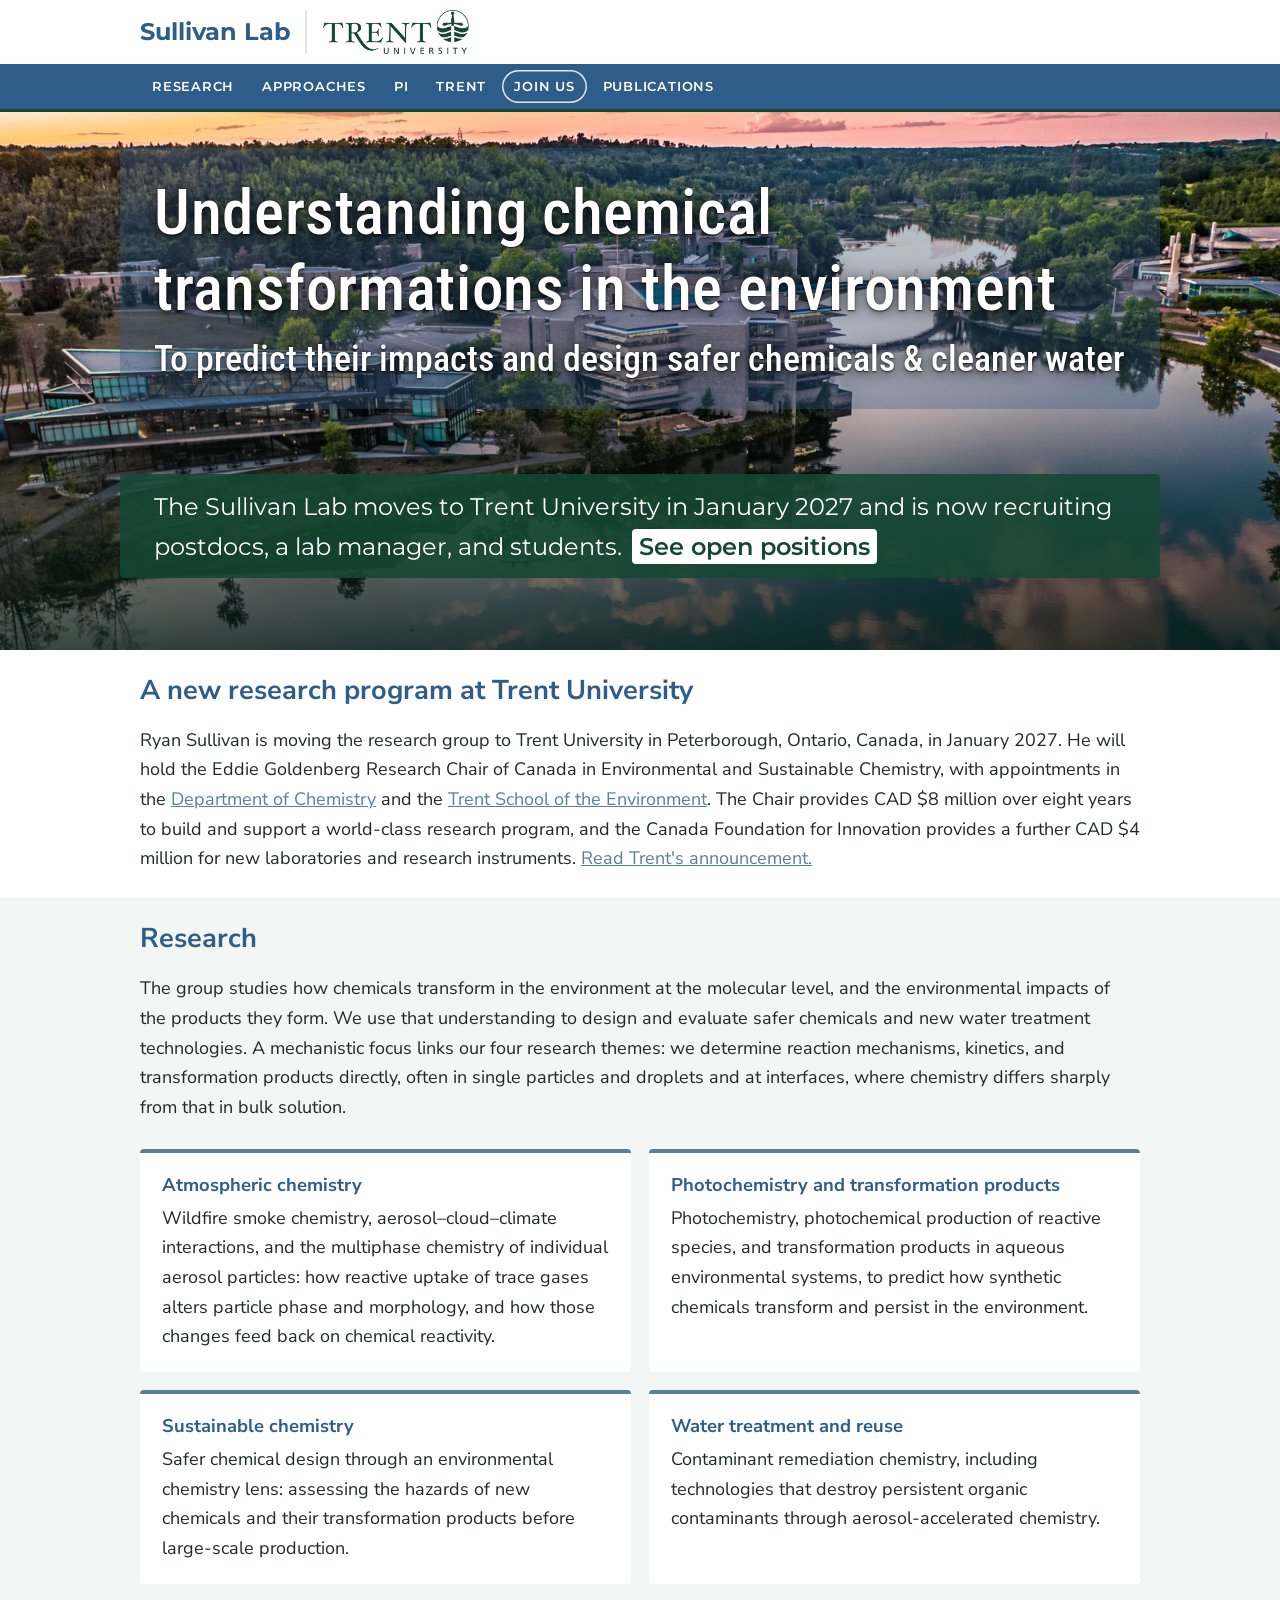
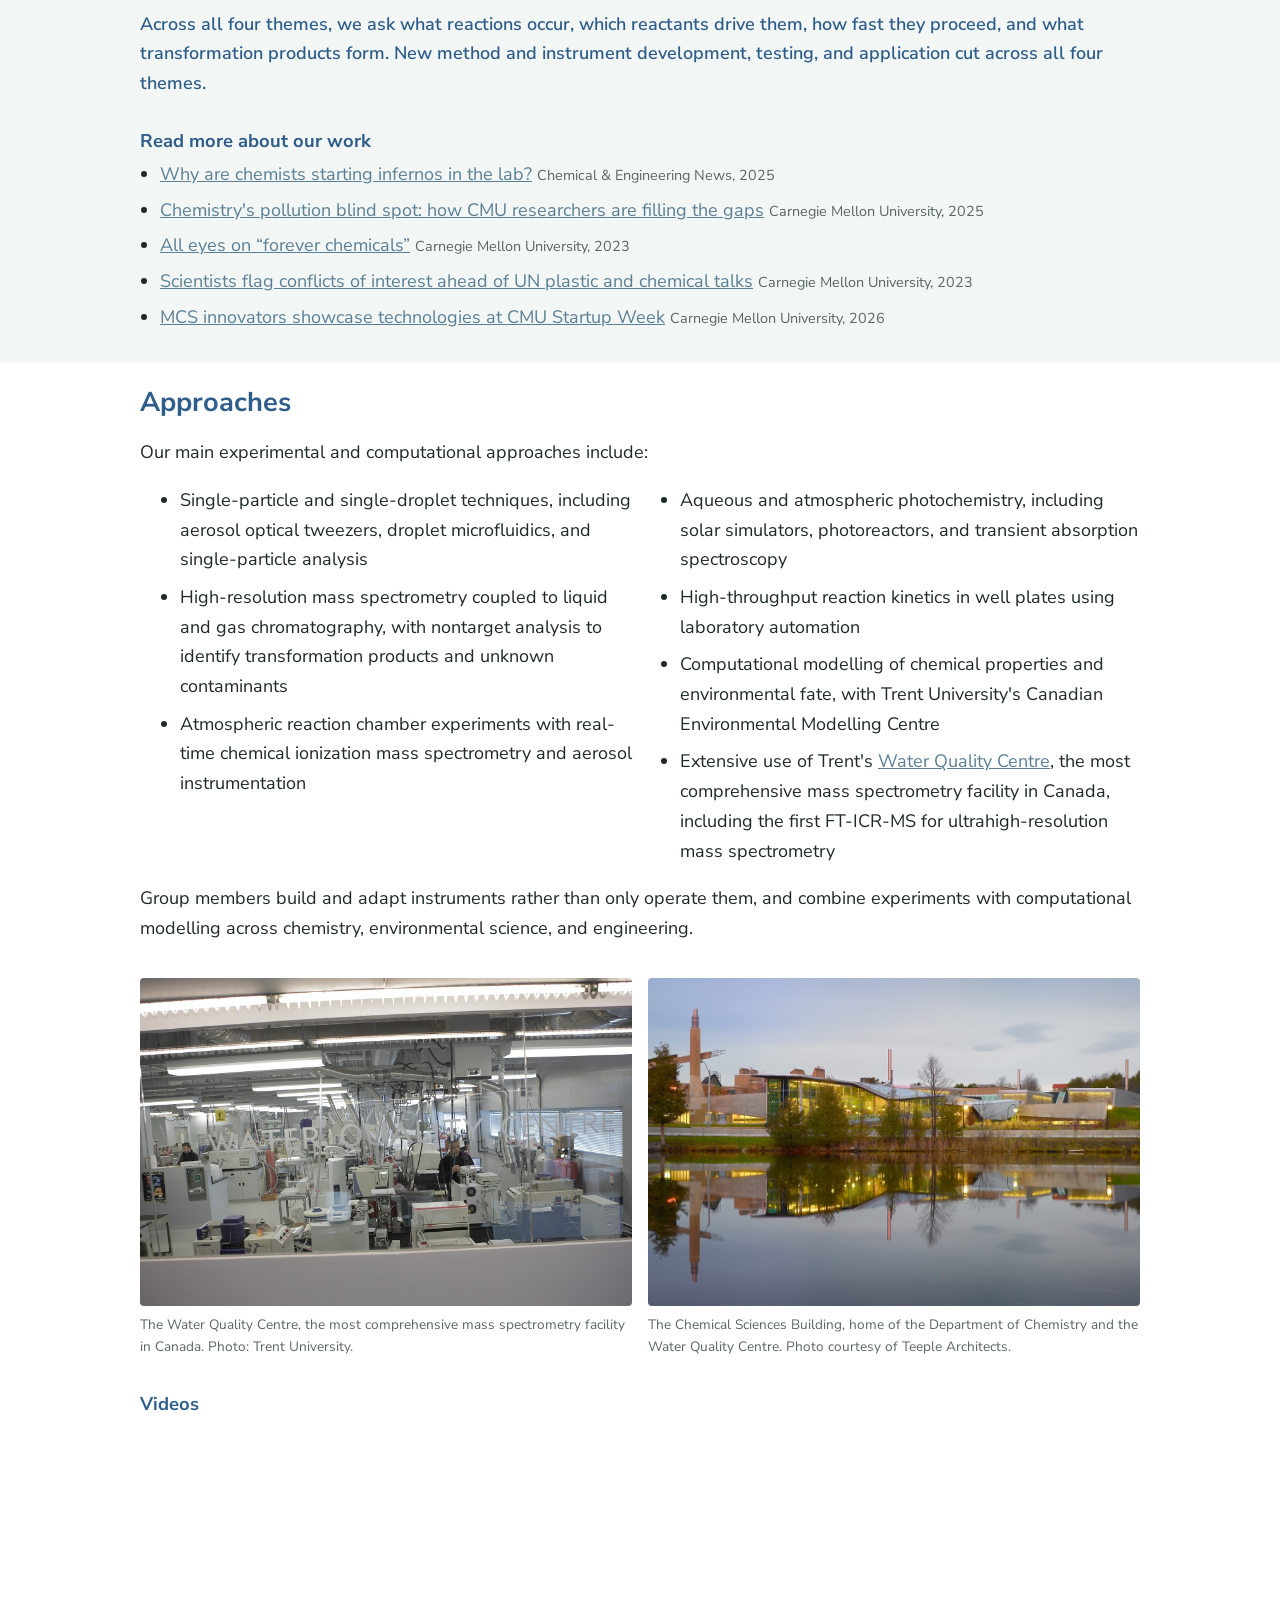
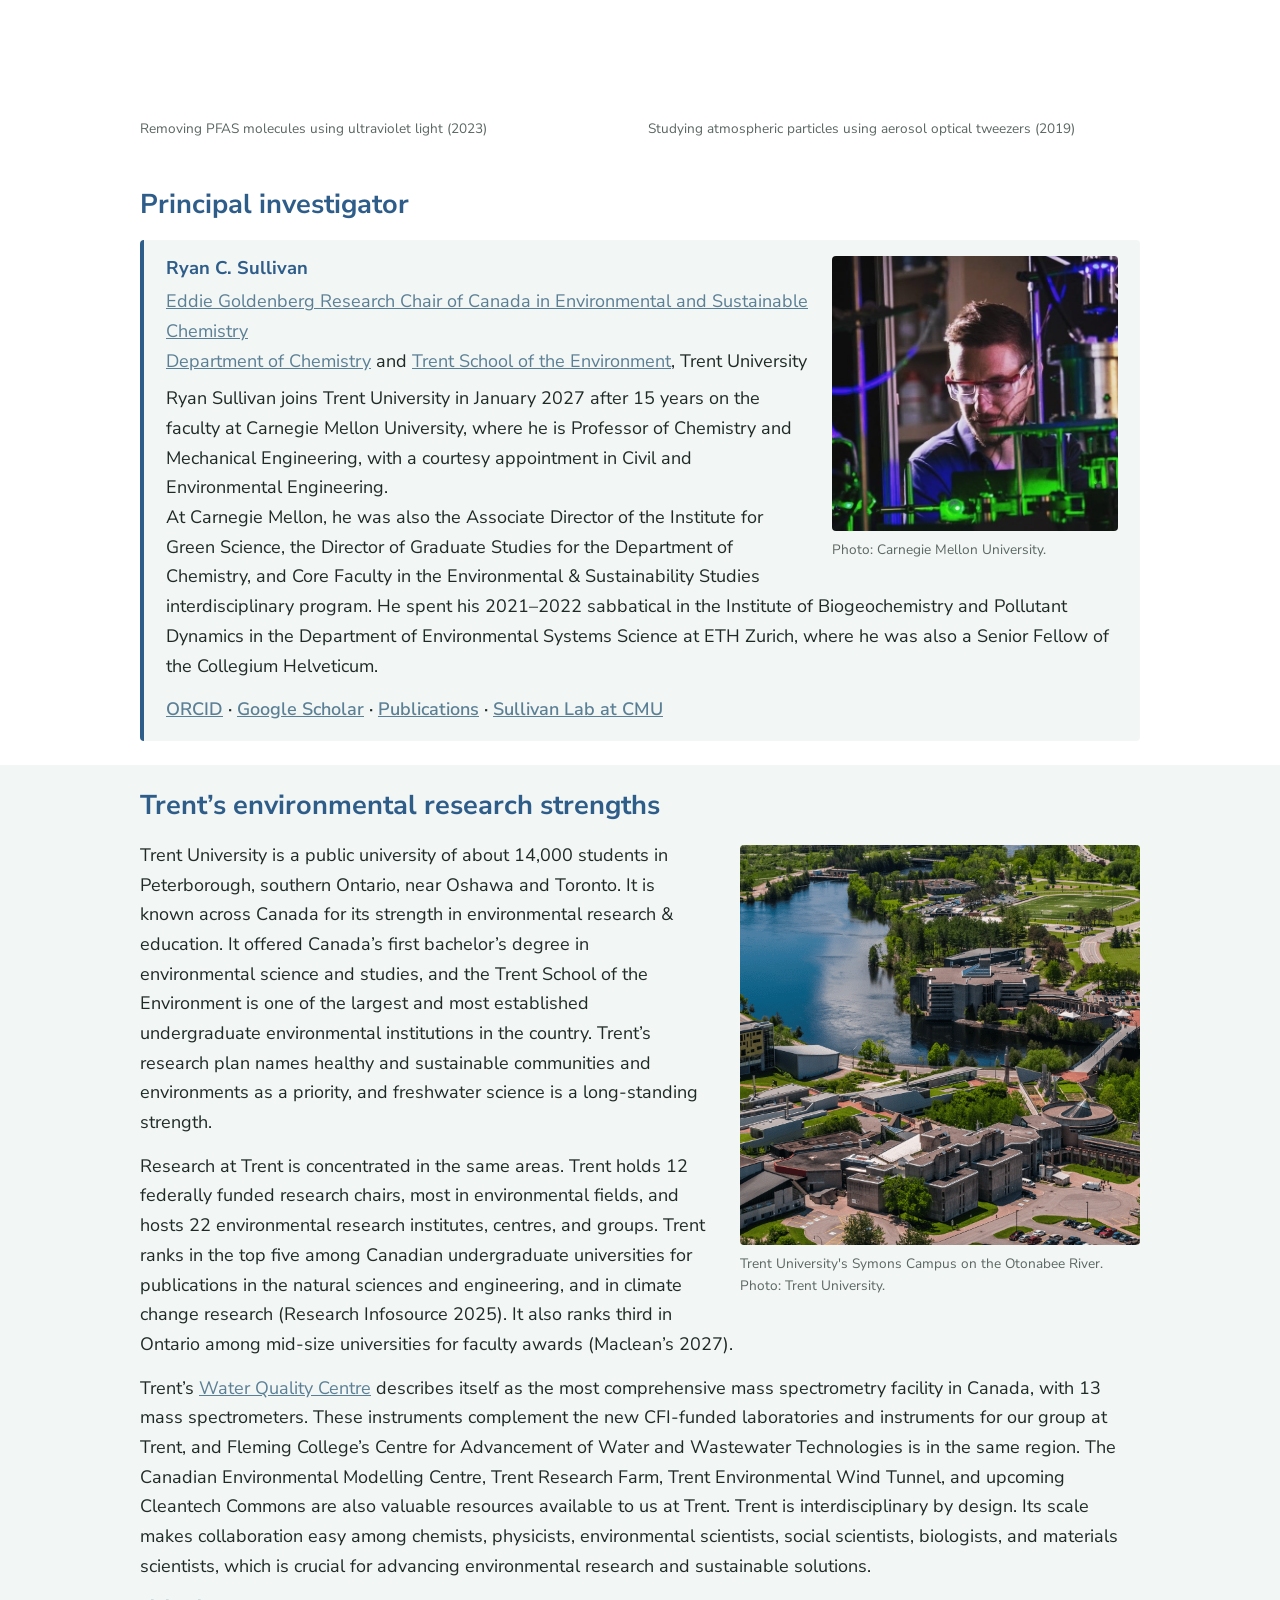
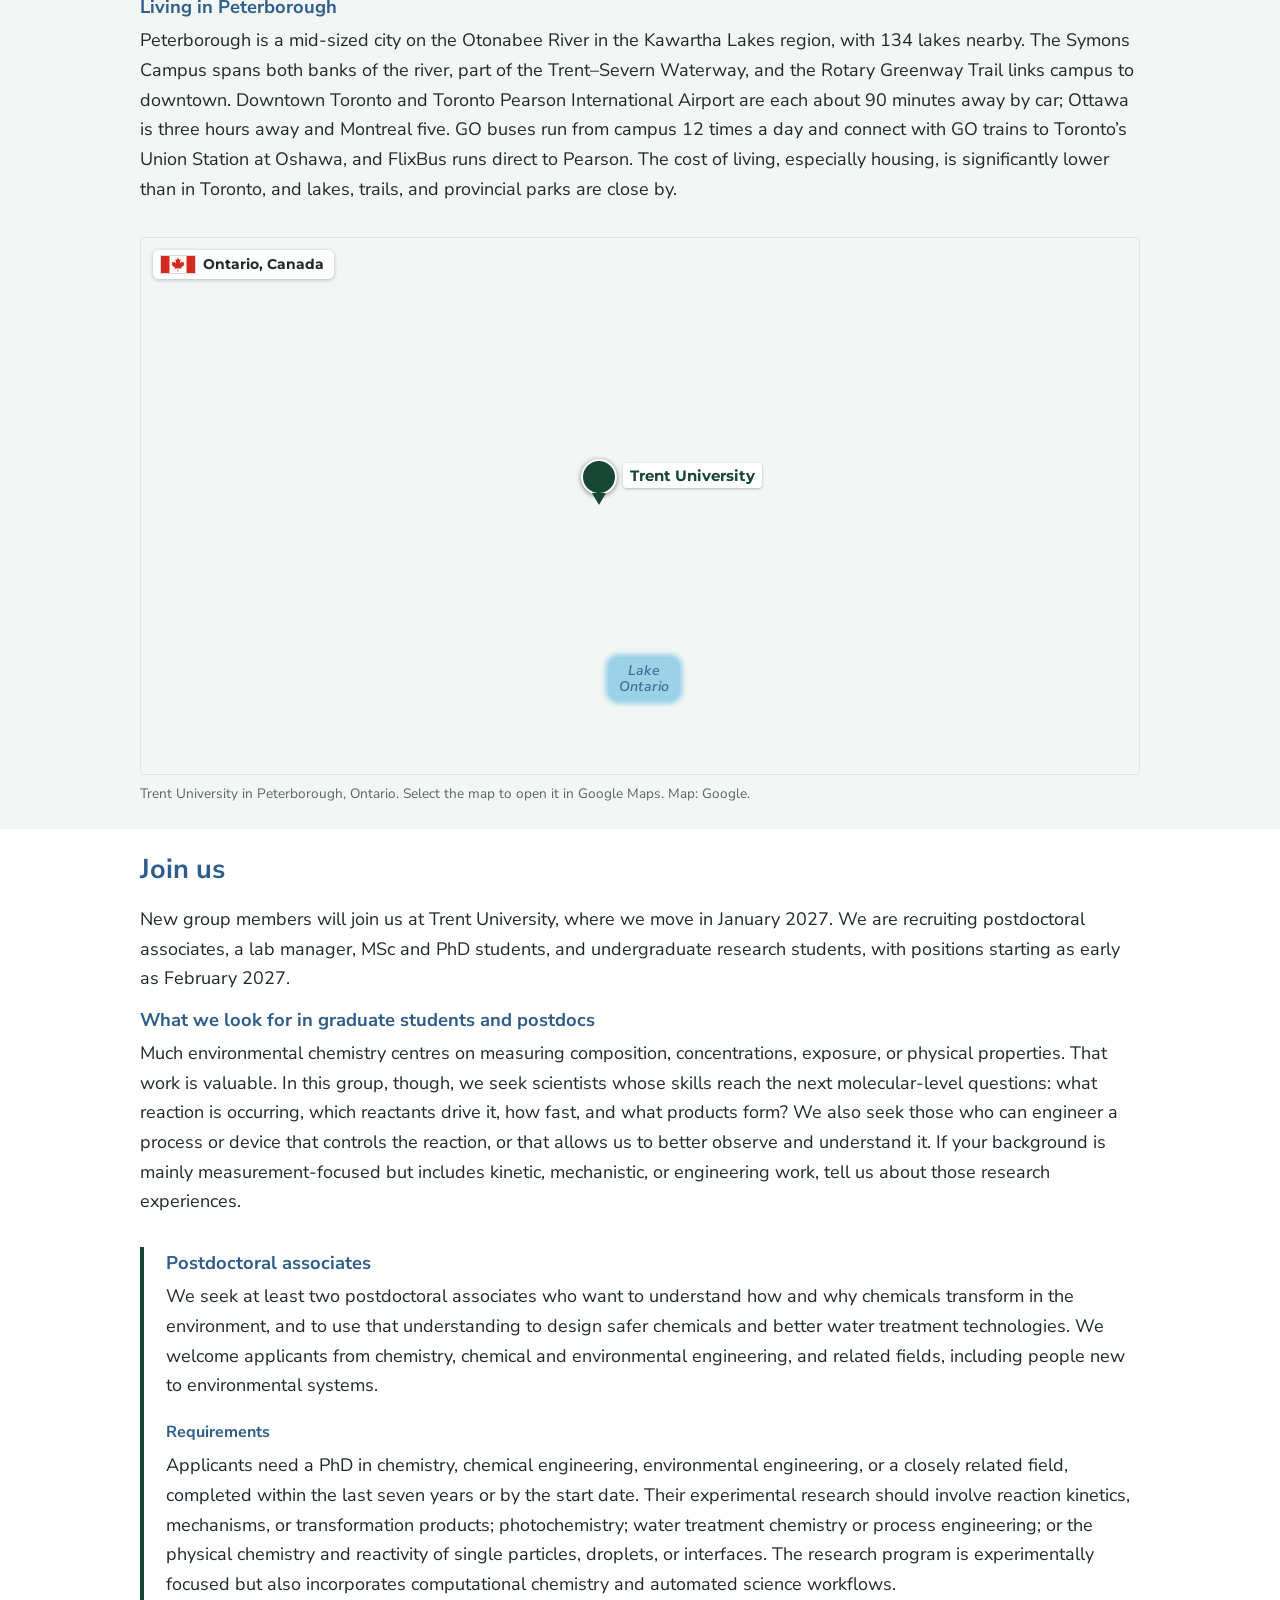
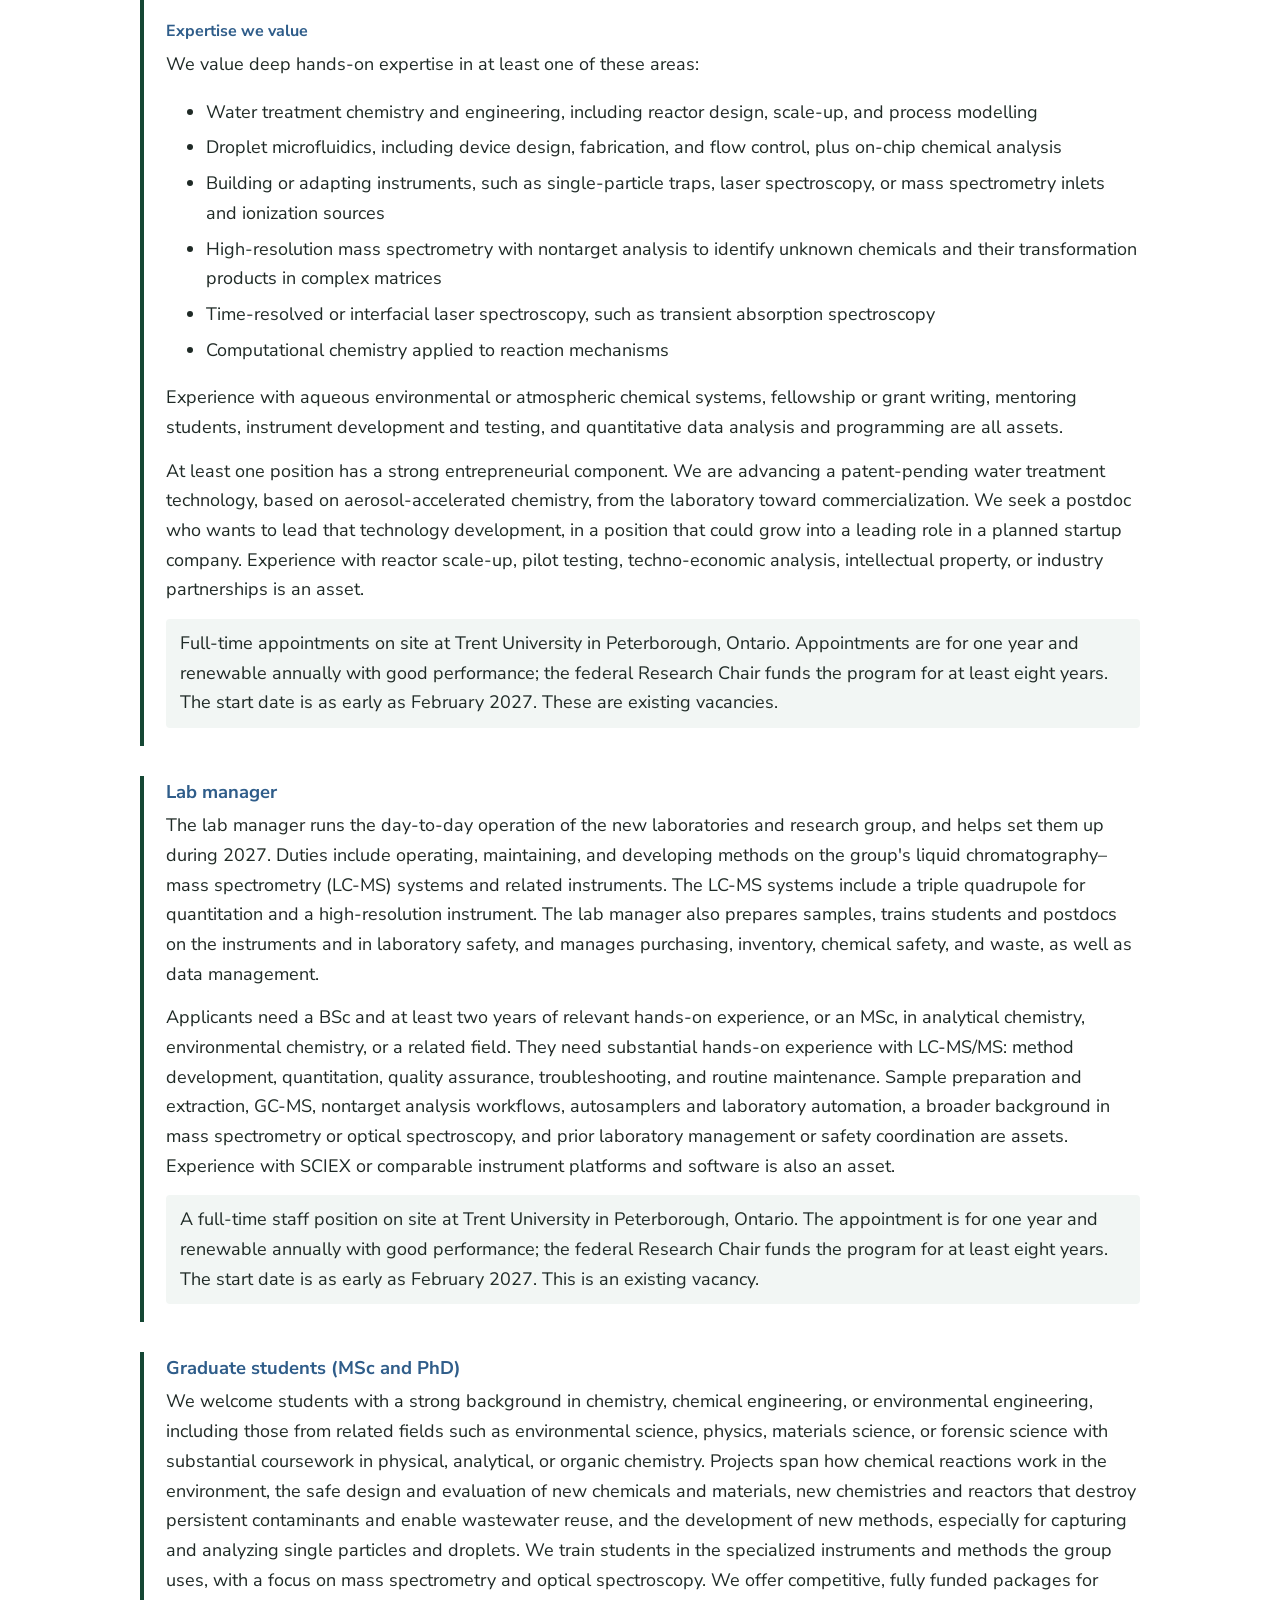
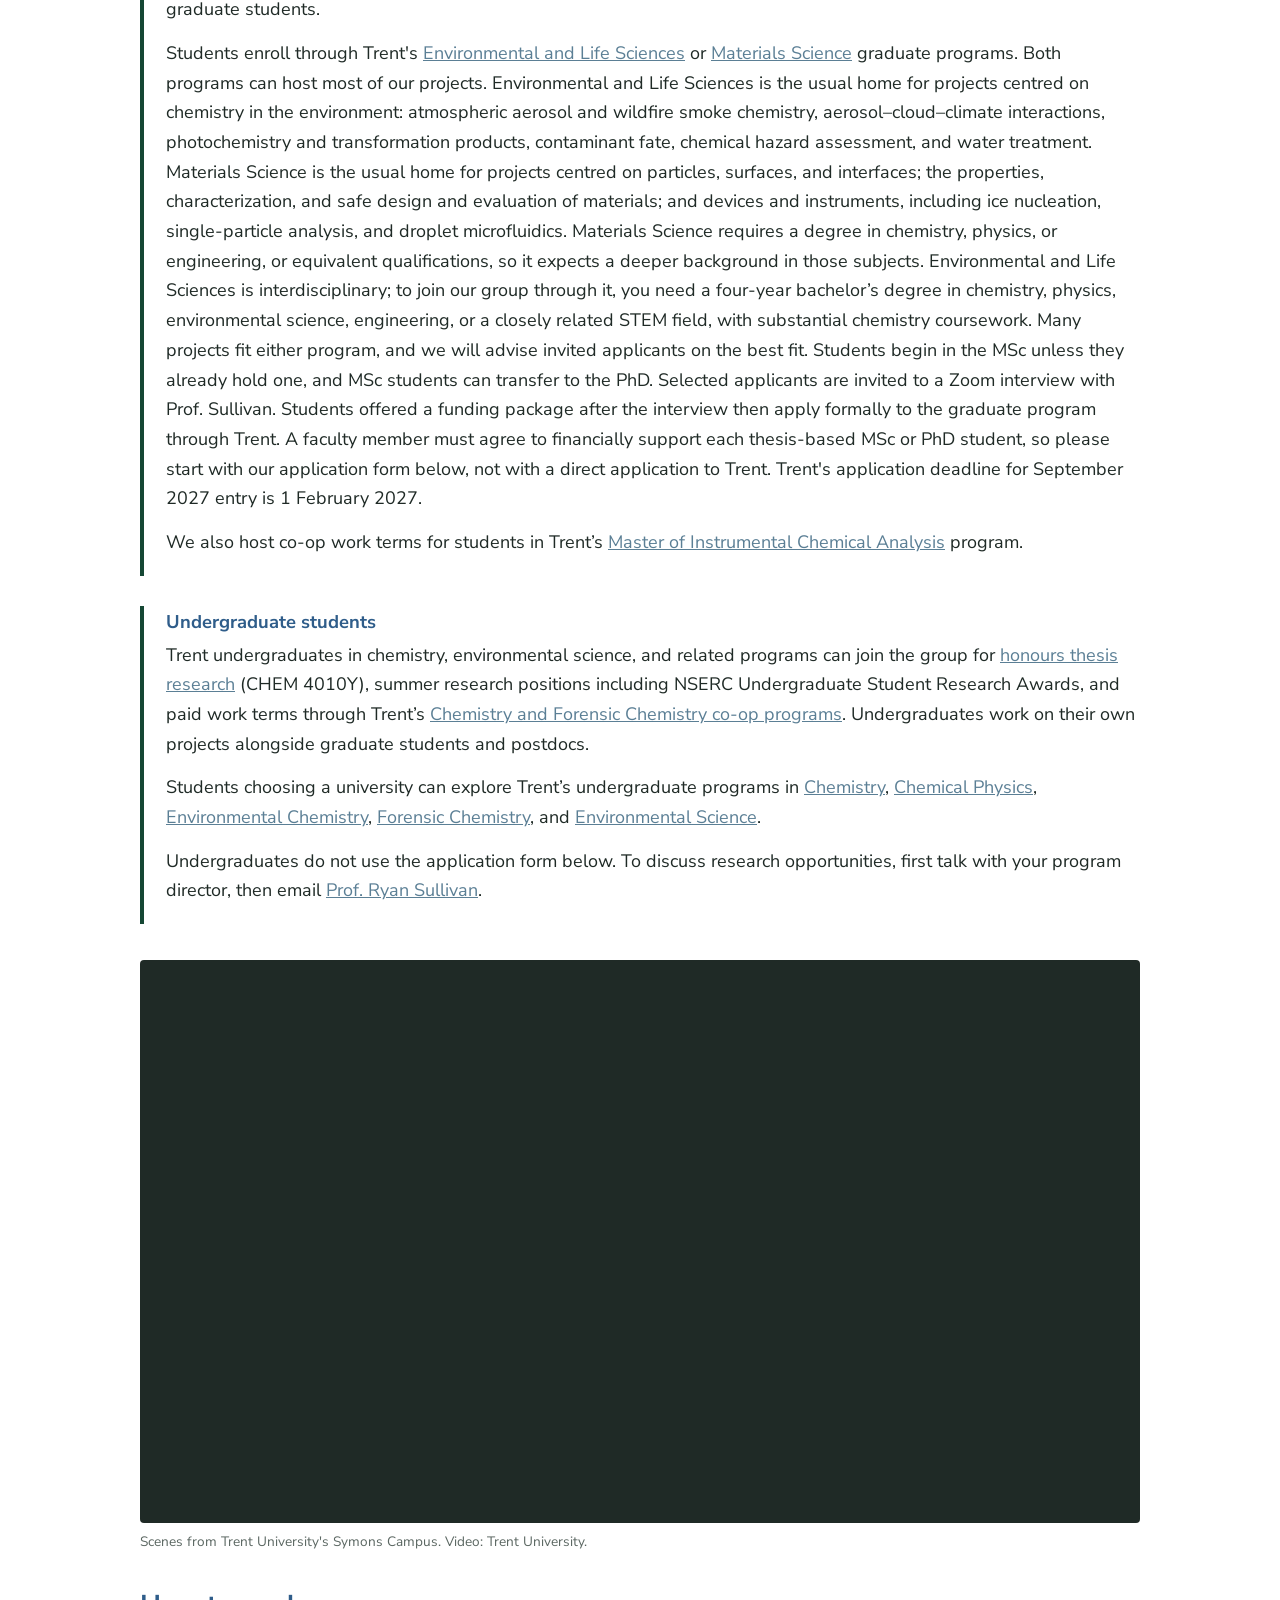
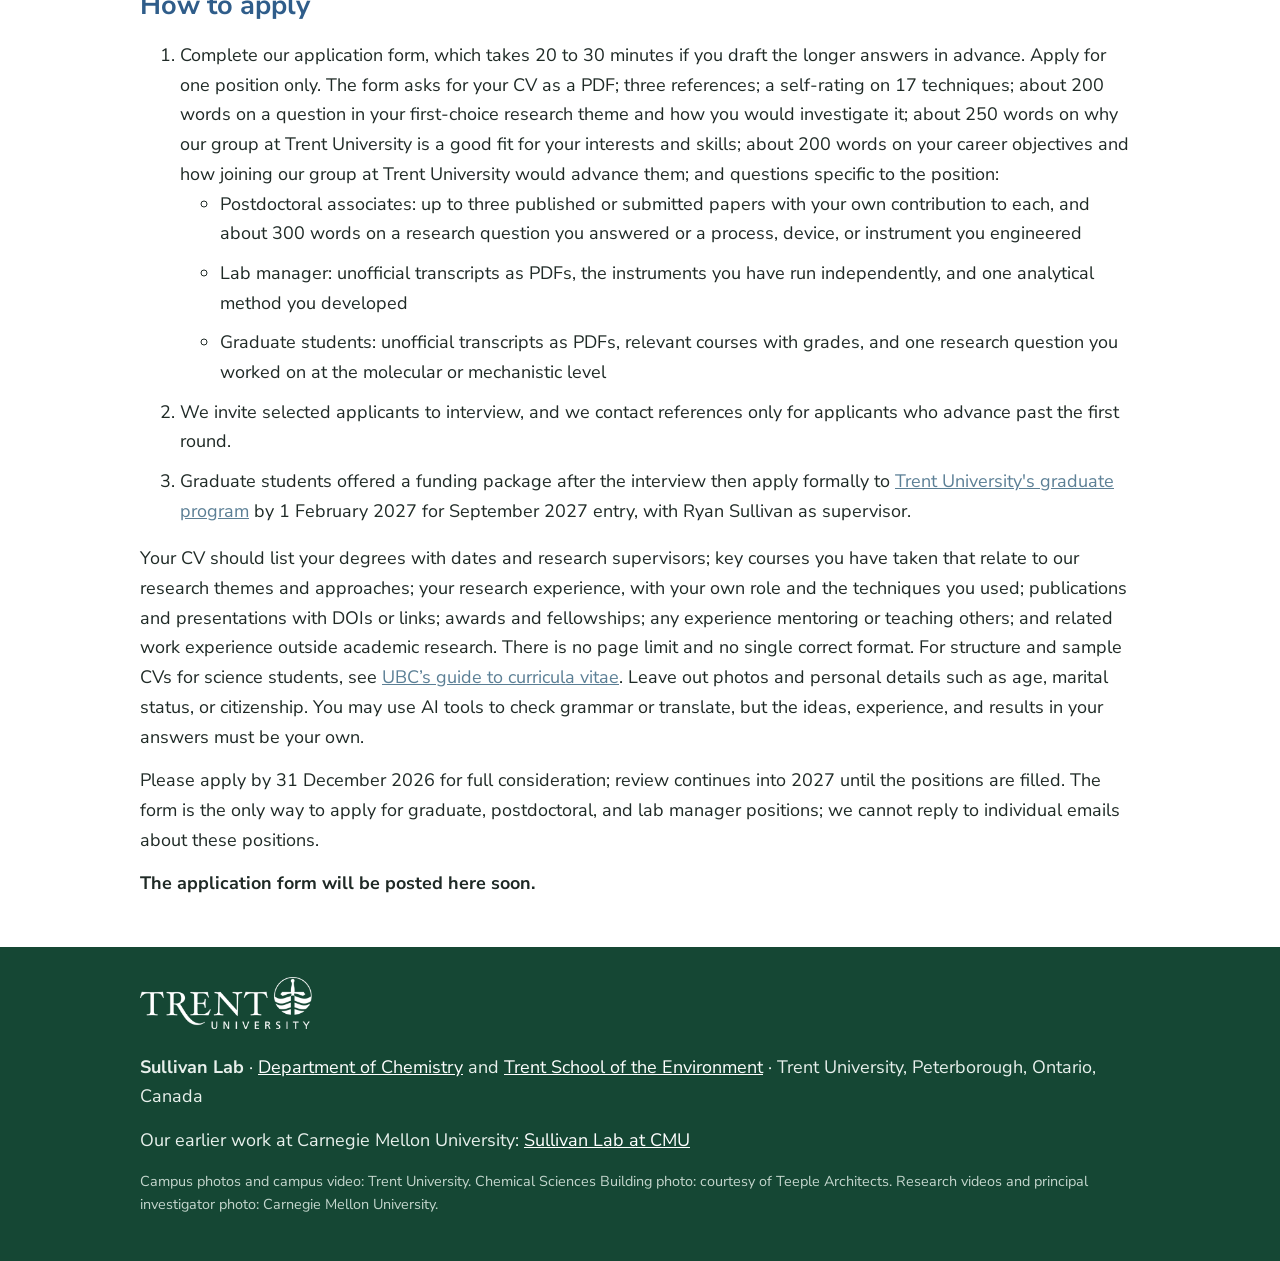
==== commit 47194b77: "Hero: banner centred 30% down the photo and fitted to its text; matched box widths and aligned text;" ====
--- a/index.html
+++ b/index.html
@@ -9,7 +9,7 @@
 <link rel="preconnect" href="https://fonts.googleapis.com">
 <link rel="preconnect" href="https://fonts.gstatic.com" crossorigin>
 <link href="https://fonts.googleapis.com/css2?family=Roboto+Condensed:wght@500&family=Montserrat:wght@400;600;700&family=Nunito+Sans:wght@400;600;700&display=swap" rel="stylesheet">
-<link rel="stylesheet" href="css/site.css?v=23">
+<link rel="stylesheet" href="css/site.css?v=24">
 <link rel="icon" type="image/svg+xml" href="images/favicon.svg">
 <meta property="og:type" content="website">
 <meta property="og:url" content="https://sullivanlab.ca/">
@@ -44,8 +44,8 @@
   <div class="hero-text">
     <div class="wrap">
       <div class="hero-head">
-        <h1>Understanding chemical transformations in the environment</h1>
-        <p class="tagline">To predict their impacts and design safer chemicals &amp; cleaner water</p>
+        <h1>Understanding chemical transformations in the&nbsp;environment</h1>
+        <p class="tagline">To predict their impacts and design safer chemicals &amp; cleaner&nbsp;water</p>
       </div>
       <p class="hero-news">The Sullivan Lab moves to Trent University in January 2027 and is now recruiting postdocs, a lab manager, and students. <a class="hero-cta" href="#join">See open positions</a></p>
     </div>
@@ -298,6 +298,53 @@
 </footer>
 
 <script>
+/* Fits the blue banner to the longest line of the headline and line 1, so it has equal space on both sides.
+   If narrowing the banner makes the balanced lines re-wrap, it widens in small steps until they match again. */
+(function () {
+  var head = document.querySelector('.hero-head');
+  if (!head || !document.createRange) return;
+  var parts = head.querySelectorAll('h1, .tagline');
+  function lines() {
+    var n = [], right = 0;
+    [].forEach.call(parts, function (el) {
+      var r = document.createRange(); r.selectNodeContents(el);
+      var rects = r.getClientRects(); n.push(rects.length);
+      [].forEach.call(rects, function (rc) { if (rc.right > right) right = rc.right; });
+    });
+    return { count: n.join(), right: right };
+  }
+  function fit() {
+    head.style.width = '';
+    if (window.matchMedia('(max-width: 720px)').matches) { matchNews(); return; }
+    var full = head.getBoundingClientRect(), before = lines();
+    if (before.right <= full.left) return;
+    var w = Math.ceil(before.right - full.left + parseFloat(getComputedStyle(head).paddingRight) + 2);
+    head.style.width = w + 'px';
+    while (lines().count !== before.count && w < full.width) { w += 6; head.style.width = w + 'px'; }
+    if (lines().count !== before.count) head.style.width = '';
+    matchNews();
+  }
+  /* Sets the green band to the blue banner's width, unless narrowing it would add a line */
+  var news = document.querySelector('.hero-news');
+  function rows(el) {
+    var r = document.createRange(); r.selectNodeContents(el); var tops = {};
+    [].forEach.call(r.getClientRects(), function (rc) { tops[Math.round(rc.top)] = 1; });
+    return Object.keys(tops).length;
+  }
+  function matchNews() {
+    if (!news) return;
+    news.style.width = ''; news.style.maxWidth = '';
+    if (window.matchMedia('(max-width: 720px)').matches) return;
+    var n = rows(news), w = Math.round(head.getBoundingClientRect().width);
+    news.style.maxWidth = 'none'; news.style.width = w + 'px';
+    if (rows(news) > n) { news.style.width = ''; news.style.maxWidth = ''; }
+  }
+  fit();
+  if (document.fonts && document.fonts.ready) document.fonts.ready.then(fit);
+  window.addEventListener('resize', fit);
+})();
+</script>
+<script>
 /* Scales the map so it shows the same area at any width (design widths: 1000 px wide map, 335 px phone map). */
 (function () {
   var m = document.querySelector('.map-link');
--- a/css/site.css
+++ b/css/site.css
@@ -72,23 +72,33 @@
 .hero-text {
   position: relative; display: flex; align-items: stretch; min-height: clamp(520px, 42vw, 760px); min-height: min(clamp(520px, 42vw, 760px), calc(100svh - 112px));
   background: linear-gradient(to top, rgba(10, 30, 22, 0.78) 0%, rgba(10, 30, 22, 0.15) 45%, rgba(10, 30, 22, 0) 70%);
-  padding-top: calc(clamp(28px, 3.5vw, 56px) + clamp(78px, 6.3vw, 114px)); padding-bottom: 40px;
-}
-/* Headline and line 1 sit in the upper part of the photo; the news band stays at the bottom */
+  padding-top: 24px; padding-bottom: 40px;
+}
+/* Wider screens: the top three fifths of the hero hold the blue banner, centred there (so about 20% above the photo's midpoint);
+   the news band sits at the bottom. Phones stack the two boxes from the top instead (see the phone rules). */
+@media (min-width: 721px) {
+  .hero-text .wrap { display: grid !important; grid-template-rows: minmax(0, 3fr) minmax(0, 2fr); justify-items: center; }
+  .hero .hero-head { align-self: center; }
+  .hero .hero-news { align-self: end; margin-top: 22px; }
+}
+@media (min-width: 721px) and (max-width: 900px) { .hero .hero-cta { display: block; width: max-content; margin: 10px 0 0; padding: 6px 12px; } }
 .hero-text .wrap { display: flex; flex-direction: column; justify-content: space-between; align-items: flex-start; }
 .hero .wrap { max-width: 1280px; }
-.hero h1 { color: var(--white); font-family: 'Roboto Condensed', Arial, sans-serif; font-weight: 500; letter-spacing: 0.01em; line-height: 1.2; font-size: clamp(2.92rem, 4.18vw, 4.4rem); max-width: 1100px; margin: 0 0 10px; }
+.hero h1 { color: var(--white); font-family: 'Roboto Condensed', Arial, sans-serif; font-weight: 500; letter-spacing: 0.01em; line-height: 1.2; font-size: clamp(2.92rem, 1.4rem + 3.2vw, 4.6rem); max-width: 1100px; margin: 0 0 10px; }
 .hero p { color: var(--white); font-size: clamp(1.21rem, 1.54vw, 1.54rem); max-width: 900px; }
-.hero .tagline { font-family: 'Roboto Condensed', Arial, sans-serif; font-weight: 500; line-height: 1.25; font-size: clamp(1.86rem, 2.38vw, 2.38rem); max-width: 1000px; margin: 0 0 22px; }
-.hero .hero-head { width: fit-content; max-width: 100%; margin-left: -16px; padding: 12px 16px 14px; border-radius: 6px; background: rgba(47, 93, 138, 0.38); }
-@media (max-width: 1120px) { .hero .hero-head { margin-left: -8px; padding: 10px 8px 12px; } }
+.hero .tagline { font-family: 'Roboto Condensed', Arial, sans-serif; font-weight: 500; line-height: 1.25; font-size: clamp(1.86rem, 0.9rem + 1.7vw, 2.5rem); max-width: none; margin: 0 0 22px; }
+.hero .hero-head { width: fit-content; max-width: 100%; align-self: center; margin: 0 auto; padding: 26px 34px 28px; border-radius: 6px; background: rgba(47, 93, 138, 0.35); }
+@media (max-width: 1120px) { .hero .hero-head { padding: 20px 22px 22px; } .hero .hero-text .hero-news { padding: 12px 22px; } }
 .hero .hero-head .tagline { margin-bottom: 0; }
 .hero h1, .hero .tagline { text-wrap: balance; }
 .hero-text .wrap > .hero-head + .hero-news { margin-top: 22px; }
-.hero .hero-news { display: inline-block; font-family: Montserrat, Arial, sans-serif; font-weight: 400; font-size: clamp(1.27rem, 1.61vw, 1.61rem); max-width: 990px; margin: 0; padding: 10px 16px; border-radius: 4px; background: rgba(21, 71, 52, 0.88); }
+.hero .hero-news { align-self: center; }
+.hero .hero-news { display: inline-block; font-family: Montserrat, Arial, sans-serif; font-weight: 400; font-size: clamp(1.27rem, 0.6rem + 1.15vw, 1.7rem); max-width: 1100px; margin: 0; padding: 12px 34px; border-radius: 4px; background: rgba(21, 71, 52, 0.88); }
 .hero-cta { display: inline-block; margin-left: 4px; padding: 1px 7px; border-radius: 4px; background: var(--white); color: var(--green); font-weight: 600; line-height: 1.35; text-decoration: none; white-space: nowrap; }
 .hero-cta:hover { background: #e5efe9; color: var(--green); }
 .hero h1, .hero p { text-shadow: 0 2px 8px rgba(0, 0, 0, 0.55), 0 0 2px rgba(0, 0, 0, 0.35); }
+/* Stronger shadow on the headline and line 1, which sit over the brightest parts of the photo */
+.hero h1, .hero .tagline { text-shadow: 0 1px 2px rgba(0, 0, 0, 0.7), 0 2px 12px rgba(0, 0, 0, 0.6), 0 0 24px rgba(0, 0, 0, 0.3); }
 .hero .hero-news, .hero-cta { text-shadow: none; }
 
 .btn {
@@ -241,12 +251,14 @@
 
 /* Phones: tagline and news line sizes; the call-to-action moves below the news line as a larger tap target */
 @media (max-width: 720px) {
-  .hero h1 { font-size: 1.6rem; line-height: 1.15; margin-bottom: 6px; }
-  .hero .tagline { font-size: 1.12rem; margin-bottom: 0; }
+  .hero h1 { font-size: clamp(1.6rem, 7.1vw, 2.1rem); line-height: 1.15; margin-bottom: 6px; }
+  .hero .tagline { font-size: clamp(1.12rem, 5vw, 1.45rem); margin-bottom: 0; }
   .hero-text .wrap > .hero-head + .hero-news { margin-top: 14px; }
-  .hero .hero-news { font-size: 0.9rem; line-height: 1.5; padding: 9px 12px; margin-bottom: 0; }
-  .hero-cta { display: block; width: max-content; margin: 8px 0 0; padding: 7px 14px; font-size: 0.95rem; line-height: 1.4; }
+  .hero .hero-text .hero-news { font-size: 0.8rem; line-height: 1.5; padding: 9px 12px; margin-bottom: 0; }
+  .hero-cta { display: block; width: max-content; margin: 8px 0 0; padding: 9px 14px; font-size: 0.85rem; line-height: 1.4; }
 }
 @media (max-width: 720px) {
-  .hero .hero-head { margin-left: -8px; padding: 8px 8px 10px; }
-}
+  .hero .hero-head { width: auto; max-width: none; align-self: stretch; margin: 0; padding: 12px 12px 14px; }
+  .hero h1, .hero .tagline { text-wrap: wrap; }
+  .hero .hero-news { align-self: stretch; }
+}
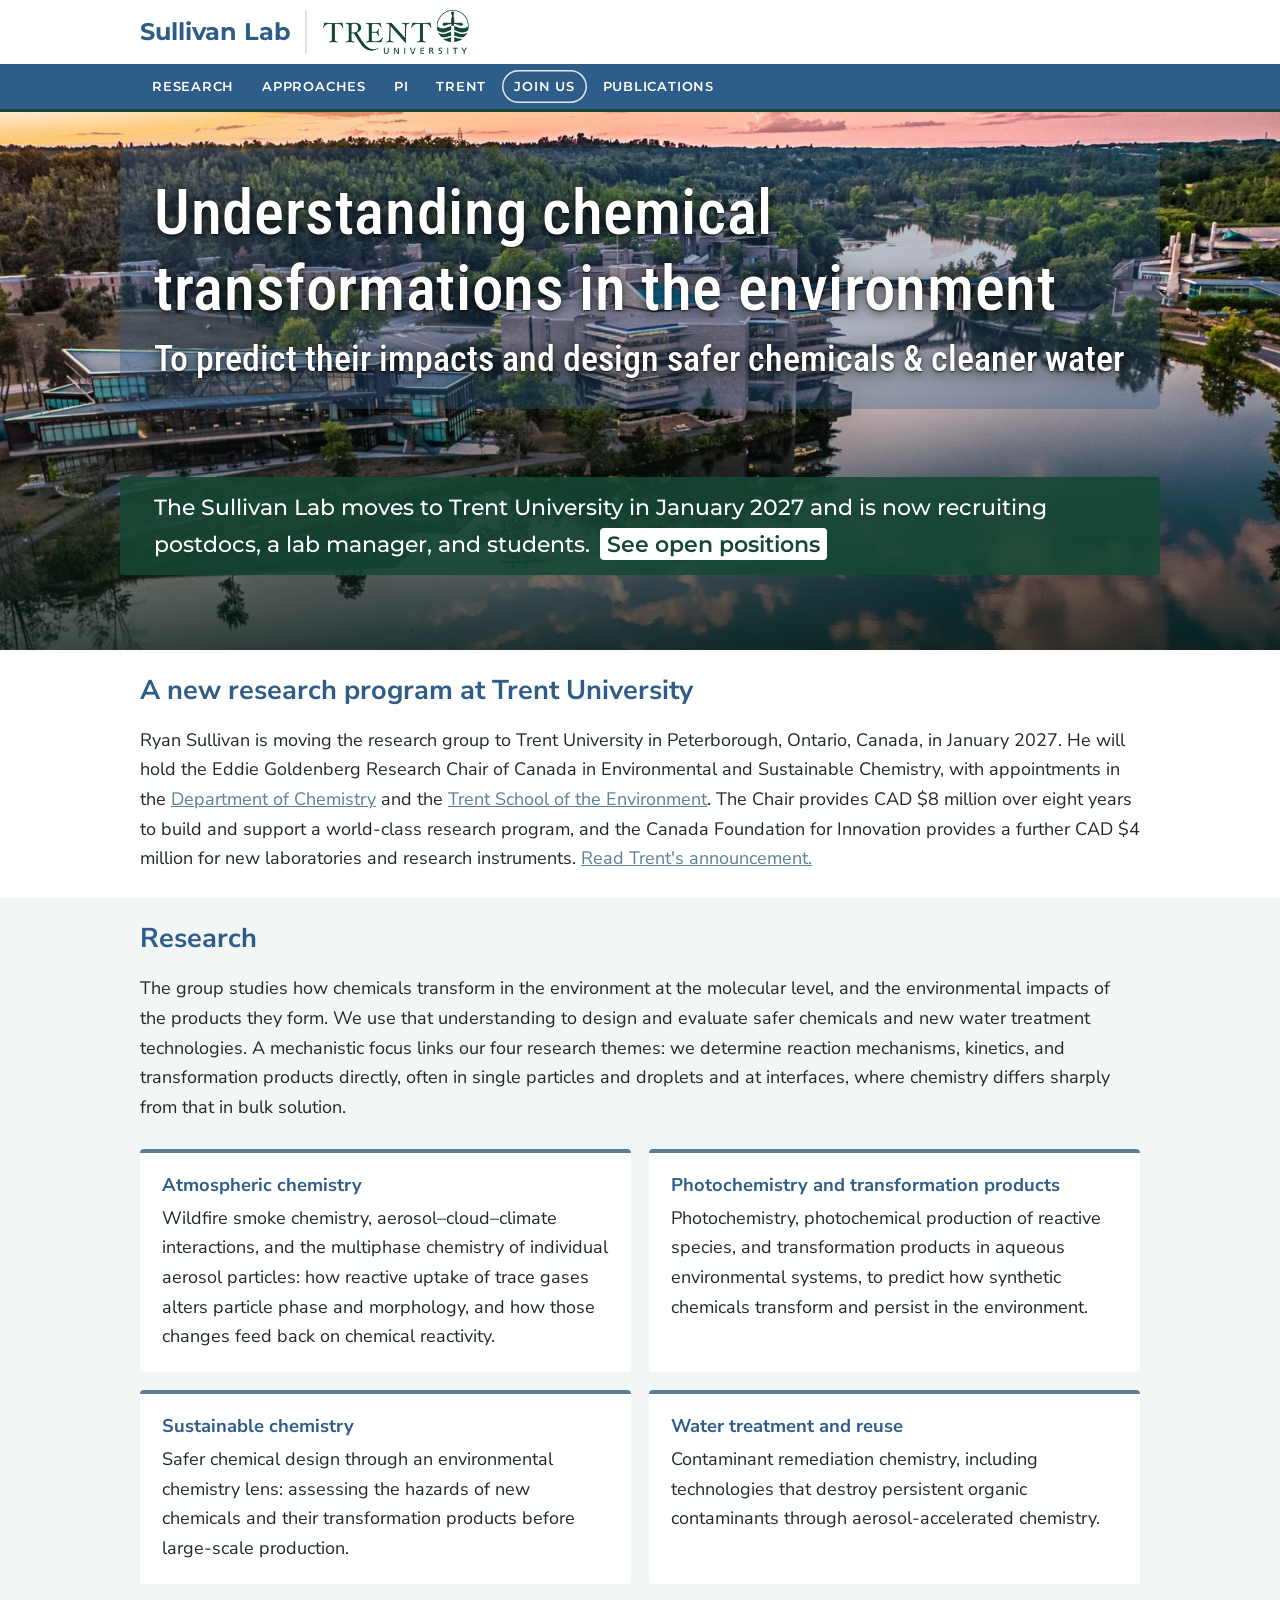
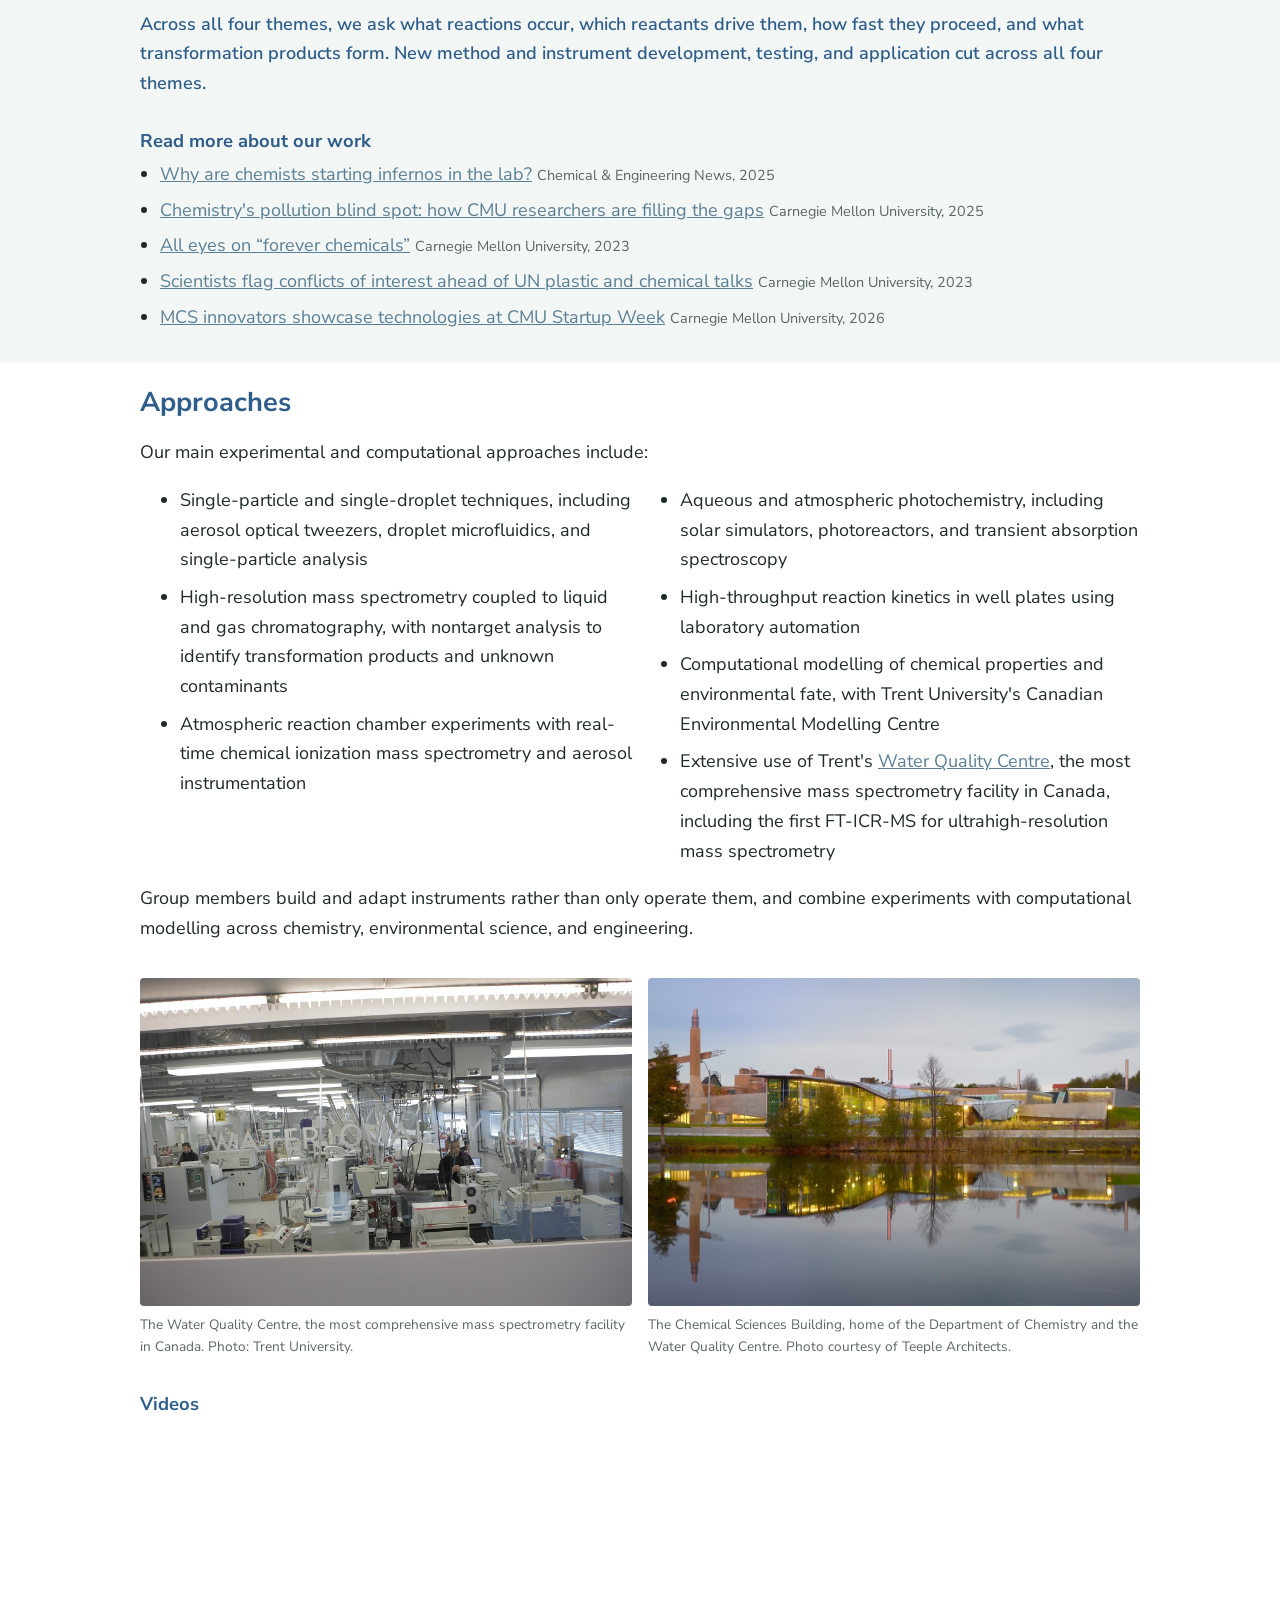
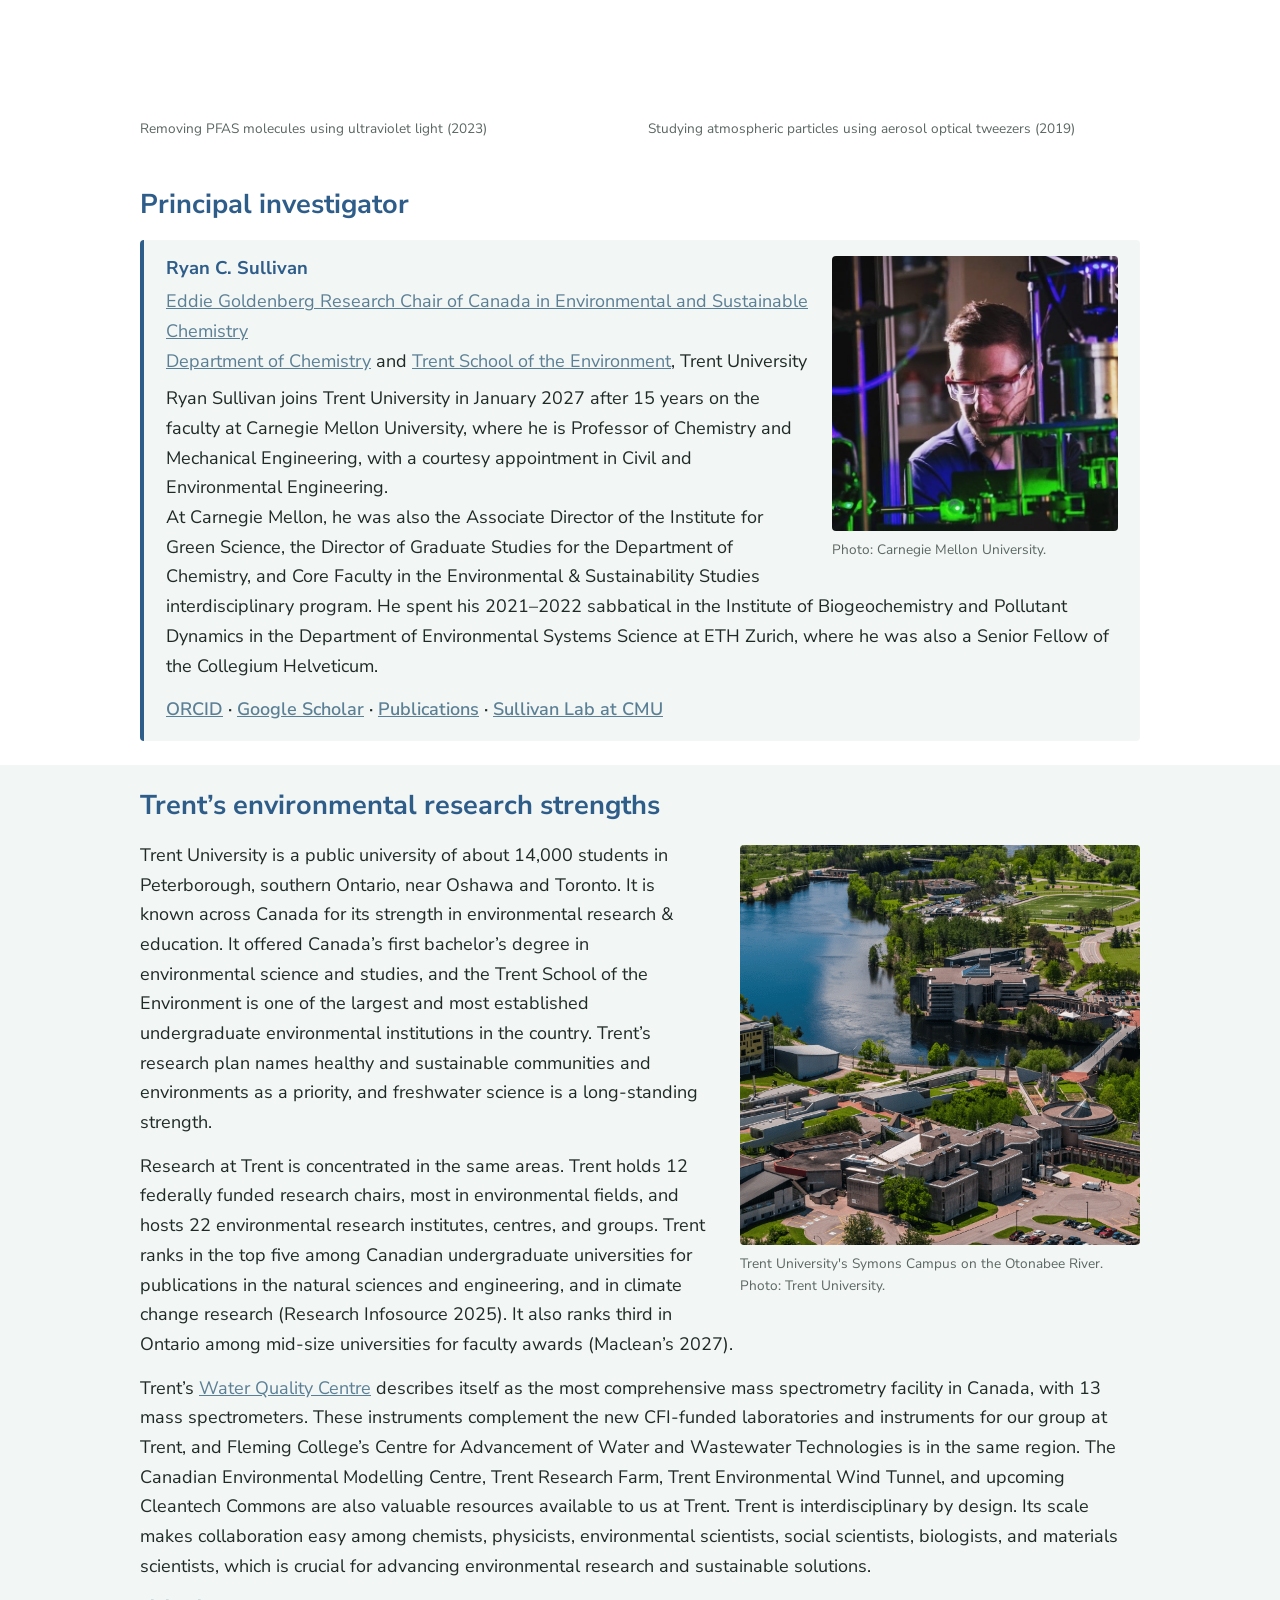
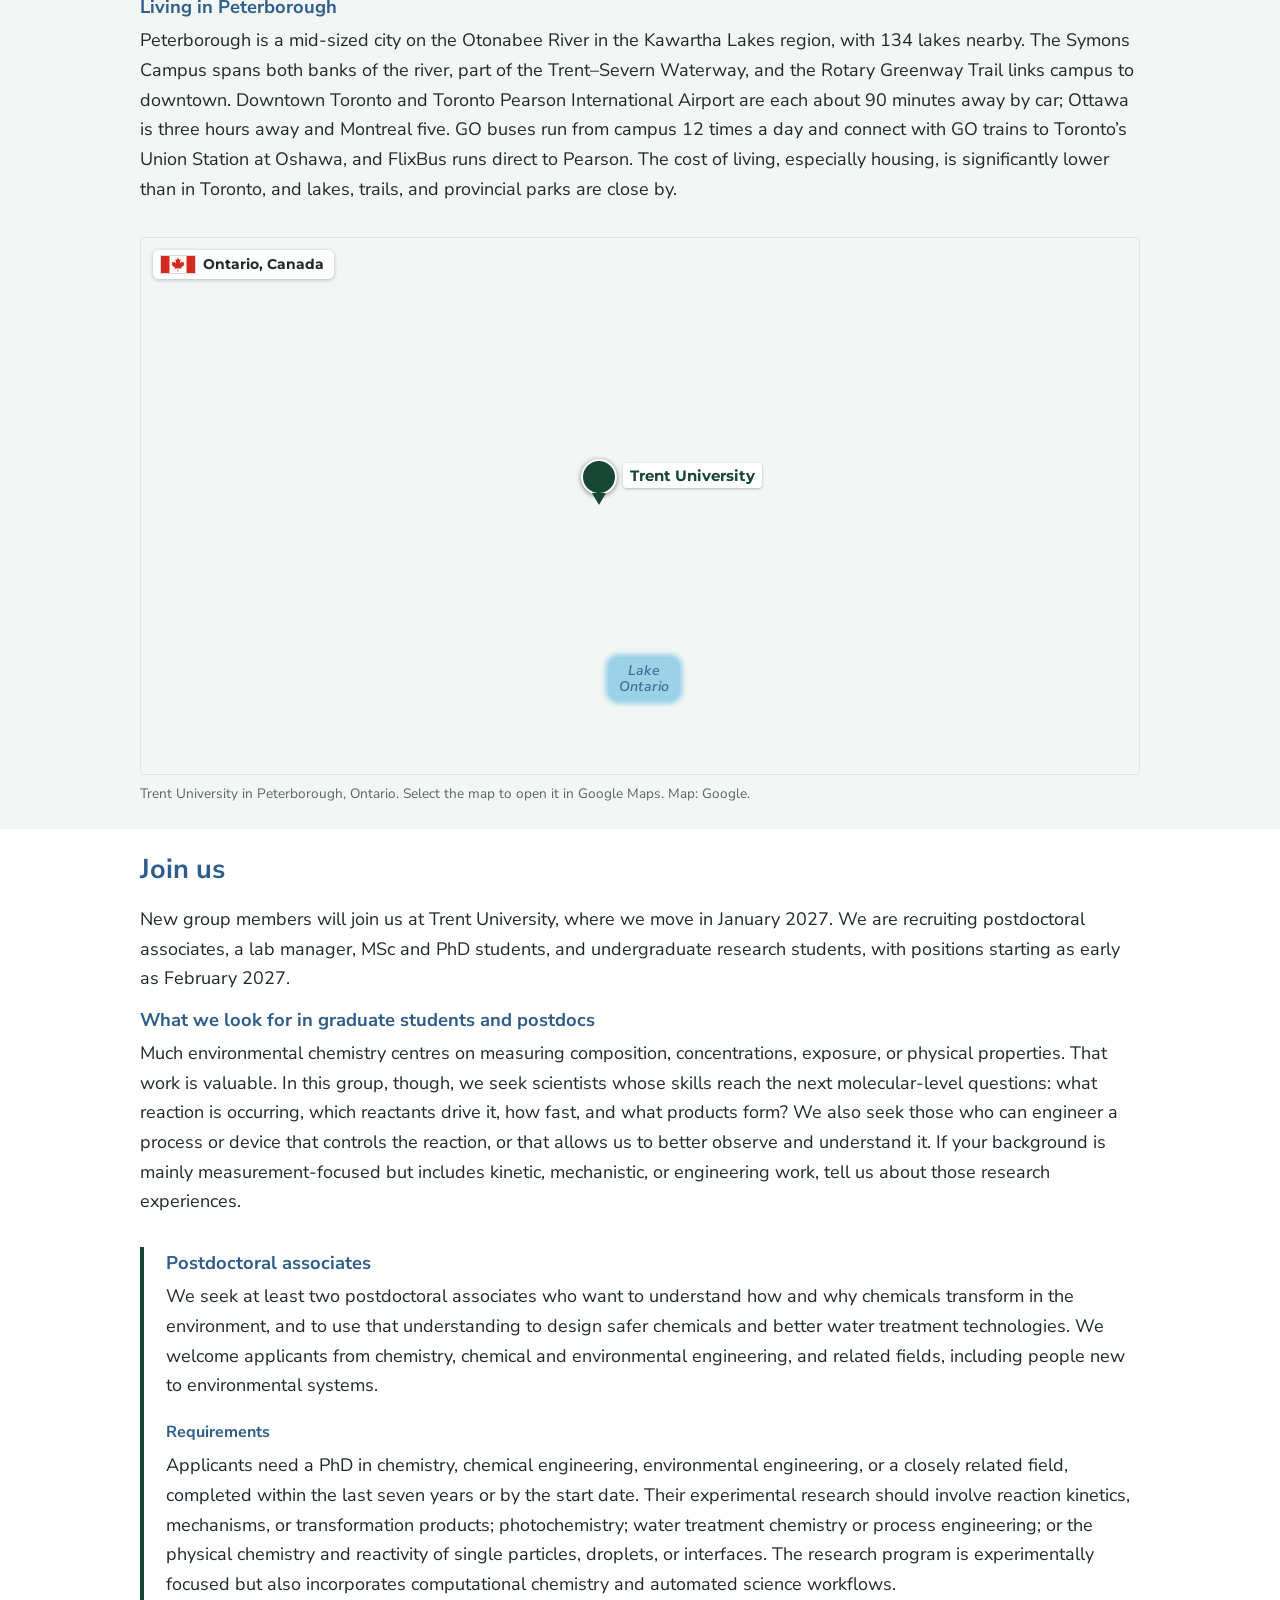
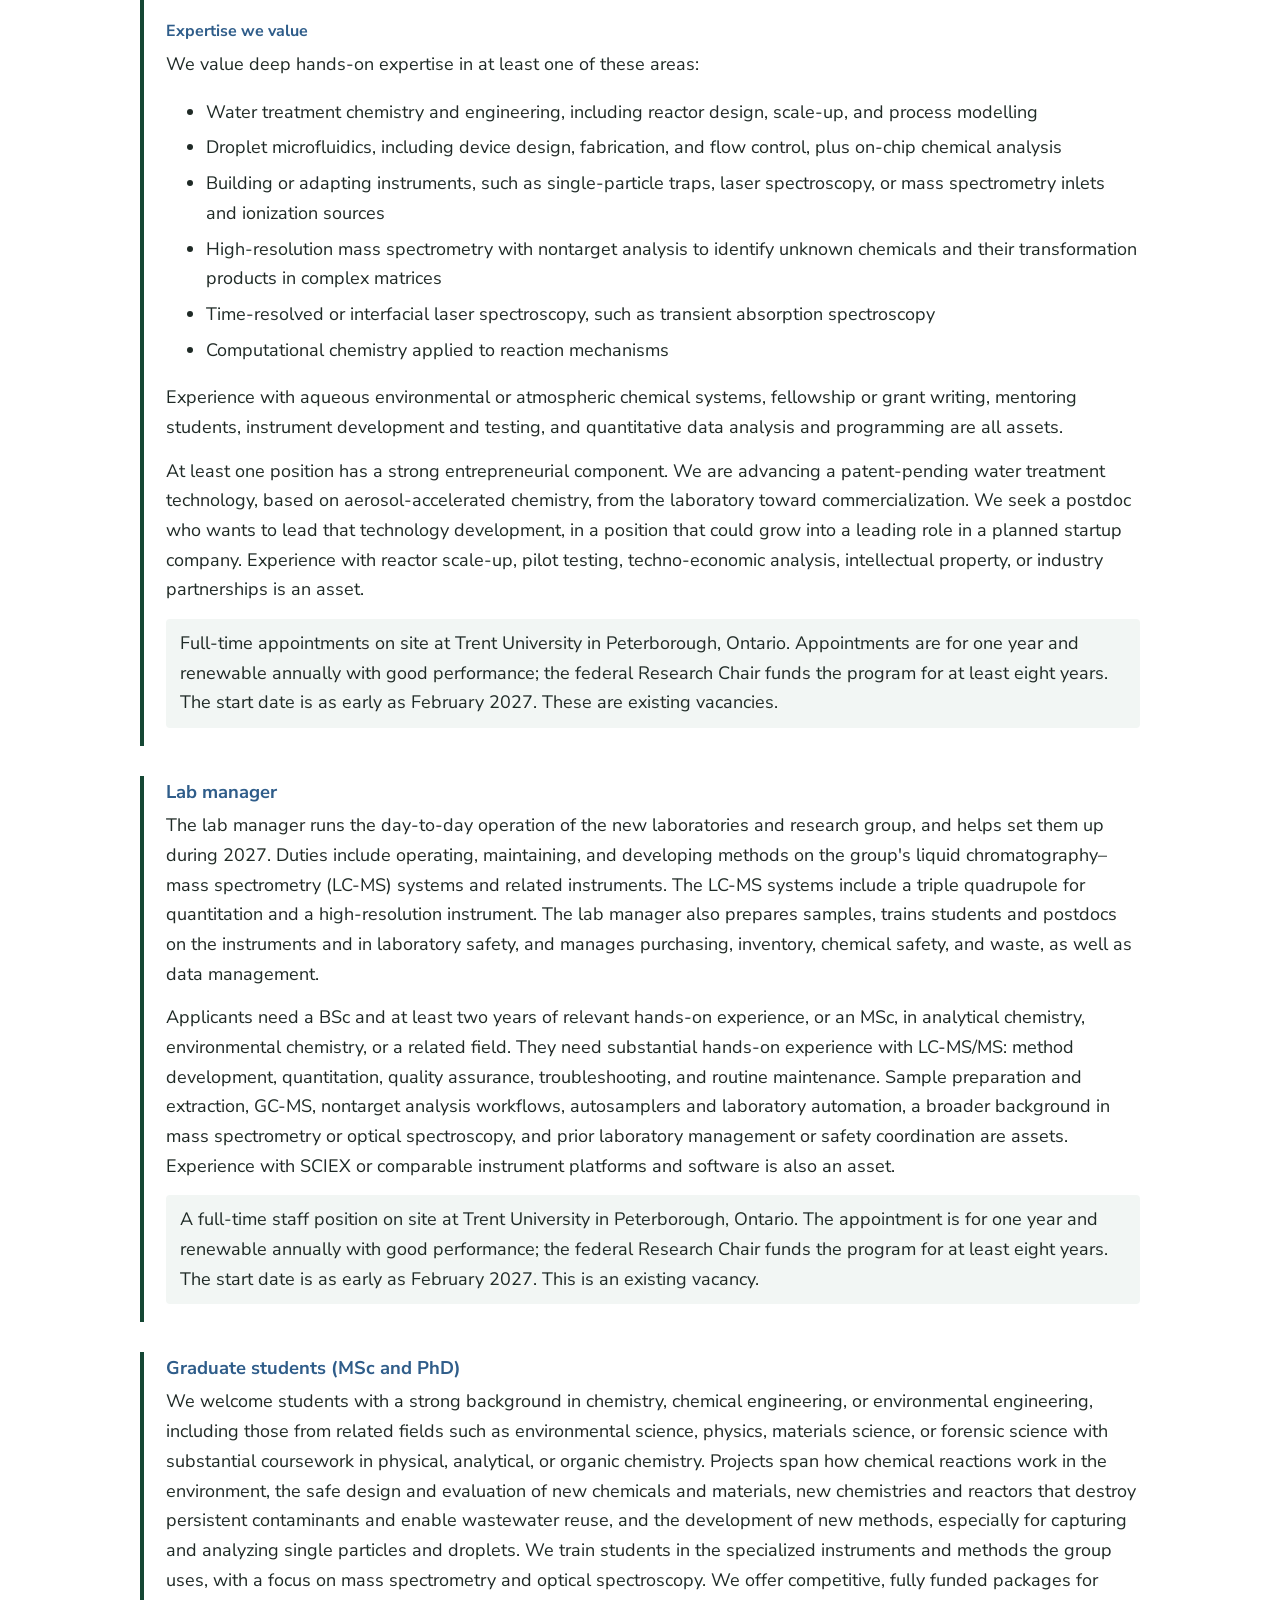
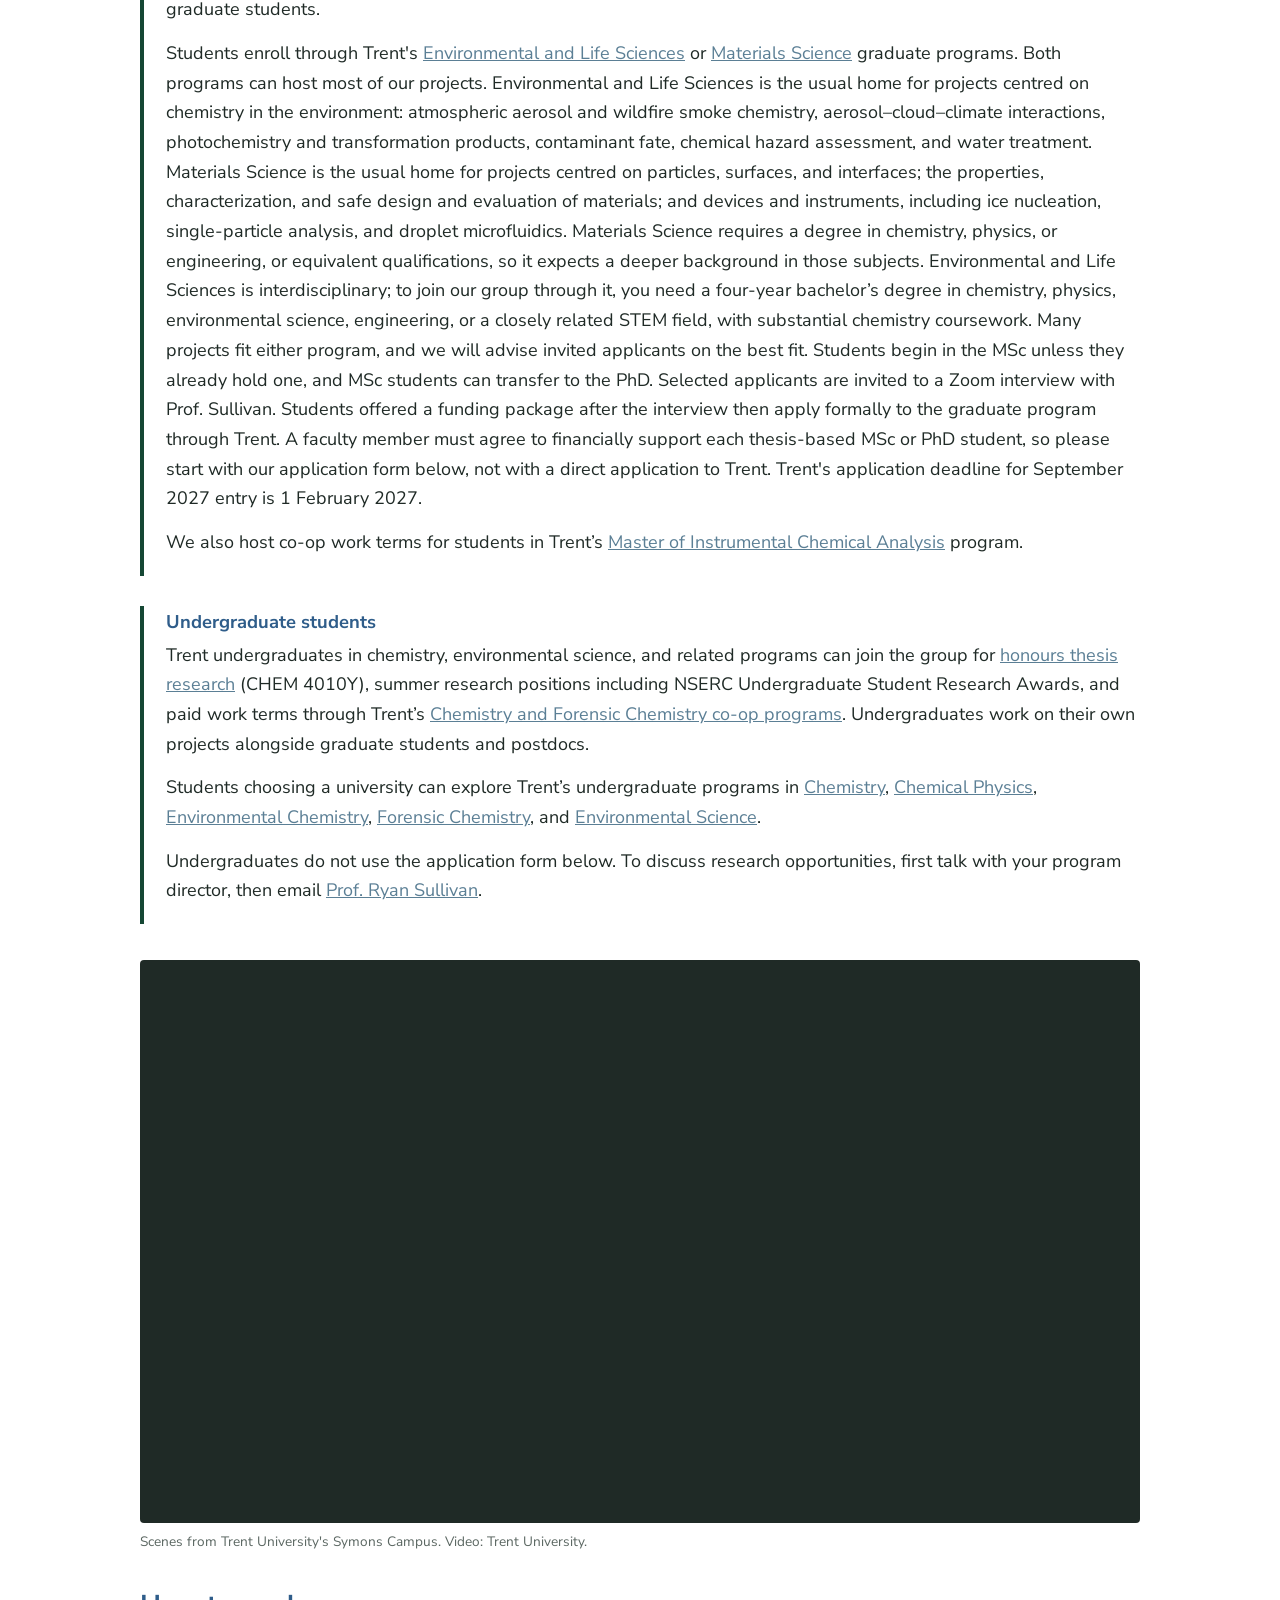
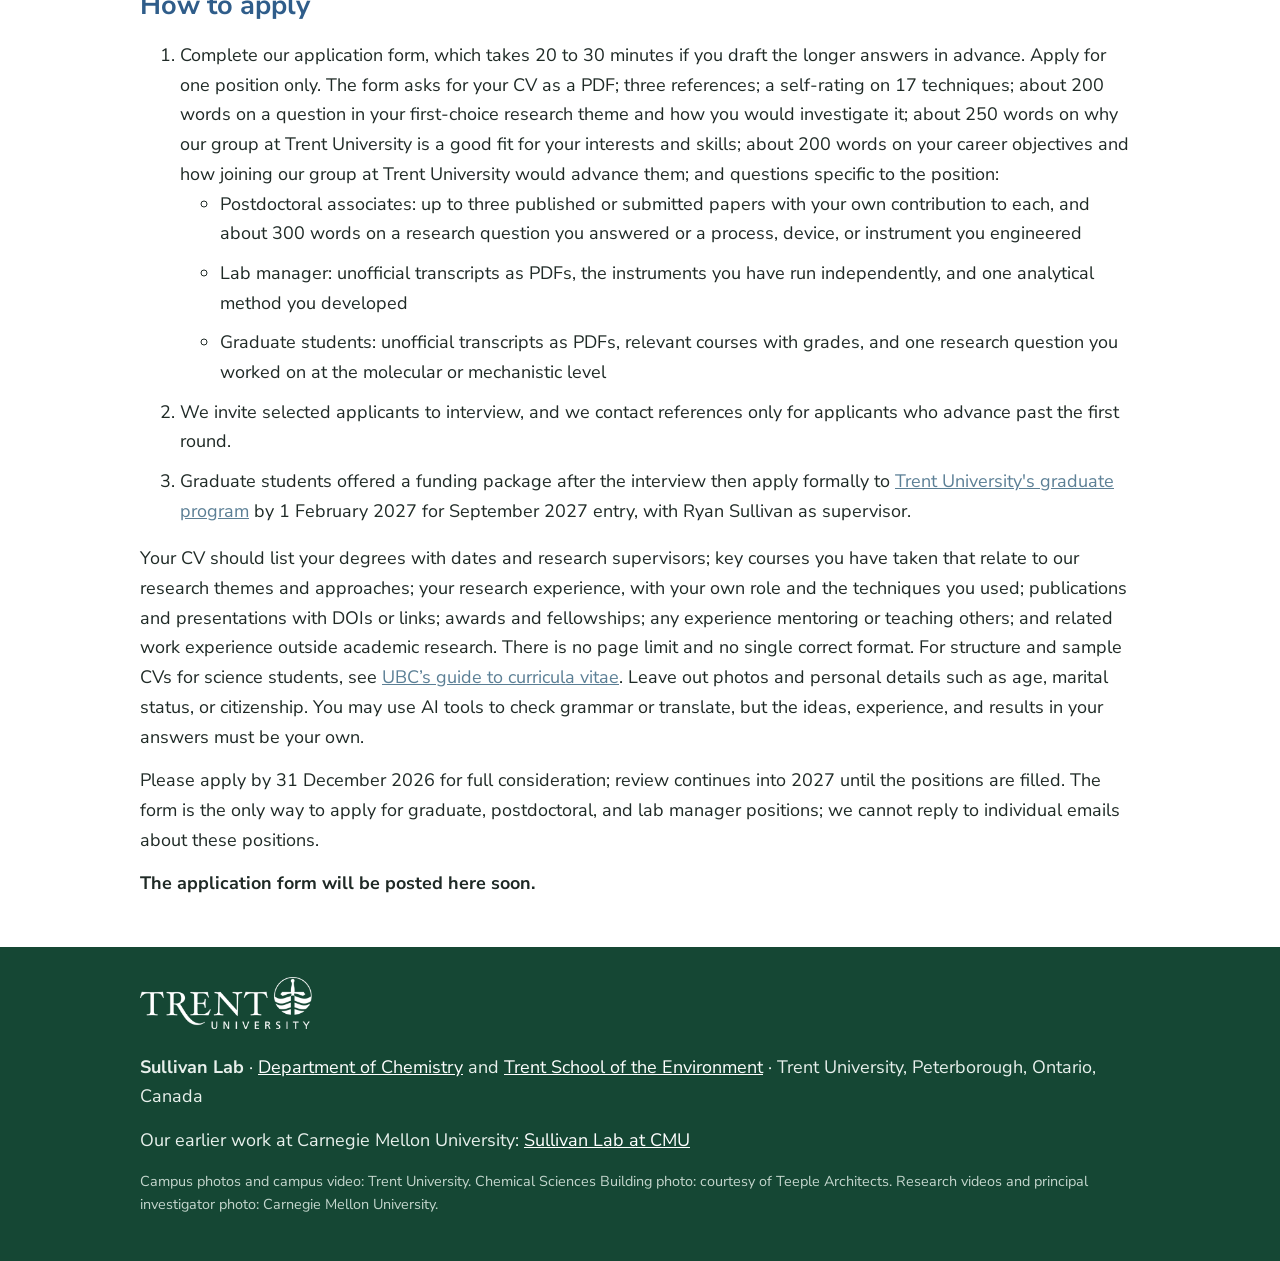
==== commit f32e2d9c: "Hero news line: about 8% smaller on wider screens, Montserrat 500 Co-Authored-By: Claude Opus 5.5 <n" ====
--- a/index.html
+++ b/index.html
@@ -8,8 +8,8 @@
 <link rel="canonical" href="https://sullivanlab.ca/">
 <link rel="preconnect" href="https://fonts.googleapis.com">
 <link rel="preconnect" href="https://fonts.gstatic.com" crossorigin>
-<link href="https://fonts.googleapis.com/css2?family=Roboto+Condensed:wght@500&family=Montserrat:wght@400;600;700&family=Nunito+Sans:wght@400;600;700&display=swap" rel="stylesheet">
-<link rel="stylesheet" href="css/site.css?v=24">
+<link href="https://fonts.googleapis.com/css2?family=Roboto+Condensed:wght@500&family=Montserrat:wght@400;500;600;700&family=Nunito+Sans:wght@400;600;700&display=swap" rel="stylesheet">
+<link rel="stylesheet" href="css/site.css?v=27">
 <link rel="icon" type="image/svg+xml" href="images/favicon.svg">
 <meta property="og:type" content="website">
 <meta property="og:url" content="https://sullivanlab.ca/">
--- a/css/site.css
+++ b/css/site.css
@@ -83,8 +83,8 @@
 }
 @media (min-width: 721px) and (max-width: 900px) { .hero .hero-cta { display: block; width: max-content; margin: 10px 0 0; padding: 6px 12px; } }
 .hero-text .wrap { display: flex; flex-direction: column; justify-content: space-between; align-items: flex-start; }
-.hero .wrap { max-width: 1280px; }
-.hero h1 { color: var(--white); font-family: 'Roboto Condensed', Arial, sans-serif; font-weight: 500; letter-spacing: 0.01em; line-height: 1.2; font-size: clamp(2.92rem, 1.4rem + 3.2vw, 4.6rem); max-width: 1100px; margin: 0 0 10px; }
+.hero .wrap { max-width: 1440px; }
+.hero h1 { color: var(--white); font-family: 'Roboto Condensed', Arial, sans-serif; font-weight: 500; letter-spacing: 0.01em; line-height: 1.2; font-size: clamp(2.92rem, 1.4rem + 3.2vw, 4.6rem); max-width: none; margin: 0 0 10px; }
 .hero p { color: var(--white); font-size: clamp(1.21rem, 1.54vw, 1.54rem); max-width: 900px; }
 .hero .tagline { font-family: 'Roboto Condensed', Arial, sans-serif; font-weight: 500; line-height: 1.25; font-size: clamp(1.86rem, 0.9rem + 1.7vw, 2.5rem); max-width: none; margin: 0 0 22px; }
 .hero .hero-head { width: fit-content; max-width: 100%; align-self: center; margin: 0 auto; padding: 26px 34px 28px; border-radius: 6px; background: rgba(47, 93, 138, 0.35); }
@@ -93,7 +93,7 @@
 .hero h1, .hero .tagline { text-wrap: balance; }
 .hero-text .wrap > .hero-head + .hero-news { margin-top: 22px; }
 .hero .hero-news { align-self: center; }
-.hero .hero-news { display: inline-block; font-family: Montserrat, Arial, sans-serif; font-weight: 400; font-size: clamp(1.27rem, 0.6rem + 1.15vw, 1.7rem); max-width: 1100px; margin: 0; padding: 12px 34px; border-radius: 4px; background: rgba(21, 71, 52, 0.88); }
+.hero .hero-news { display: inline-block; font-family: Montserrat, Arial, sans-serif; font-weight: 500; font-size: clamp(1.17rem, 0.55rem + 1.06vw, 1.56rem); max-width: 1400px; margin: 0; padding: 12px 34px; border-radius: 4px; background: rgba(21, 71, 52, 0.88); }
 .hero-cta { display: inline-block; margin-left: 4px; padding: 1px 7px; border-radius: 4px; background: var(--white); color: var(--green); font-weight: 600; line-height: 1.35; text-decoration: none; white-space: nowrap; }
 .hero-cta:hover { background: #e5efe9; color: var(--green); }
 .hero h1, .hero p { text-shadow: 0 2px 8px rgba(0, 0, 0, 0.55), 0 0 2px rgba(0, 0, 0, 0.35); }
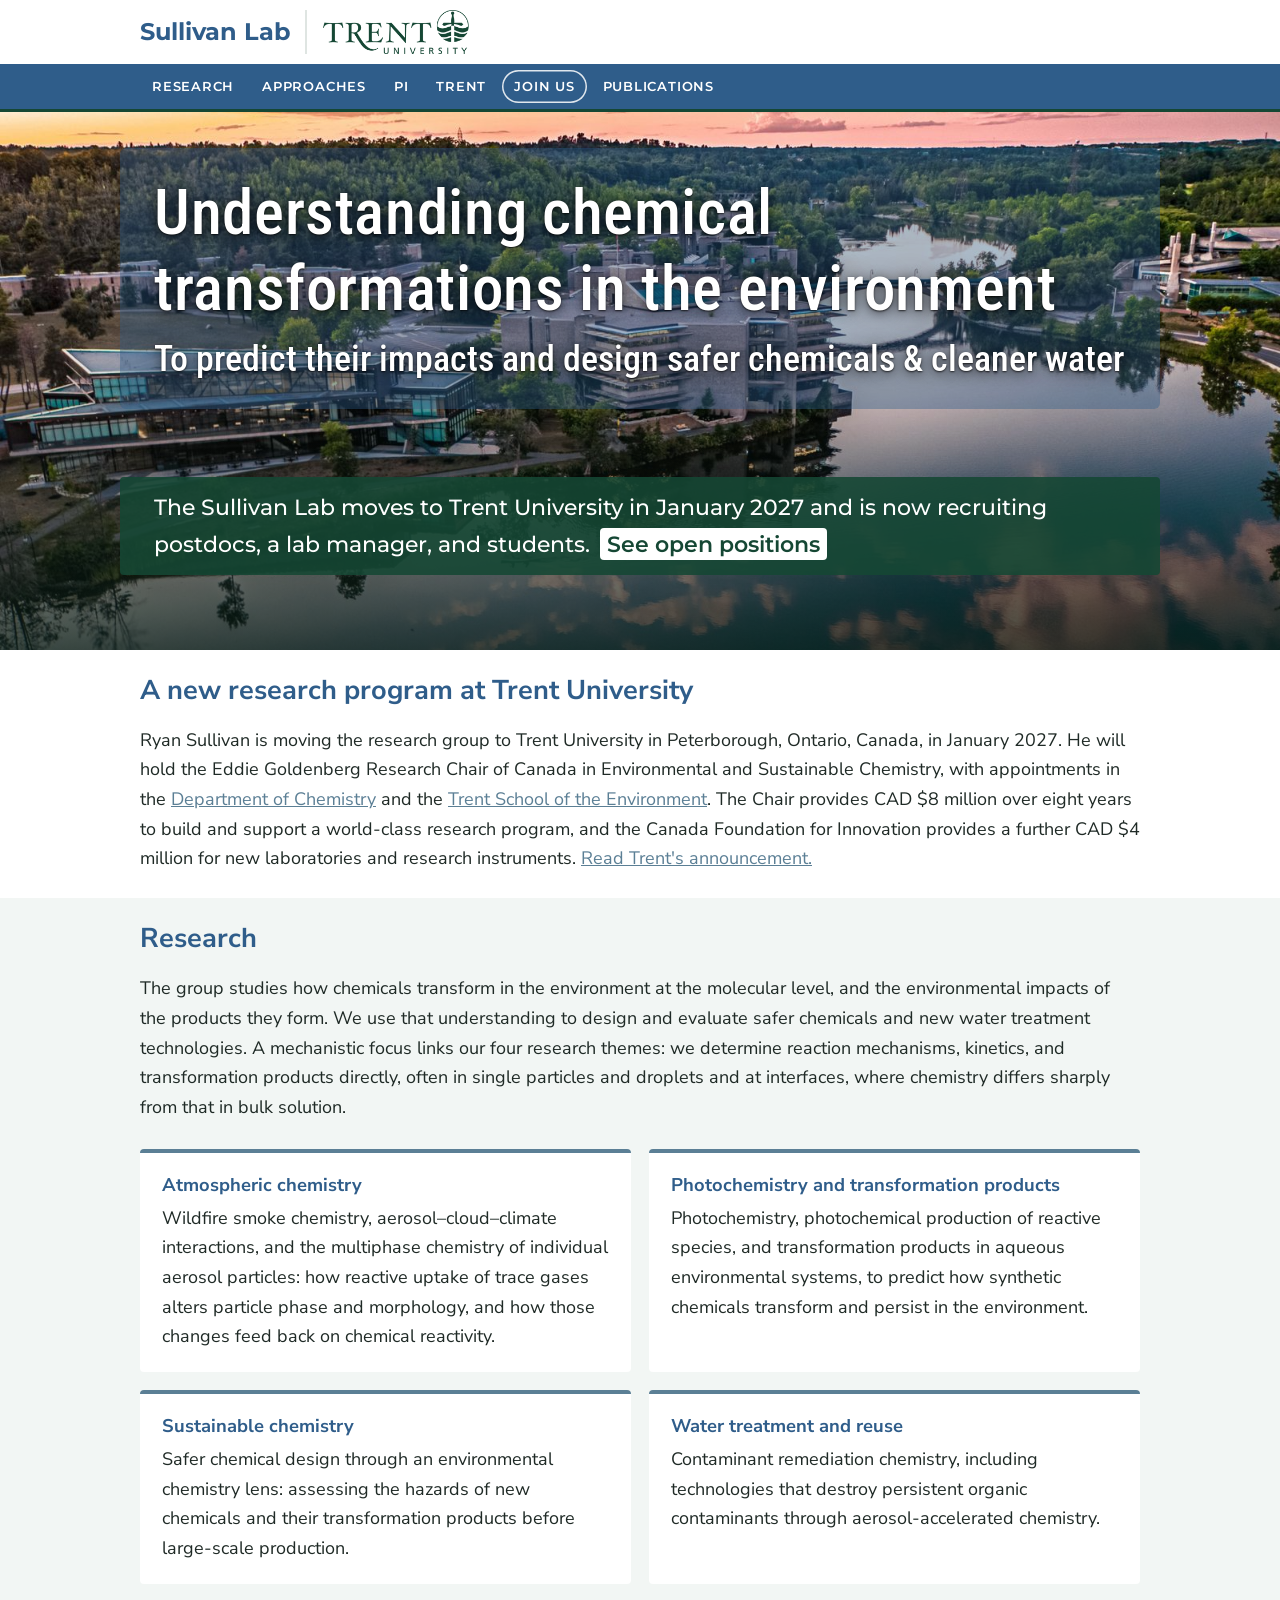
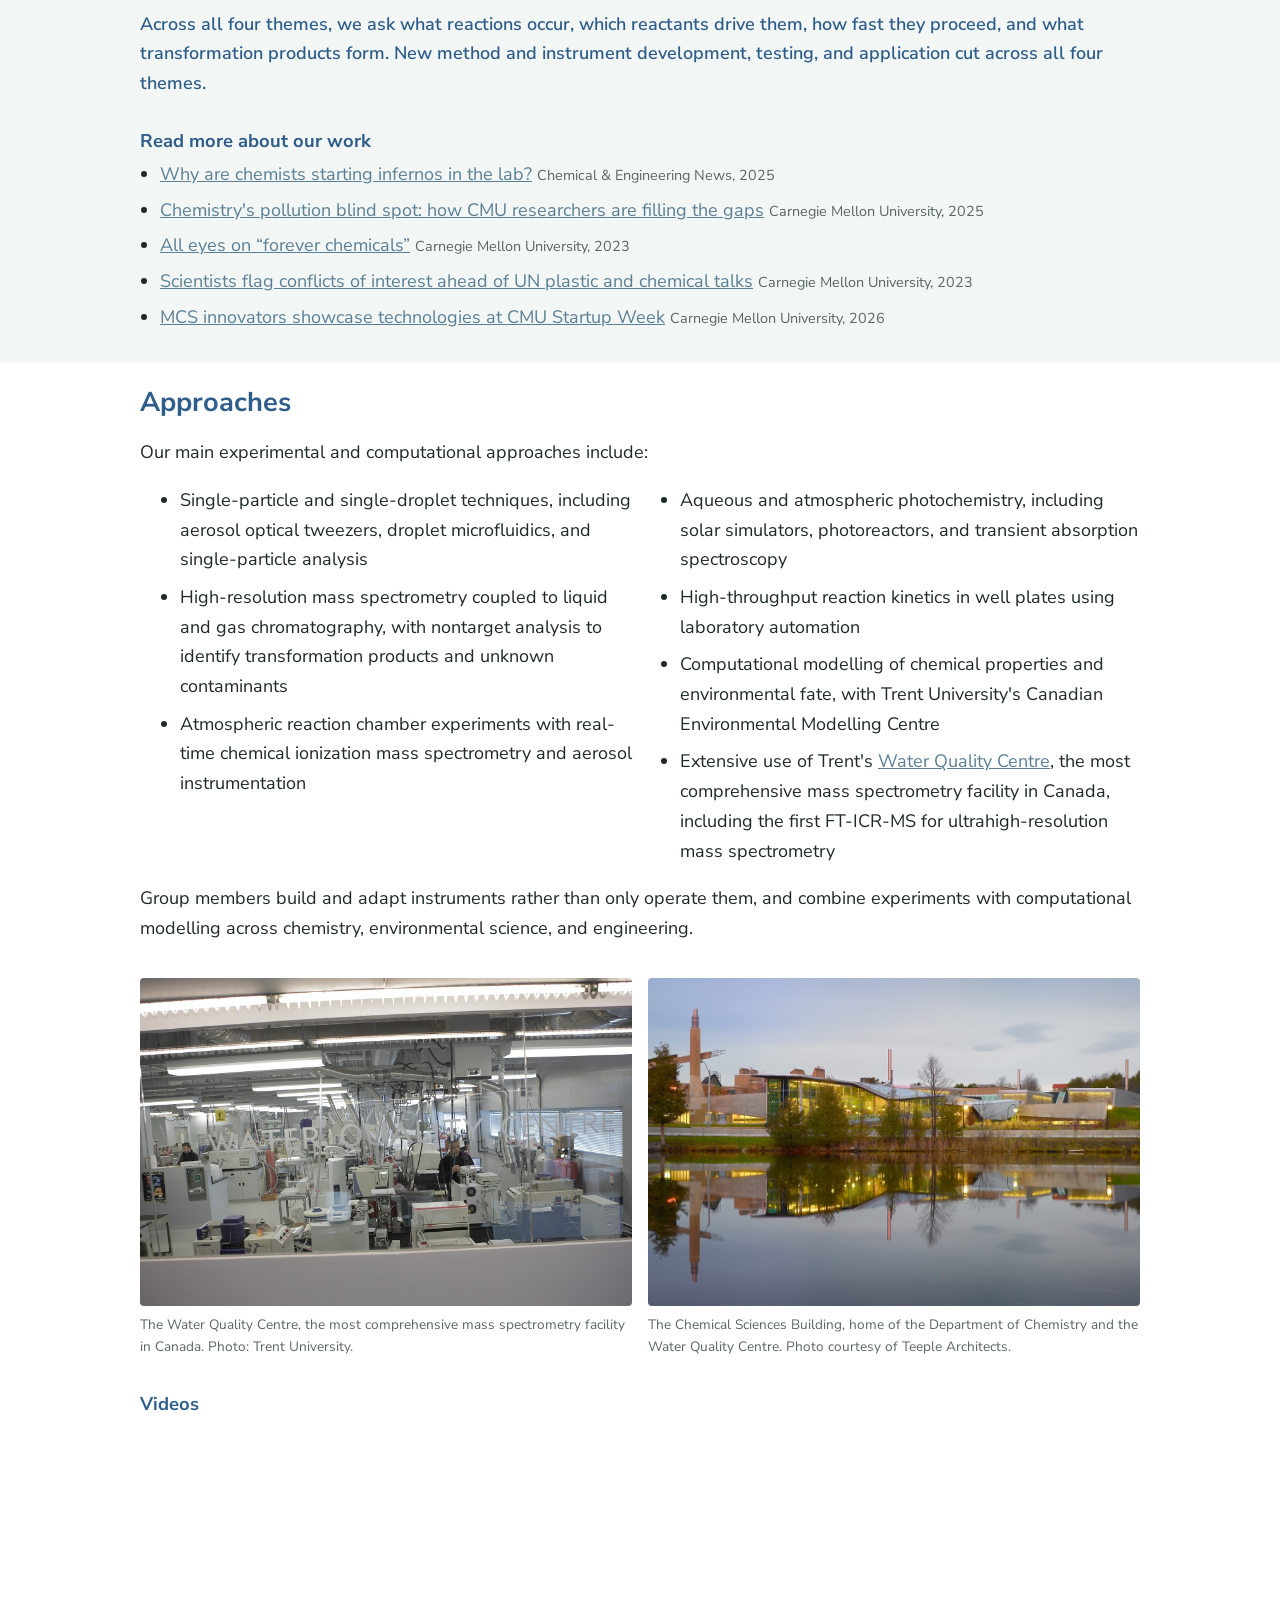
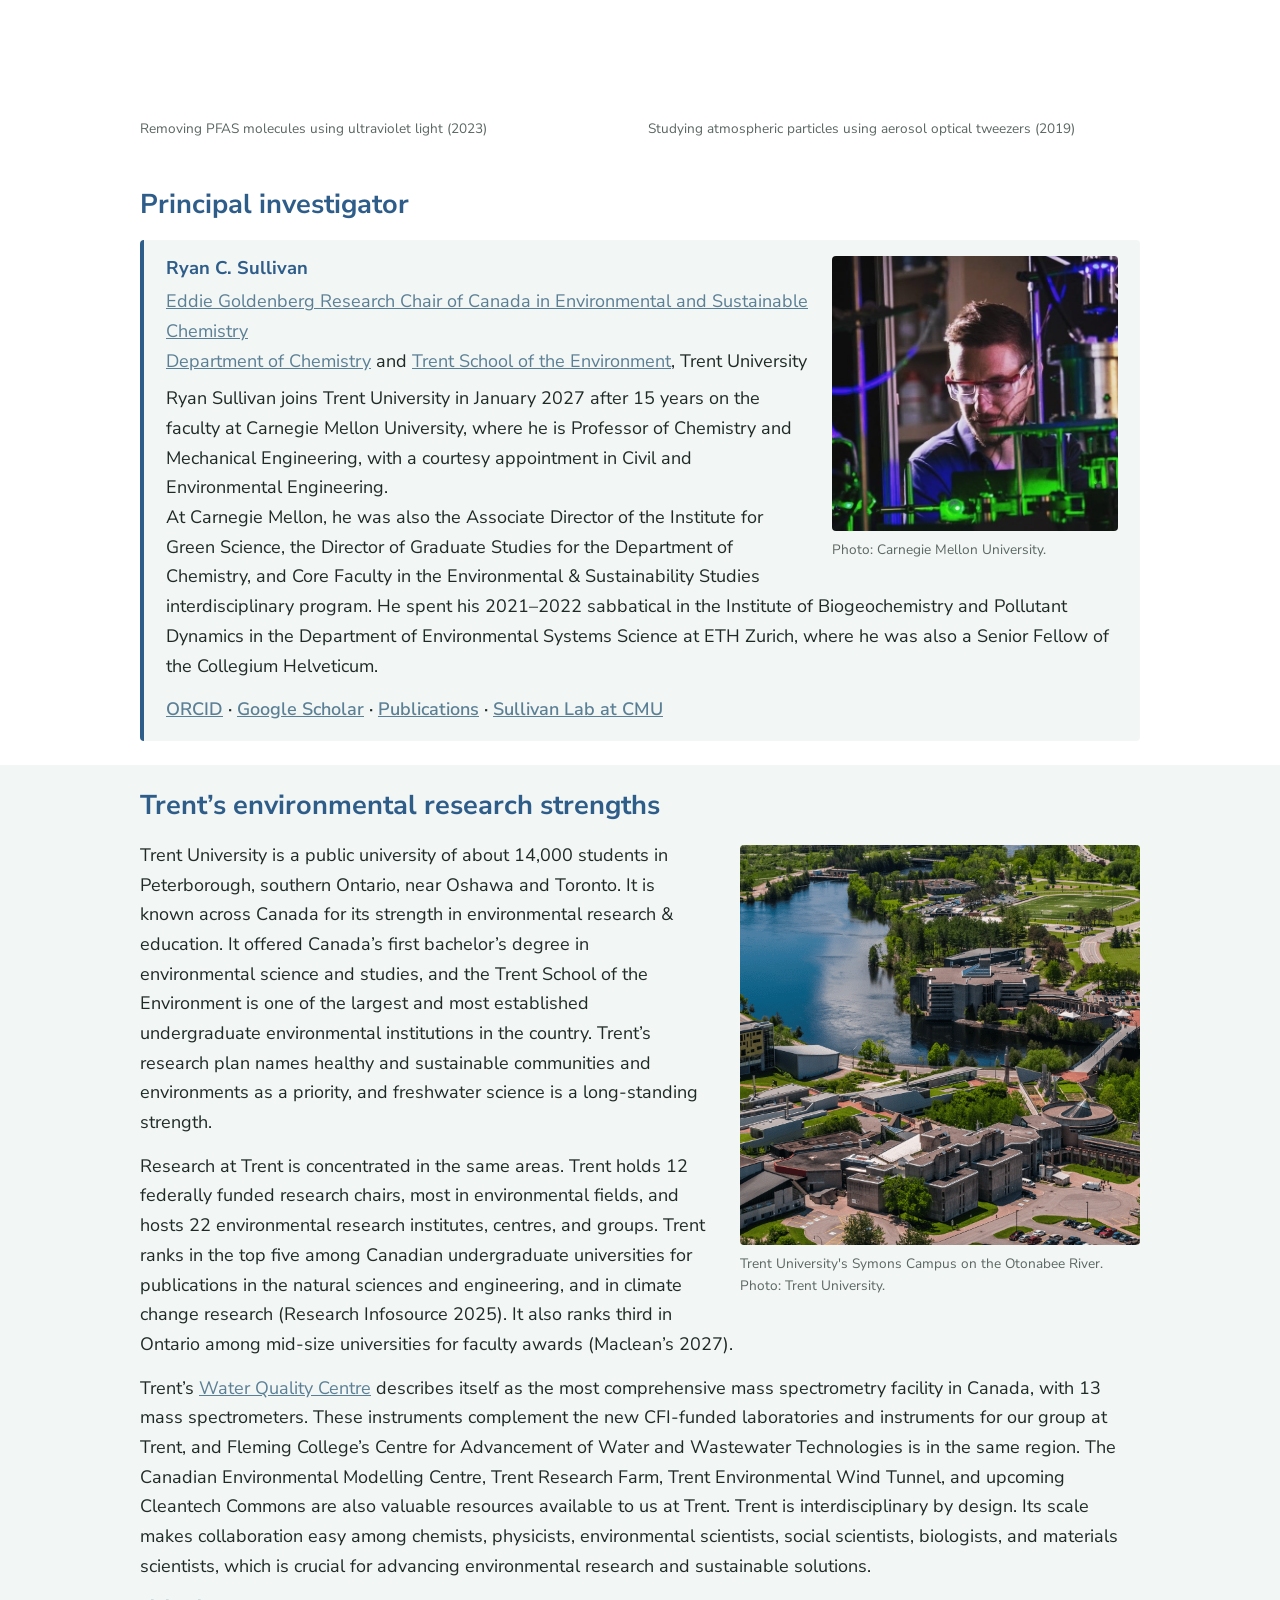
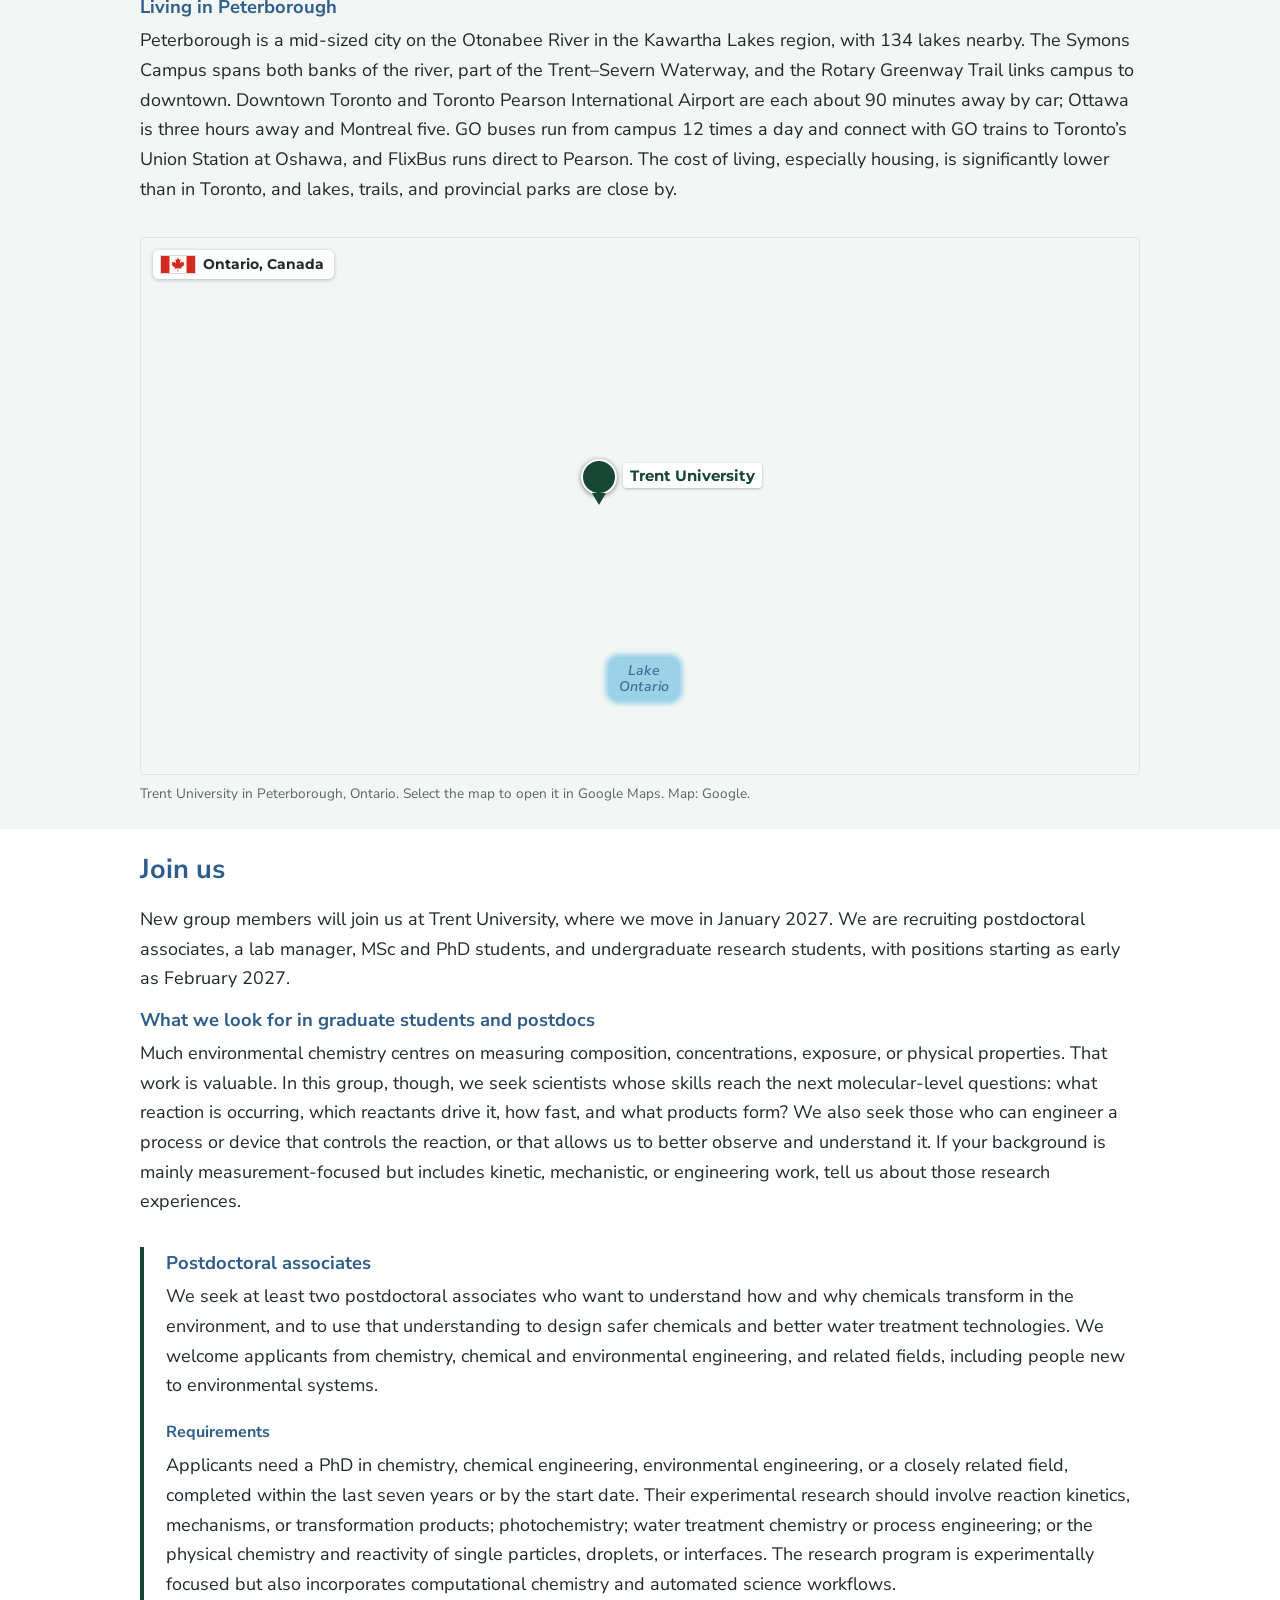
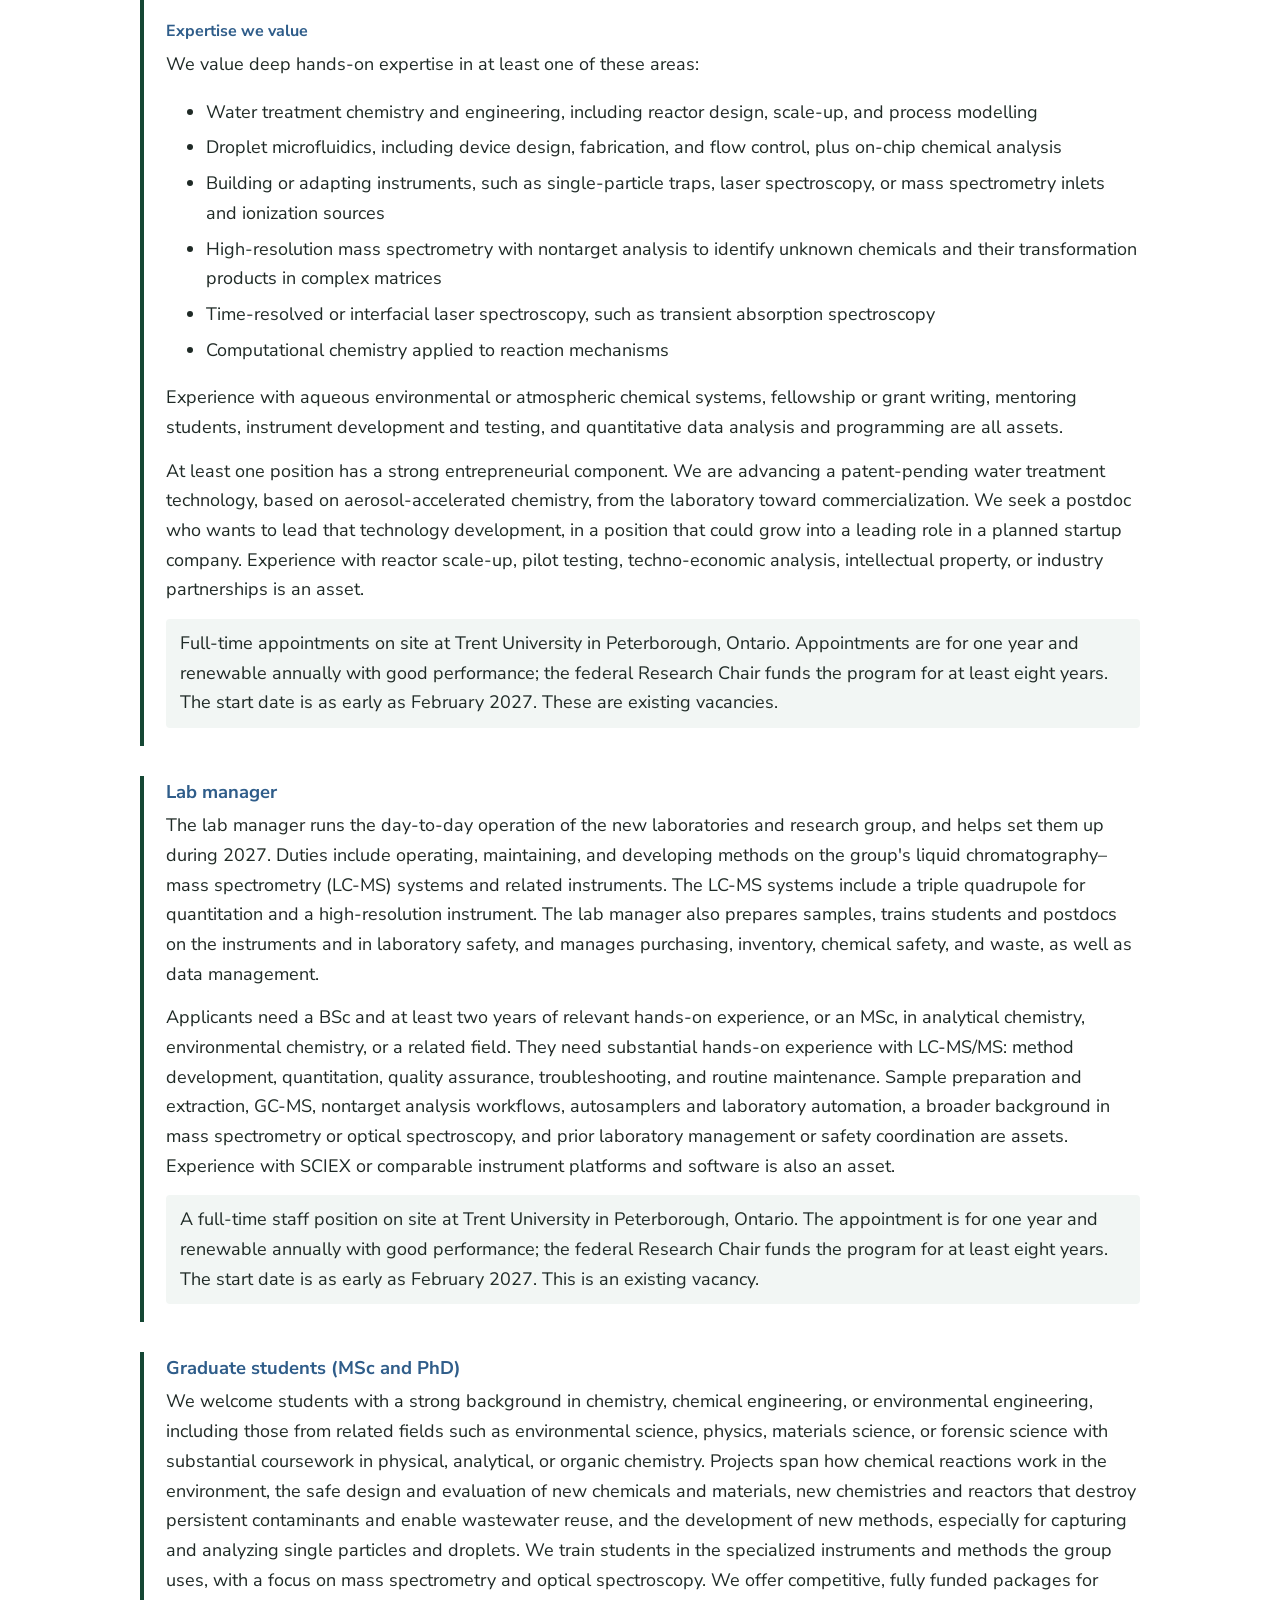
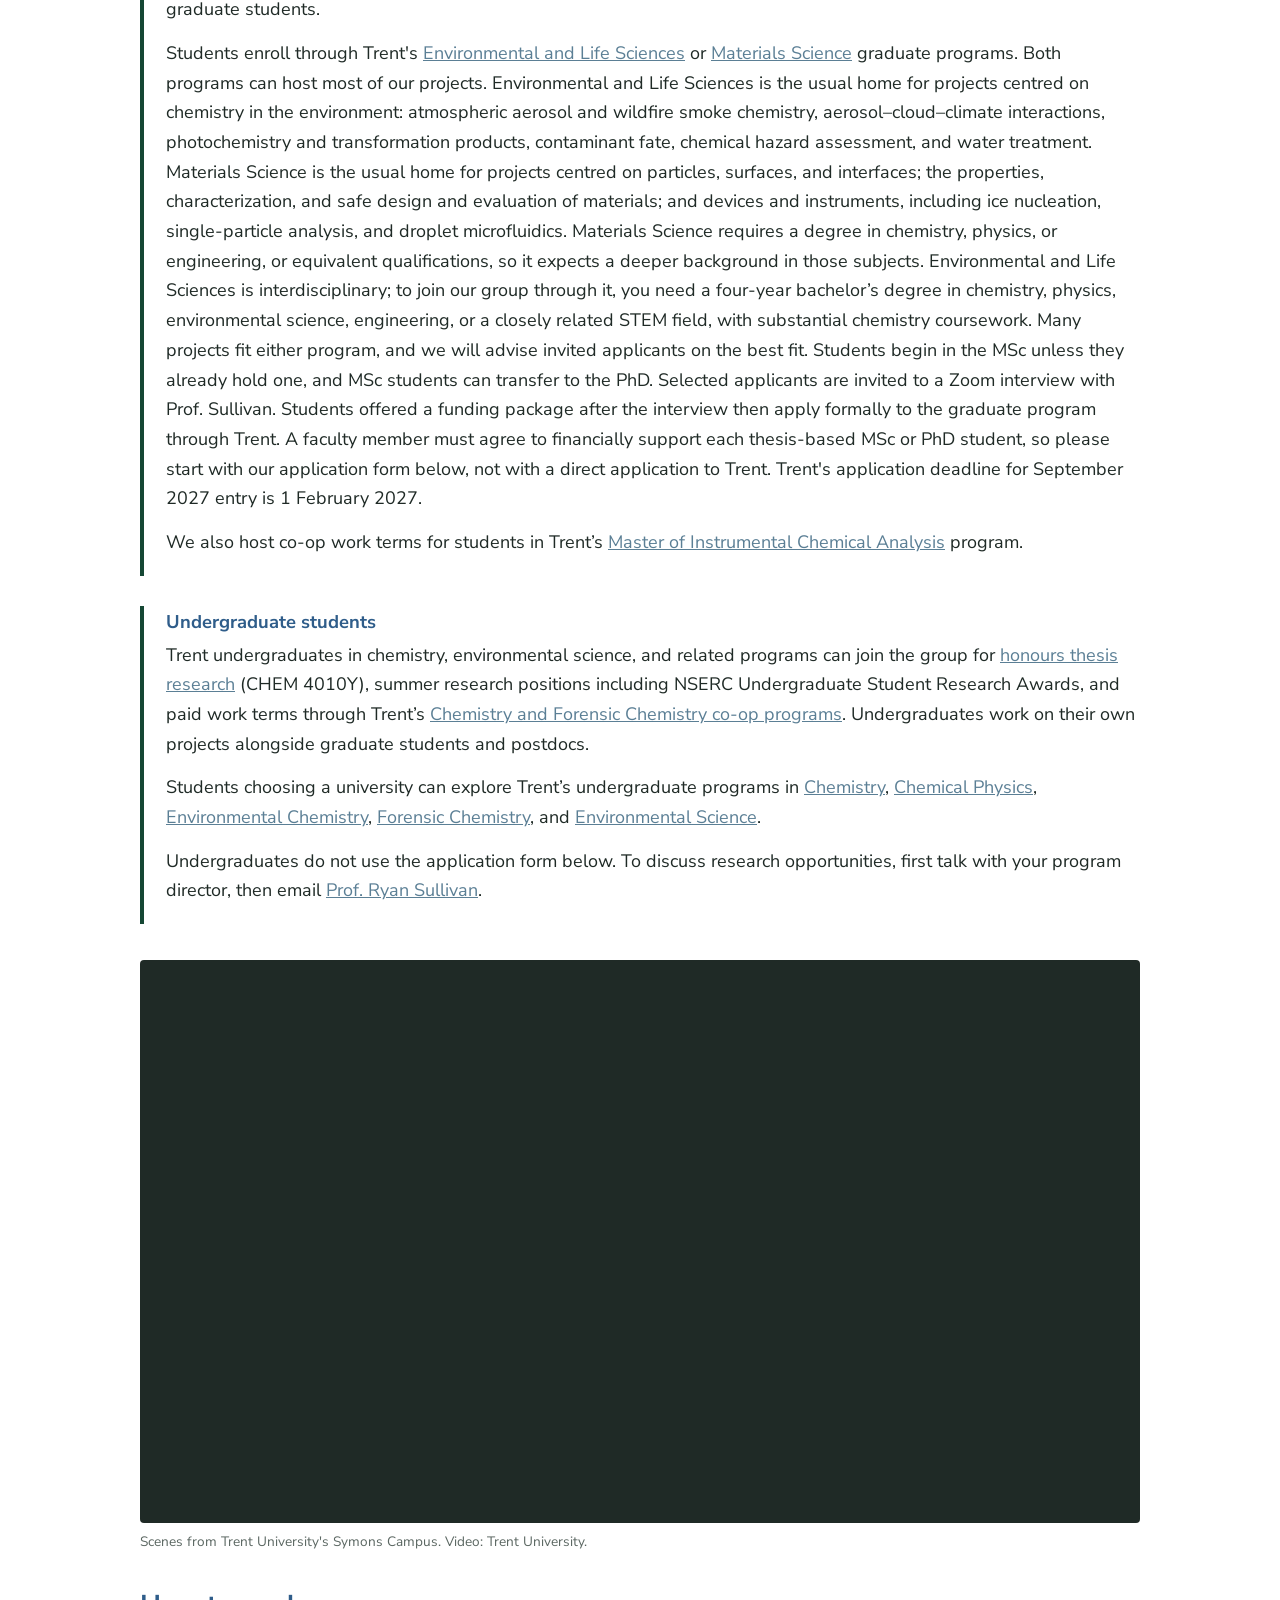
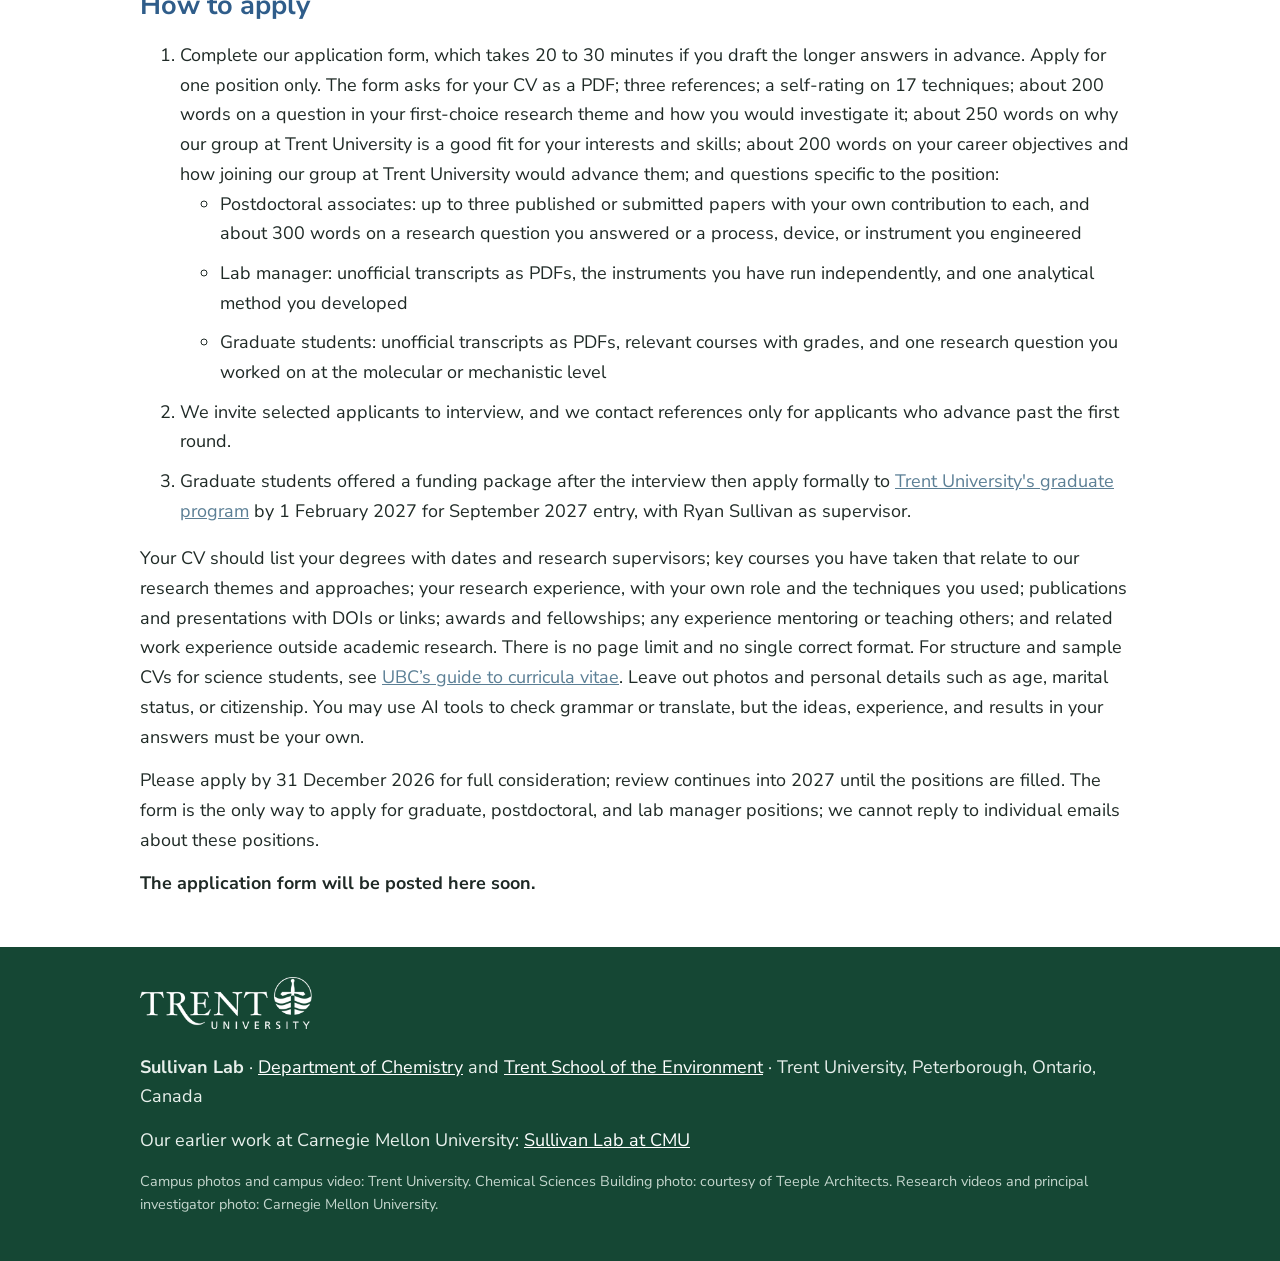
==== commit d0a8bd39: "Hero: blue banner at 40% for more contrast Co-Authored-By: Claude Opus 5.5 <noreply@anthropic.com> C" ====
--- a/index.html
+++ b/index.html
@@ -9,7 +9,7 @@
 <link rel="preconnect" href="https://fonts.googleapis.com">
 <link rel="preconnect" href="https://fonts.gstatic.com" crossorigin>
 <link href="https://fonts.googleapis.com/css2?family=Roboto+Condensed:wght@500&family=Montserrat:wght@400;500;600;700&family=Nunito+Sans:wght@400;600;700&display=swap" rel="stylesheet">
-<link rel="stylesheet" href="css/site.css?v=27">
+<link rel="stylesheet" href="css/site.css?v=28">
 <link rel="icon" type="image/svg+xml" href="images/favicon.svg">
 <meta property="og:type" content="website">
 <meta property="og:url" content="https://sullivanlab.ca/">
--- a/css/site.css
+++ b/css/site.css
@@ -87,7 +87,7 @@
 .hero h1 { color: var(--white); font-family: 'Roboto Condensed', Arial, sans-serif; font-weight: 500; letter-spacing: 0.01em; line-height: 1.2; font-size: clamp(2.92rem, 1.4rem + 3.2vw, 4.6rem); max-width: none; margin: 0 0 10px; }
 .hero p { color: var(--white); font-size: clamp(1.21rem, 1.54vw, 1.54rem); max-width: 900px; }
 .hero .tagline { font-family: 'Roboto Condensed', Arial, sans-serif; font-weight: 500; line-height: 1.25; font-size: clamp(1.86rem, 0.9rem + 1.7vw, 2.5rem); max-width: none; margin: 0 0 22px; }
-.hero .hero-head { width: fit-content; max-width: 100%; align-self: center; margin: 0 auto; padding: 26px 34px 28px; border-radius: 6px; background: rgba(47, 93, 138, 0.35); }
+.hero .hero-head { width: fit-content; max-width: 100%; align-self: center; margin: 0 auto; padding: 26px 34px 28px; border-radius: 6px; background: rgba(47, 93, 138, 0.40); }
 @media (max-width: 1120px) { .hero .hero-head { padding: 20px 22px 22px; } .hero .hero-text .hero-news { padding: 12px 22px; } }
 .hero .hero-head .tagline { margin-bottom: 0; }
 .hero h1, .hero .tagline { text-wrap: balance; }
